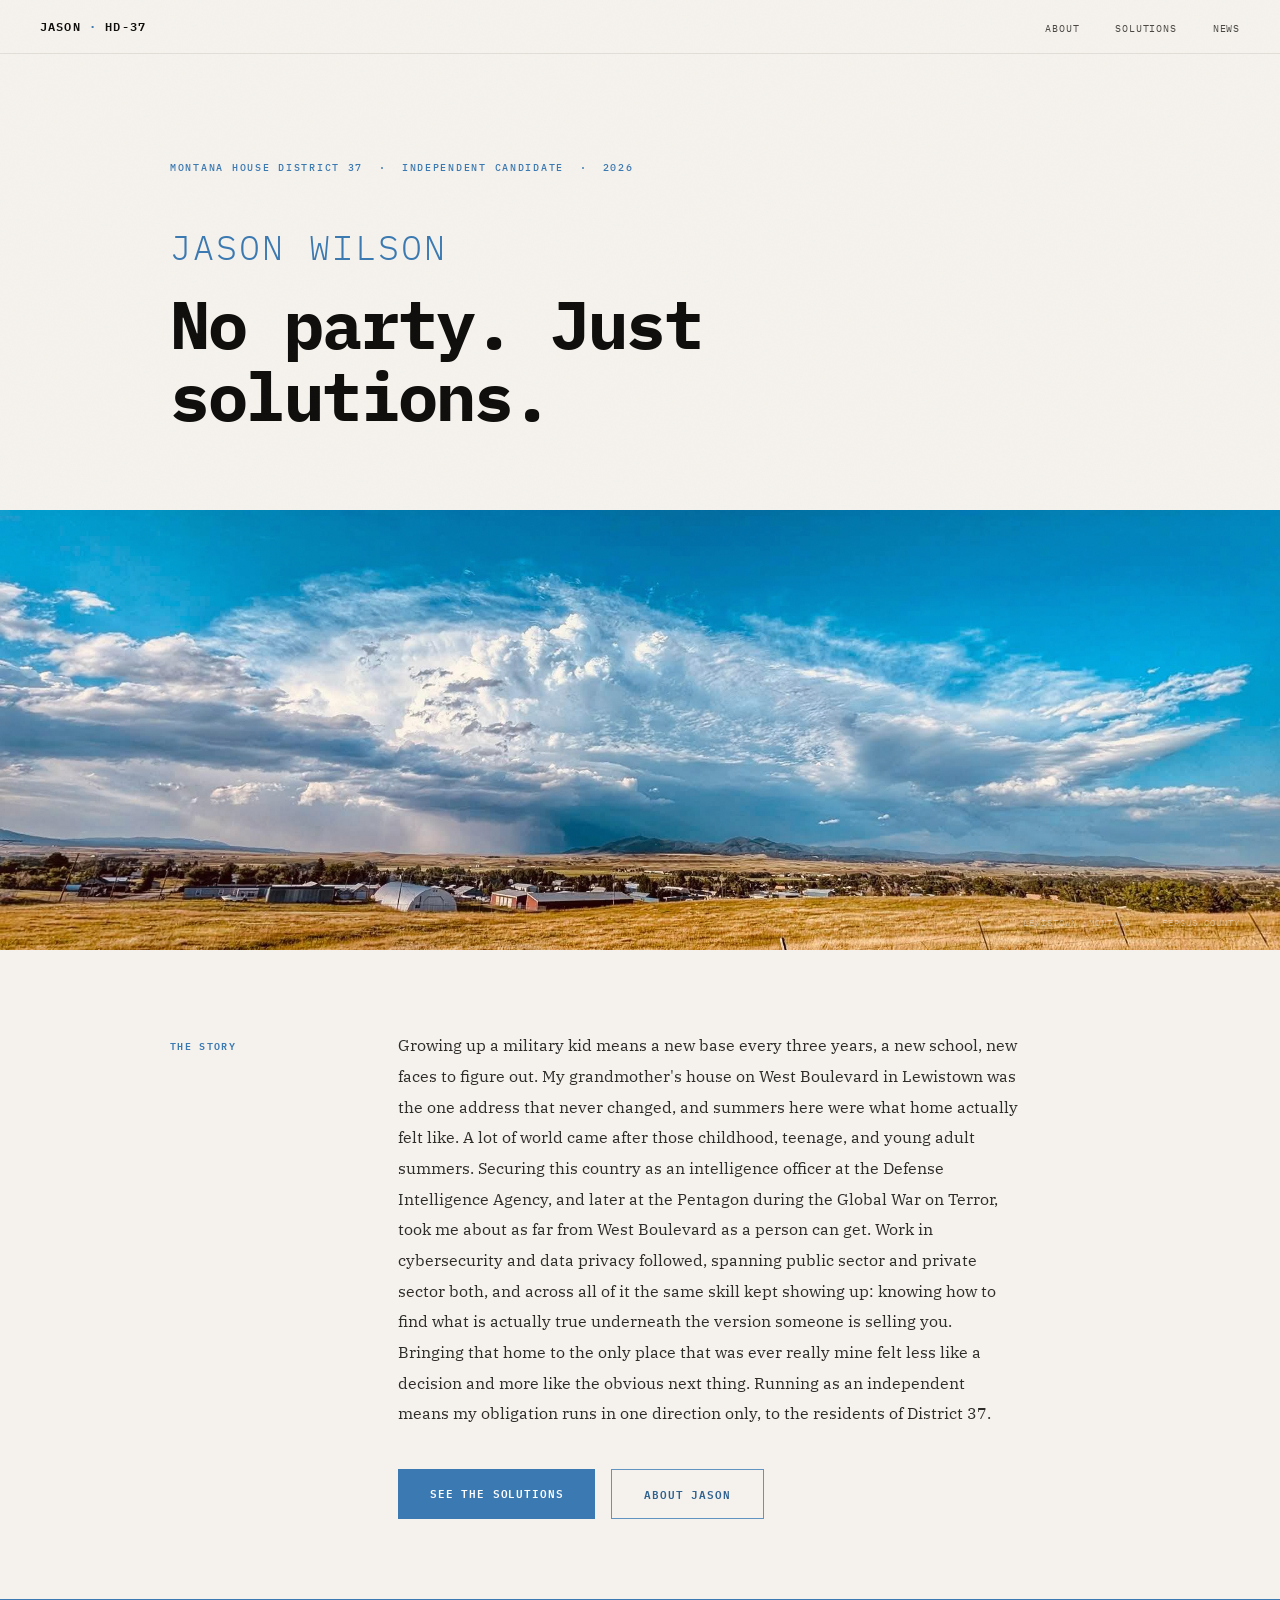
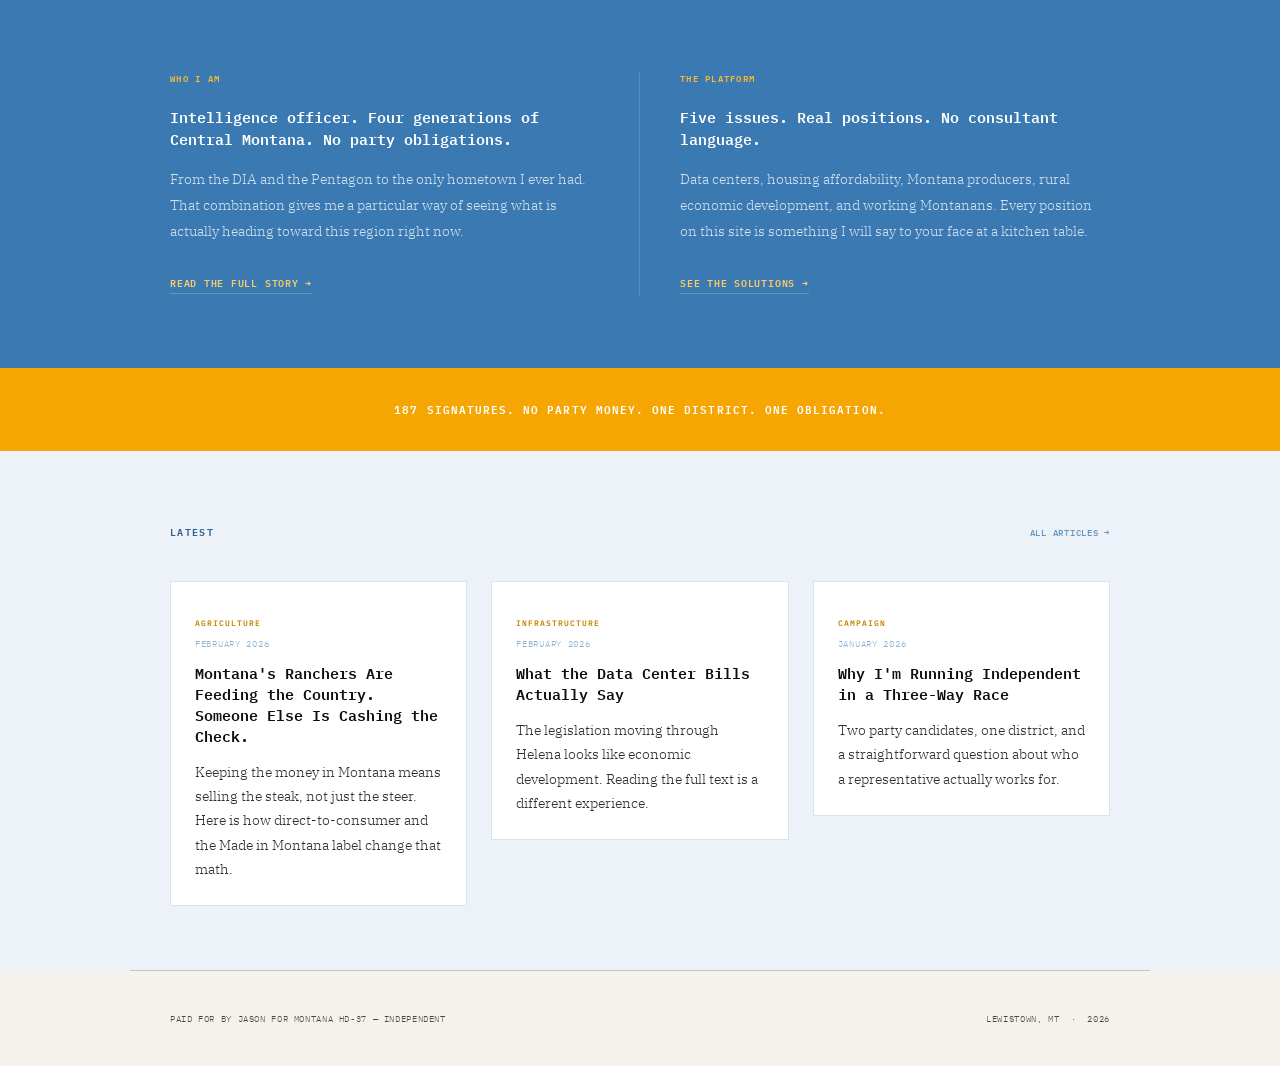
==== index.html @ f97cdc3d "Hero Adjustment" ====
<!DOCTYPE html>
<html lang="en">
<head>
  <meta charset="UTF-8"/>
  <meta name="viewport" content="width=device-width, initial-scale=1.0"/>
  <meta property="og:site_name" content="Jason for Montana HD-37"/>
  <meta property="og:type" content="website"/>
  <meta property="og:image" content="https://jason4montana.com/ltown.jpg"/>
  <meta property="og:image:width" content="1400"/>
  <meta property="og:image:height" content="933"/>
  <meta name="twitter:card" content="summary_large_image"/>
  <meta name="twitter:image" content="https://jason4montana.com/ltown.jpg"/>
  <link rel="icon" href="favicon.ico" sizes="32x32"/>
  <link rel="apple-touch-icon" href="apple-touch-icon.png"/>
  <title>Jason for Montana House District 37</title>
  <meta property="og:title" content="Jason for Montana House District 37"/>
  <meta property="og:description" content="Independent candidate for Montana HD-37. No party. Just solutions for Central Montana."/>
  <meta property="og:url" content="https://jason4montana.com/"/>
  <link rel="preconnect" href="https://fonts.googleapis.com"/>
  <link rel="preconnect" href="https://fonts.gstatic.com" crossorigin/>
  <link href="https://fonts.googleapis.com/css2?family=IBM+Plex+Mono:ital,wght@0,300;0,400;0,500;0,600;0,700;1,300;1,400&family=IBM+Plex+Serif:ital,wght@0,300;0,400;0,500;1,300;1,400&display=swap" rel="stylesheet"/>
  <style>
    :root {
      /* Base */
      --cream: #F5F2ED;
      --ink: #0F0E0C;
      --ink-light: #4A4742;
      --ink-mid: #2E2D2A;
      --rule: #C8C4BC;
      --rule-light: #DBD8D2;

      /* Montana Brand: Camas Blue */
      --camas-000: #ECF2F8;
      --camas-100: #D8E5F0;
      --camas-200: #B1CAE1;
      --camas-300: #89AFD1;
      --camas-400: #6294C2;
      --camas-500: #3A79B2;
      --camas-600: #2F618F;
      --camas-700: #29557D;
      --camas-800: #204362;
      --camas-900: #183148;

      /* Montana Brand: Treasure State Gold */
      --gold-000: #FEF7E6;
      --gold-100: #FDEECD;
      --gold-200: #FBDC9B;
      --gold-300: #F9CA68;
      --gold-400: #F7B836;
      --gold-500: #F5A603;
      --gold-600: #C48503;
      --gold-700: #AC7503;
      --gold-800: #875C02;
      --gold-900: #624302;

      --mono: 'IBM Plex Mono', monospace;
      --serif: 'IBM Plex Serif', Georgia, serif;
    }

    *, *::before, *::after { box-sizing: border-box; margin: 0; padding: 0; }
    html { scroll-behavior: smooth; color-scheme: only light; background: var(--cream) !important; }

    body {
      background: var(--cream) !important;
      color: var(--ink) !important;
      font-family: var(--serif);
      font-weight: 300;
      font-size: 17px;
      line-height: 1.72;
      -webkit-font-smoothing: antialiased;
    }

    /* ── GRAIN ── */
    body::after {
      content: '';
      position: fixed; inset: 0; z-index: 9999;
      pointer-events: none;
      opacity: 0.02;
      background-image: url("data:image/svg+xml,%3Csvg viewBox='0 0 256 256' xmlns='http://www.w3.org/2000/svg'%3E%3Cfilter id='n'%3E%3CfeTurbulence type='fractalNoise' baseFrequency='0.9' numOctaves='4' stitchTiles='stitch'/%3E%3C/filter%3E%3Crect width='100%25' height='100%25' filter='url(%23n)'/%3E%3C/svg%3E");
      background-repeat: repeat;
      background-size: 256px 256px;
    }

    /* ── NAV ── */
    nav {
      position: fixed; top: 0; left: 0; right: 0; z-index: 1000;
      display: flex; align-items: center; justify-content: space-between;
      padding: 0 2.5rem; height: 54px;
      background: rgba(245, 242, 237, 0.92);
      backdrop-filter: blur(10px);
      -webkit-backdrop-filter: blur(10px);
      border-bottom: 1px solid rgba(200, 196, 188, 0.45);
    }
    .nav-id {
      font-family: var(--mono);
      font-size: 0.72rem; font-weight: 600; letter-spacing: 0.1em;
      text-transform: uppercase; color: var(--ink); text-decoration: none;
    }
    .nav-id span { color: var(--camas-500); }
    nav ul { list-style: none; display: flex; gap: 2.25rem; }
    nav a.nav-link {
      font-family: var(--mono);
      font-size: 0.64rem; font-weight: 400; letter-spacing: 0.08em;
      text-transform: uppercase; color: var(--ink-light);
      text-decoration: none; transition: color 0.2s;
    }
    nav a.nav-link:hover { color: var(--camas-500); }

    /* ── MOBILE NAV ── */
    .nav-toggle {
      display: none; background: none; border: none; cursor: pointer;
      width: 26px; height: 18px; position: relative;
    }
    .nav-toggle span {
      display: block; width: 100%; height: 1.5px; background: var(--ink);
      position: absolute; left: 0; transition: all 0.3s;
    }
    .nav-toggle span:nth-child(1) { top: 0; }
    .nav-toggle span:nth-child(2) { top: 8px; }
    .nav-toggle span:nth-child(3) { top: 16px; }
    .mobile-menu {
      display: none;
      position: fixed; top: 54px; left: 0; right: 0;
      background: var(--cream);
      border-bottom: 1px solid var(--rule);
      padding: 1.5rem 2.5rem;
      z-index: 999;
    }
    .mobile-menu.open { display: block; }
    .mobile-menu a {
      font-family: var(--mono);
      font-size: 0.72rem; font-weight: 400; letter-spacing: 0.08em;
      text-transform: uppercase; color: var(--ink-light);
      text-decoration: none; display: block;
      padding: 0.75rem 0;
      border-bottom: 1px solid var(--rule-light);
    }
    .mobile-menu a:last-child { border-bottom: none; }
    .mobile-menu a:hover { color: var(--camas-500); }

    /* ── HERO ── */
    .hero {
      padding: 10rem 2.5rem 4.5rem;
      max-width: 1020px;
      margin: 0 auto;
    }
    .hero-eyebrow {
      font-family: var(--mono);
      font-size: 0.6rem; font-weight: 500; letter-spacing: 0.18em;
      text-transform: uppercase;
      color: var(--camas-500);
      margin-bottom: 2.5rem;
      opacity: 0; transform: translateY(10px);
      animation: fadeUp 0.6s 0.15s ease forwards;
    }
    .hero-name {
      font-family: var(--mono);
      font-size: clamp(1.4rem, 3vw, 2.2rem);
      font-weight: 300;
      letter-spacing: 0.06em;
      text-transform: uppercase;
      color: var(--camas-500);
      margin-bottom: 0.75rem;
      opacity: 0; transform: translateY(10px);
      animation: fadeUp 0.6s 0.25s ease forwards;
    }
    .hero h1 {
      font-family: var(--mono);
      font-size: clamp(2.4rem, 5.2vw, 4.2rem);
      font-weight: 700;
      line-height: 1.08;
      letter-spacing: -0.03em;
      color: var(--ink);
      margin-bottom: 0.35rem;
      opacity: 0; transform: translateY(14px);
      animation: fadeUp 0.7s 0.45s ease forwards;
    }
    .hero-line2 {
      font-family: var(--mono);
      font-size: clamp(2.4rem, 5.2vw, 4.2rem);
      font-weight: 300;
      font-style: italic;
      line-height: 1.08;
      letter-spacing: -0.03em;
      color: var(--ink-light);
      margin-bottom: 2.5rem;
      opacity: 0; transform: translateY(14px);
      animation: fadeUp 0.7s 0.45s ease forwards;
    }
    .hero-tagline {
      font-family: var(--mono);
      font-size: 0.68rem; font-weight: 600; letter-spacing: 0.14em;
      text-transform: uppercase;
      color: var(--gold-600);
      display: flex; align-items: center; gap: 0.75rem;
      opacity: 0; transform: translateY(10px);
      animation: fadeUp 0.6s 0.6s ease forwards;
    }
    .hero-tagline::before {
      content: '';
      display: block; width: 28px; height: 2px;
      background: var(--gold-500);
    }

    @keyframes fadeUp {
      to { opacity: 1; transform: translateY(0); }
    }

    /* ── PHOTO STRIP ── */
    .photo-strip {
      width: 100%;
      height: clamp(280px, 38vw, 440px);
      overflow: hidden;
      position: relative;
    }
    .photo-strip img {
      width: 100%; height: 100%;
      object-fit: cover;
      object-position: center 55%;
      display: block;
    }
    .photo-strip-caption {
      position: absolute;
      bottom: 1.25rem; right: 2.5rem;
      font-family: var(--mono);
      font-size: 0.54rem; letter-spacing: 0.12em;
      text-transform: uppercase;
      color: rgba(245, 242, 237, 0.5);
    }

    /* ── BODY COPY ── */
    .intro-section {
      max-width: 1020px; margin: 0 auto;
      padding: 5rem 2.5rem;
      display: grid;
      grid-template-columns: 180px 1fr;
      gap: 3rem;
      align-items: start;
    }
    .intro-label {
      font-family: var(--mono);
      font-size: 0.6rem; font-weight: 600; letter-spacing: 0.14em;
      text-transform: uppercase; color: var(--camas-500);
      padding-top: 0.4rem;
      position: sticky; top: 80px;
    }
    .intro-body { max-width: 620px; }
    .intro-body p {
      font-family: var(--serif);
      font-size: 1.02rem; font-weight: 400;
      line-height: 1.88;
      color: var(--ink-mid);
    }
    .intro-actions {
      display: flex; gap: 1rem; flex-wrap: wrap;
      margin-top: 2.5rem;
    }

    /* ── BUTTONS ── */
    .btn-primary {
      font-family: var(--mono);
      font-size: 0.66rem; font-weight: 600; letter-spacing: 0.08em; text-transform: uppercase;
      background: var(--camas-500); color: #fff; border: none;
      padding: 0.95rem 2rem; cursor: pointer; text-decoration: none;
      transition: background 0.2s;
      display: inline-block;
    }
    .btn-primary:hover { background: var(--camas-600); }
    .btn-outline {
      font-family: var(--mono);
      font-size: 0.66rem; font-weight: 600; letter-spacing: 0.08em; text-transform: uppercase;
      background: transparent; color: var(--camas-600); border: 1.5px solid var(--camas-400);
      padding: 0.95rem 2rem; cursor: pointer; text-decoration: none;
      transition: background 0.2s, color 0.2s, border-color 0.2s;
      display: inline-block;
    }
    .btn-outline:hover { background: var(--camas-500); color: #fff; border-color: var(--camas-500); }

    /* ── CAMAS BLUE CARDS SECTION ── */
    .cards-band {
      background: var(--camas-500);
      position: relative;
    }
    .cards-section {
      max-width: 1020px; margin: 0 auto;
      padding: 4.5rem 2.5rem;
      display: grid;
      grid-template-columns: repeat(2, 1fr);
      gap: 0;
      position: relative;
    }
    .card {
      padding: 0 2.5rem;
      border-right: 1px solid rgba(255, 255, 255, 0.15);
    }
    .card:first-child { padding-left: 0; }
    .card:last-child { border-right: none; padding-right: 0; }
    .card-num {
      font-family: var(--mono);
      font-size: 0.56rem; font-weight: 600; letter-spacing: 0.14em;
      text-transform: uppercase;
      color: var(--gold-400);
      margin-bottom: 1.25rem;
    }
    .card h3 {
      font-family: var(--mono);
      font-size: 0.95rem; font-weight: 600; line-height: 1.48;
      color: #fff;
      margin-bottom: 0.9rem;
    }
    .card p {
      font-family: var(--serif);
      font-size: 0.9rem;
      color: rgba(255, 255, 255, 0.78);
      line-height: 1.78;
      margin-bottom: 1.5rem;
    }
    .card-link {
      font-family: var(--mono);
      font-size: 0.6rem; font-weight: 600; letter-spacing: 0.08em;
      text-transform: uppercase;
      color: var(--gold-300);
      text-decoration: none;
      border-bottom: 1px solid rgba(249, 202, 104, 0.3);
      padding-bottom: 2px;
      transition: color 0.2s, border-color 0.2s;
    }
    .card-link:hover { color: #fff; border-color: #fff; }

    /* ── GOLD ACCENT BAND ── */
    .accent-band {
      background: var(--gold-500);
      padding: 2rem 2.5rem;
      text-align: center;
    }
    .accent-band p {
      font-family: var(--mono);
      font-size: 0.66rem; font-weight: 600; letter-spacing: 0.1em;
      text-transform: uppercase;
      color: #fff;
    }

    /* ── NEWS on light blue ── */
    .news-band {
      background: var(--camas-000);
    }
    .news-section {
      max-width: 1020px; margin: 0 auto;
      padding: 4.5rem 2.5rem 4rem;
    }
    .news-header {
      display: flex;
      justify-content: space-between;
      align-items: baseline;
      margin-bottom: 2.5rem;
    }
    .news-label {
      font-family: var(--mono);
      font-size: 0.6rem; font-weight: 600; letter-spacing: 0.14em;
      text-transform: uppercase; color: var(--camas-600);
    }
    .news-all {
      font-family: var(--mono);
      font-size: 0.58rem; font-weight: 500; letter-spacing: 0.08em;
      text-transform: uppercase; color: var(--camas-400);
      text-decoration: none;
      transition: color 0.2s;
    }
    .news-all:hover { color: var(--camas-700); }
    .news-grid {
      display: grid;
      grid-template-columns: repeat(3, 1fr);
      gap: 1.5rem;
    }
    .news-item a {
      text-decoration: none; color: inherit; display: block;
      padding: 1.5rem;
      background: #fff;
      border: 1px solid var(--camas-100);
      transition: border-color 0.25s, box-shadow 0.25s;
    }
    .news-item a:hover {
      border-color: var(--camas-300);
      box-shadow: 0 2px 12px rgba(58, 121, 178, 0.08);
    }
    .news-tag {
      font-family: var(--mono);
      font-size: 0.52rem; font-weight: 600; letter-spacing: 0.12em;
      text-transform: uppercase;
      color: var(--gold-600);
      margin-bottom: 0.4rem;
      display: inline-block;
    }
    .news-date {
      font-family: var(--mono);
      font-size: 0.56rem; letter-spacing: 0.08em;
      text-transform: uppercase;
      color: var(--camas-300);
      margin-bottom: 0.8rem;
    }
    .news-item h4 {
      font-family: var(--mono);
      font-size: 0.92rem; font-weight: 600; line-height: 1.42;
      color: var(--ink);
      margin-bottom: 0.75rem;
      transition: color 0.2s;
    }
    .news-item:hover h4 { color: var(--camas-600); }
    .news-item p {
      font-family: var(--serif);
      font-size: 0.88rem;
      color: var(--ink-mid);
      line-height: 1.72;
    }

    /* ── CTA ── */
    .cta-band {
      background: var(--camas-700);
      padding: 4rem 2.5rem;
      text-align: center;
    }
    .cta-band h2 {
      font-family: var(--mono);
      font-size: clamp(1.2rem, 2.5vw, 1.6rem);
      font-weight: 600;
      color: #fff;
      margin-bottom: 0.6rem;
      letter-spacing: -0.01em;
    }
    .cta-band p {
      font-family: var(--serif);
      font-size: 0.95rem;
      color: var(--camas-200);
      margin-bottom: 2rem;
      max-width: 480px;
      margin-left: auto; margin-right: auto;
      line-height: 1.7;
    }
    .btn-cta {
      font-family: var(--mono);
      font-size: 0.66rem; font-weight: 600; letter-spacing: 0.08em;
      text-transform: uppercase;
      background: var(--gold-500); color: #fff;
      border: none;
      padding: 0.95rem 2.2rem;
      cursor: pointer; text-decoration: none;
      display: inline-block;
      transition: background 0.2s;
    }
    .btn-cta:hover { background: var(--gold-400); }

    /* ── FOOTER ── */
    footer {
      border-top: 1px solid var(--rule);
      padding: 2.5rem 2.5rem;
      display: flex; justify-content: space-between; align-items: center;
      max-width: 1020px; margin: 0 auto;
    }
    footer p {
      font-family: var(--mono);
      font-size: 0.56rem; letter-spacing: 0.07em;
      text-transform: uppercase; color: var(--ink-light);
    }

    /* ── SCROLL ANIMATIONS ── */
    .reveal {
      opacity: 0;
      transform: translateY(18px);
      transition: opacity 0.6s ease, transform 0.6s ease;
    }
    .reveal.visible { opacity: 1; transform: none; }
    .stagger > * {
      opacity: 0;
      transform: translateY(14px);
      transition: opacity 0.5s ease, transform 0.5s ease;
    }
    .stagger.visible > * { opacity: 1; transform: none; }
    .stagger.visible > *:nth-child(1) { transition-delay: 0s; }
    .stagger.visible > *:nth-child(2) { transition-delay: 0.1s; }
    .stagger.visible > *:nth-child(3) { transition-delay: 0.2s; }

    /* ── RESPONSIVE ── */
    @media (max-width: 860px) {
      .intro-section {
        grid-template-columns: 1fr;
        gap: 1.25rem;
        padding: 3.5rem 2.5rem;
      }
      .intro-label { position: static; }
      .cards-section {
        grid-template-columns: 1fr;
        padding: 3rem 2.5rem;
      }
      .card {
        border-right: none;
        border-bottom: 1px solid rgba(255, 255, 255, 0.12);
        padding: 2rem 0;
      }
      .card:first-child { padding-top: 0; }
      .card:last-child { border-bottom: none; padding-bottom: 0; }
      .news-grid { grid-template-columns: 1fr; gap: 1rem; }
    }
    @media (max-width: 700px) {
      nav ul { display: none; }
      .nav-toggle { display: block; }
      .hero { padding: 8rem 2rem 3.5rem; }
      .hero h1 { font-size: clamp(1.7rem, 7.5vw, 2.6rem); }
      .hero-name { font-size: clamp(1rem, 4vw, 1.4rem); }
      .intro-section,
      .news-section { padding-left: 2rem; padding-right: 2rem; }
      .cards-section { padding-left: 2rem; padding-right: 2rem; }
      .cta-band { padding: 3rem 2rem; }
      footer {
        flex-direction: column; gap: 0.5rem; text-align: center;
        padding-left: 2rem; padding-right: 2rem;
      }
    }
    @media (min-width: 701px) {
      .nav-toggle { display: none; }
    }
  </style>
</head>
<body>

<nav>
  <a href="index.html" class="nav-id">Jason <span>&middot;</span> HD-37</a>
  <button class="nav-toggle" aria-label="Menu" id="menuToggle">
    <span></span><span></span><span></span>
  </button>
  <ul>
    <li><a href="about.html" class="nav-link">About</a></li>
    <li><a href="solutions.html" class="nav-link">Solutions</a></li>
    <li><a href="news.html" class="nav-link">News</a></li>
  </ul>
</nav>

<div class="mobile-menu" id="mobileMenu">
  <a href="about.html">About</a>
  <a href="solutions.html">Solutions</a>
  <a href="news.html">News</a>
</div>

<!-- ── HERO ── -->
<section class="hero">
  <p class="hero-eyebrow">Montana House District 37 &nbsp;&middot;&nbsp; Independent Candidate &nbsp;&middot;&nbsp; 2026</p>
  <p class="hero-name">Jason Wilson</p>
  <h1>No party. 
	  Just solutions.</h1>
</section>

<!-- ── PHOTO ── -->
<div class="photo-strip">
  <img src="ltown.jpg" alt="Lewistown, Montana landscape"/>
  <div class="photo-strip-caption">Lewistown, Montana &nbsp;&middot;&nbsp; Fergus County</div>
</div>

<!-- ── INTRO ── -->
<section class="intro-section reveal">
  <div class="intro-label">The Story</div>
  <div class="intro-body">
    <p>Growing up a military kid means a new base every three years, a new school, new faces to figure out. My grandmother's house on West Boulevard in Lewistown was the one address that never changed, and summers here were what home actually felt like. A lot of world came after those childhood, teenage, and young adult summers. Securing this country as an intelligence officer at the Defense Intelligence Agency, and later at the Pentagon during the Global War on Terror, took me about as far from West Boulevard as a person can get. Work in cybersecurity and data privacy followed, spanning public sector and private sector both, and across all of it the same skill kept showing up: knowing how to find what is actually true underneath the version someone is selling you. Bringing that home to the only place that was ever really mine felt less like a decision and more like the obvious next thing. Running as an independent means my obligation runs in one direction only, to the residents of District 37.</p>
    <div class="intro-actions">
      <a href="solutions.html" class="btn-primary">See the Solutions</a>
      <a href="about.html" class="btn-outline">About Jason</a>
    </div>
  </div>
</section>

<!-- ── CARDS ON CAMAS BLUE ── -->
<div class="cards-band">
  <div class="cards-section stagger">
    <div class="card">
      <div class="card-num">Who I Am</div>
      <h3>Intelligence officer. Four generations of Central Montana. No party obligations.</h3>
      <p>From the DIA and the Pentagon to the only hometown I ever had. That combination gives me a particular way of seeing what is actually heading toward this region right now.</p>
      <a href="about.html" class="card-link">Read the full story &rarr;</a>
    </div>
    <div class="card">
      <div class="card-num">The Platform</div>
      <h3>Five issues. Real positions. No consultant language.</h3>
      <p>Data centers, housing affordability, Montana producers, rural economic development, and working Montanans. Every position on this site is something I will say to your face at a kitchen table.</p>
      <a href="solutions.html" class="card-link">See the solutions &rarr;</a>
    </div>
  </div>
</div>

<!-- ── GOLD ACCENT ── -->
<div class="accent-band">
  <p>187 signatures. No party money. One district. One obligation.</p>
</div>

<!-- ── NEWS on light camas ── -->
<div class="news-band">
  <section class="news-section">
    <div class="news-header">
      <span class="news-label">Latest</span>
      <a href="news.html" class="news-all">All articles &rarr;</a>
    </div>
    <div class="news-grid stagger">
      <div class="news-item">
        <a href="news.html">
          <div class="news-tag">Agriculture</div>
          <div class="news-date">February 2026</div>
          <h4>Montana's Ranchers Are Feeding the Country. Someone Else Is Cashing the Check.</h4>
          <p>Keeping the money in Montana means selling the steak, not just the steer. Here is how direct-to-consumer and the Made in Montana label change that math.</p>
        </a>
      </div>
      <div class="news-item">
        <a href="news.html">
          <div class="news-tag">Infrastructure</div>
          <div class="news-date">February 2026</div>
          <h4>What the Data Center Bills Actually Say</h4>
          <p>The legislation moving through Helena looks like economic development. Reading the full text is a different experience.</p>
        </a>
      </div>
      <div class="news-item">
        <a href="news.html">
          <div class="news-tag">Campaign</div>
          <div class="news-date">January 2026</div>
          <h4>Why I'm Running Independent in a Three-Way Race</h4>
          <p>Two party candidates, one district, and a straightforward question about who a representative actually works for.</p>
        </a>
      </div>
    </div>
  </section>
</div>

<!-- ── CTA ── -->
<!-- ── FOOTER ── -->
<footer>
  <p>Paid for by Jason for Montana HD-37 &mdash; Independent</p>
  <p>Lewistown, MT &nbsp;&middot;&nbsp; 2026</p>
</footer>

<script>
  // Mobile menu
  document.getElementById('menuToggle').addEventListener('click', function() {
    document.getElementById('mobileMenu').classList.toggle('open');
  });

  // Scroll reveal
  const obs = new IntersectionObserver((entries) => {
    entries.forEach((entry) => {
      if (entry.isIntersecting) {
        entry.target.classList.add('visible');
        obs.unobserve(entry.target);
      }
    });
  }, { threshold: 0.1 });
  document.querySelectorAll('.reveal, .stagger').forEach(el => obs.observe(el));
</script>

</body>
</html>
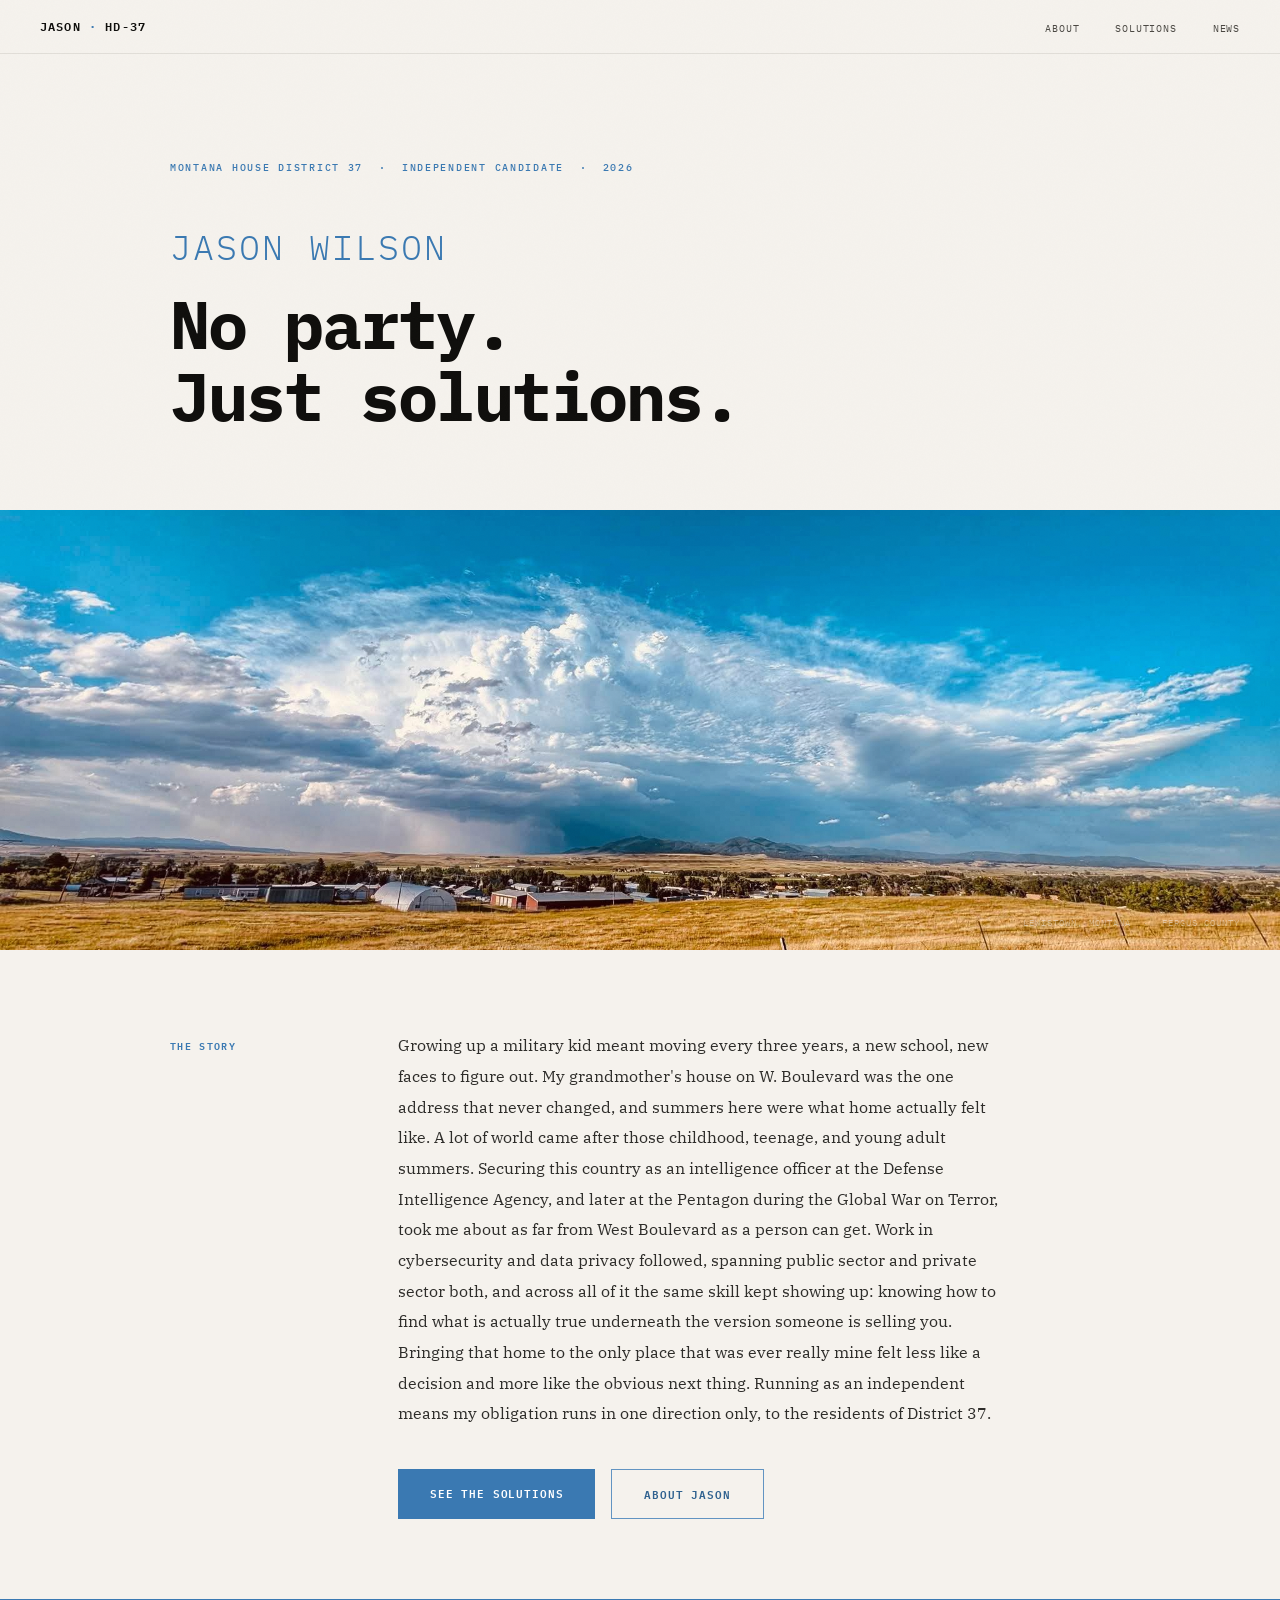
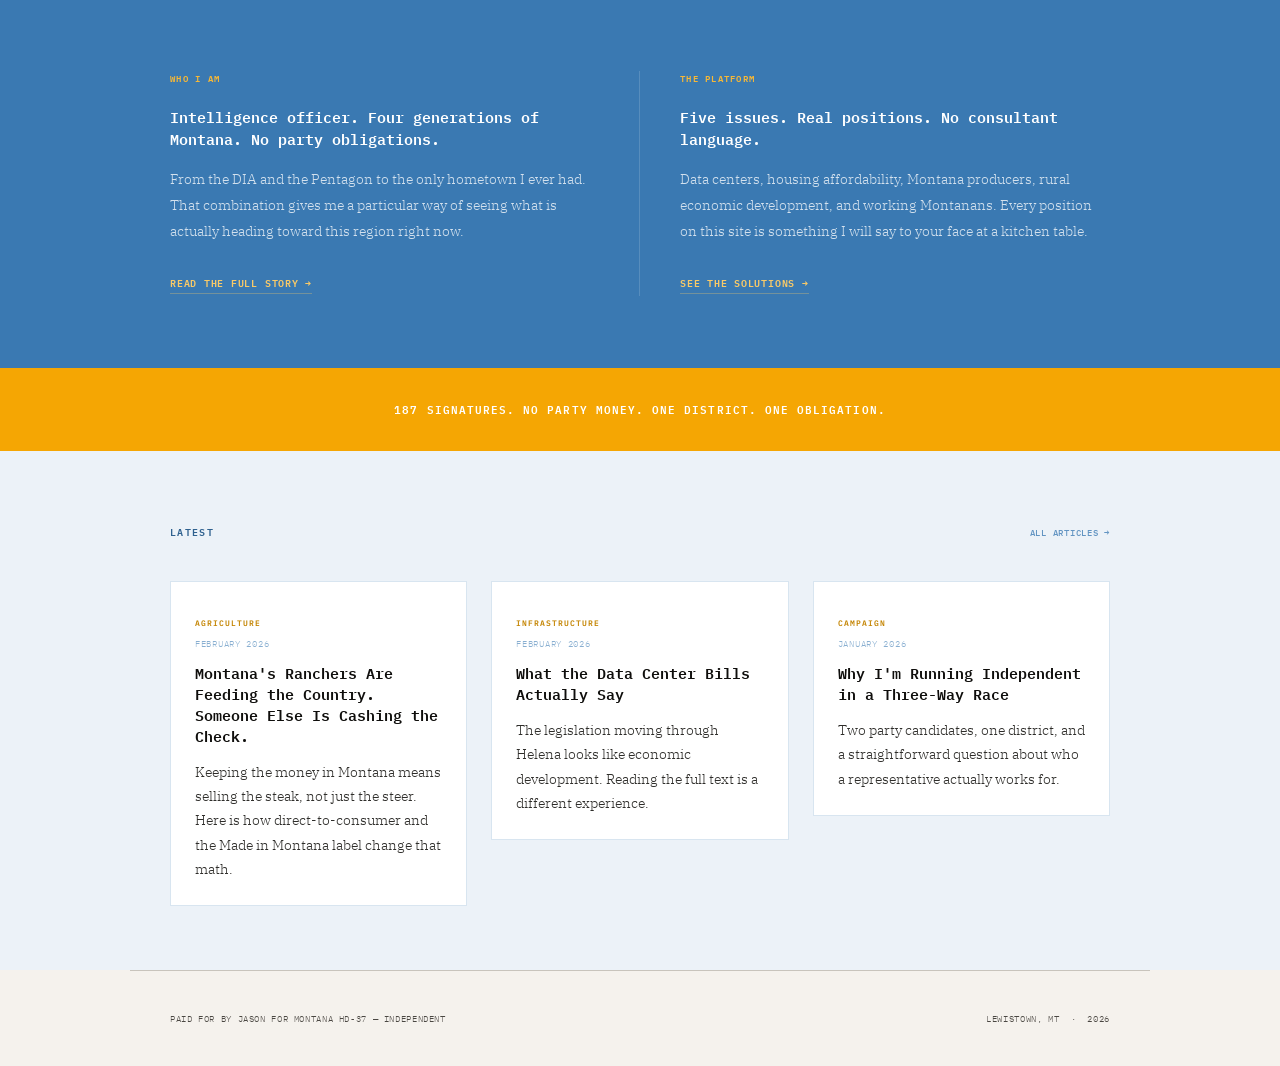
==== commit 3c18d8c7: "Refine text in index.html for clarity Updated text for clarity and conciseness in the hero and intro" ====
--- a/index.html
+++ b/index.html
@@ -544,8 +544,7 @@
 <section class="hero">
   <p class="hero-eyebrow">Montana House District 37 &nbsp;&middot;&nbsp; Independent Candidate &nbsp;&middot;&nbsp; 2026</p>
   <p class="hero-name">Jason Wilson</p>
-  <h1>No party. 
-	  Just solutions.</h1>
+  <h1>No party. <br> Just solutions.</h1>
 </section>
 
 <!-- ── PHOTO ── -->
@@ -558,7 +557,7 @@
 <section class="intro-section reveal">
   <div class="intro-label">The Story</div>
   <div class="intro-body">
-    <p>Growing up a military kid means a new base every three years, a new school, new faces to figure out. My grandmother's house on West Boulevard in Lewistown was the one address that never changed, and summers here were what home actually felt like. A lot of world came after those childhood, teenage, and young adult summers. Securing this country as an intelligence officer at the Defense Intelligence Agency, and later at the Pentagon during the Global War on Terror, took me about as far from West Boulevard as a person can get. Work in cybersecurity and data privacy followed, spanning public sector and private sector both, and across all of it the same skill kept showing up: knowing how to find what is actually true underneath the version someone is selling you. Bringing that home to the only place that was ever really mine felt less like a decision and more like the obvious next thing. Running as an independent means my obligation runs in one direction only, to the residents of District 37.</p>
+    <p>Growing up a military kid meant moving every three years, a new school, new faces to figure out. My grandmother's house on W. Boulevard was the one address that never changed, and summers here were what home actually felt like. A lot of world came after those childhood, teenage, and young adult summers. Securing this country as an intelligence officer at the Defense Intelligence Agency, and later at the Pentagon during the Global War on Terror, took me about as far from West Boulevard as a person can get. Work in cybersecurity and data privacy followed, spanning public sector and private sector both, and across all of it the same skill kept showing up: knowing how to find what is actually true underneath the version someone is selling you. Bringing that home to the only place that was ever really mine felt less like a decision and more like the obvious next thing. Running as an independent means my obligation runs in one direction only, to the residents of District 37.</p>
     <div class="intro-actions">
       <a href="solutions.html" class="btn-primary">See the Solutions</a>
       <a href="about.html" class="btn-outline">About Jason</a>
@@ -571,7 +570,7 @@
   <div class="cards-section stagger">
     <div class="card">
       <div class="card-num">Who I Am</div>
-      <h3>Intelligence officer. Four generations of Central Montana. No party obligations.</h3>
+      <h3>Intelligence officer. Four generations of Montana. No party obligations.</h3>
       <p>From the DIA and the Pentagon to the only hometown I ever had. That combination gives me a particular way of seeing what is actually heading toward this region right now.</p>
       <a href="about.html" class="card-link">Read the full story &rarr;</a>
     </div>
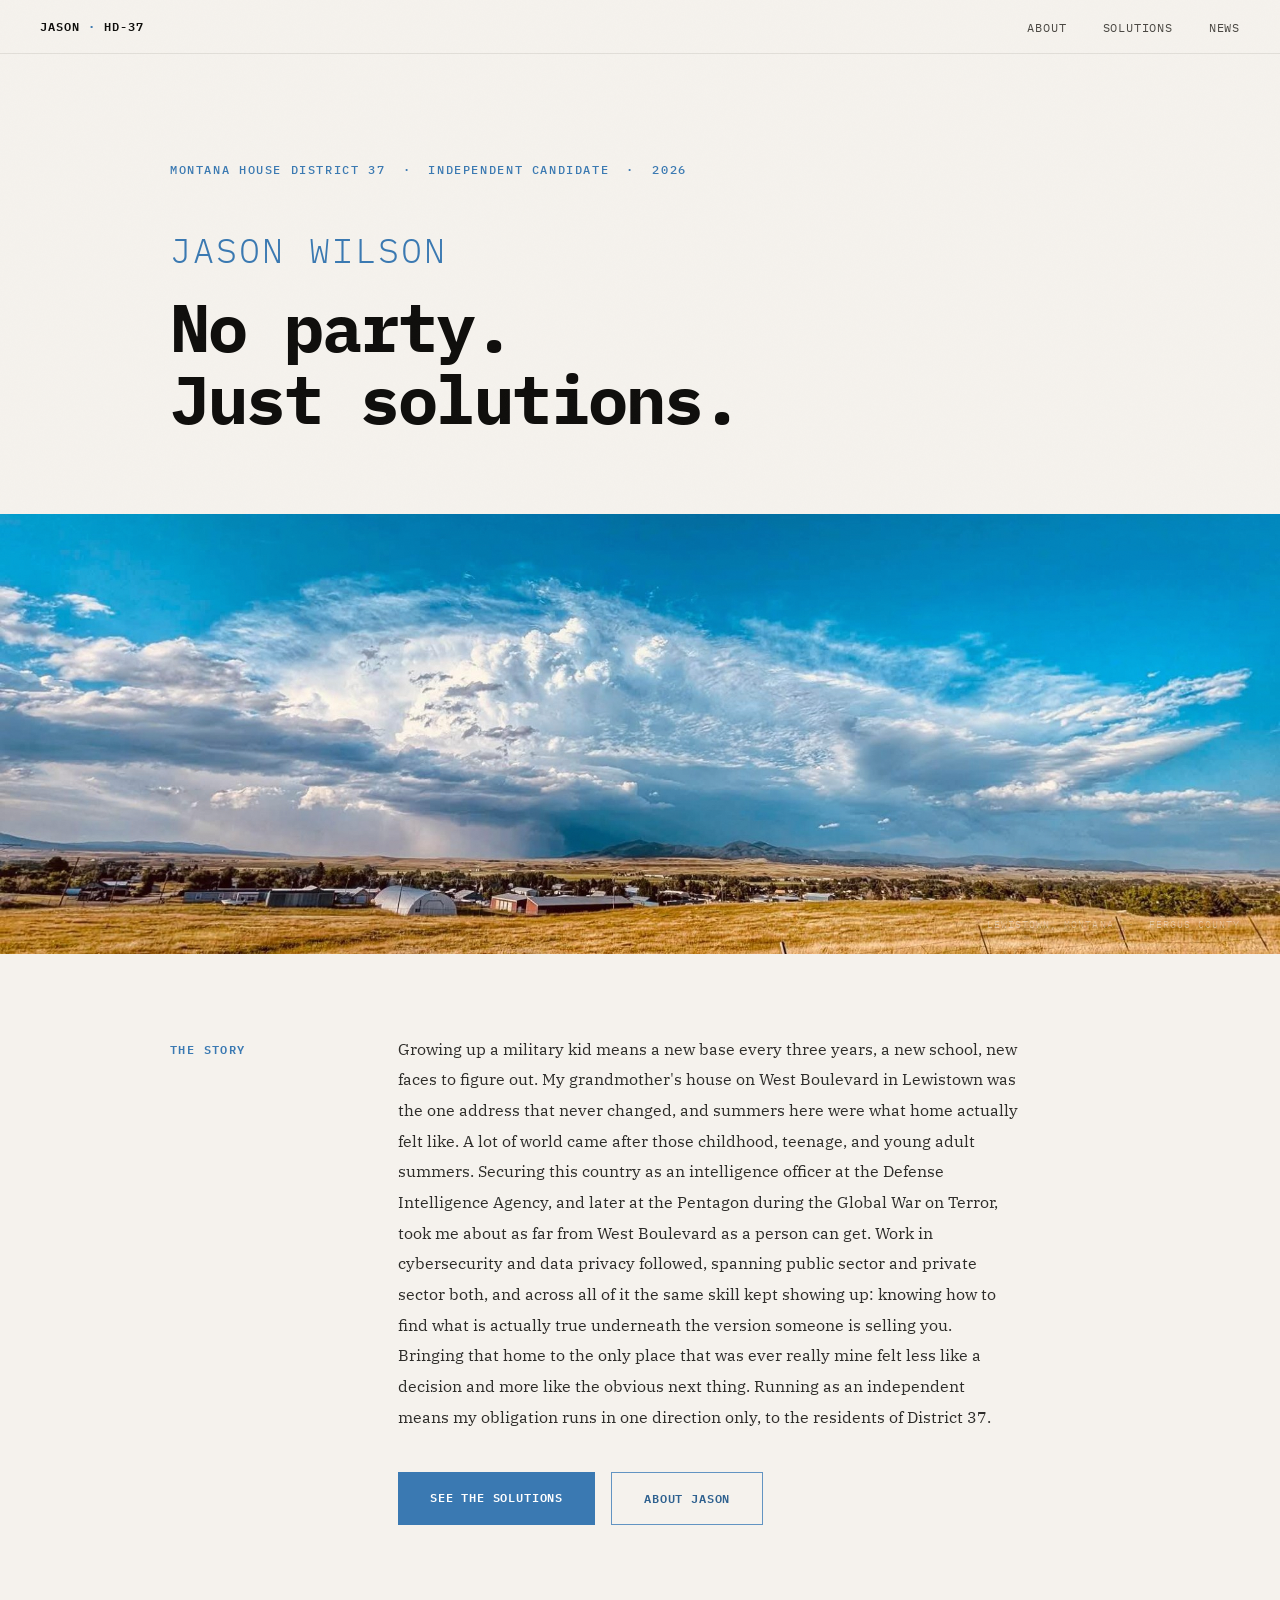
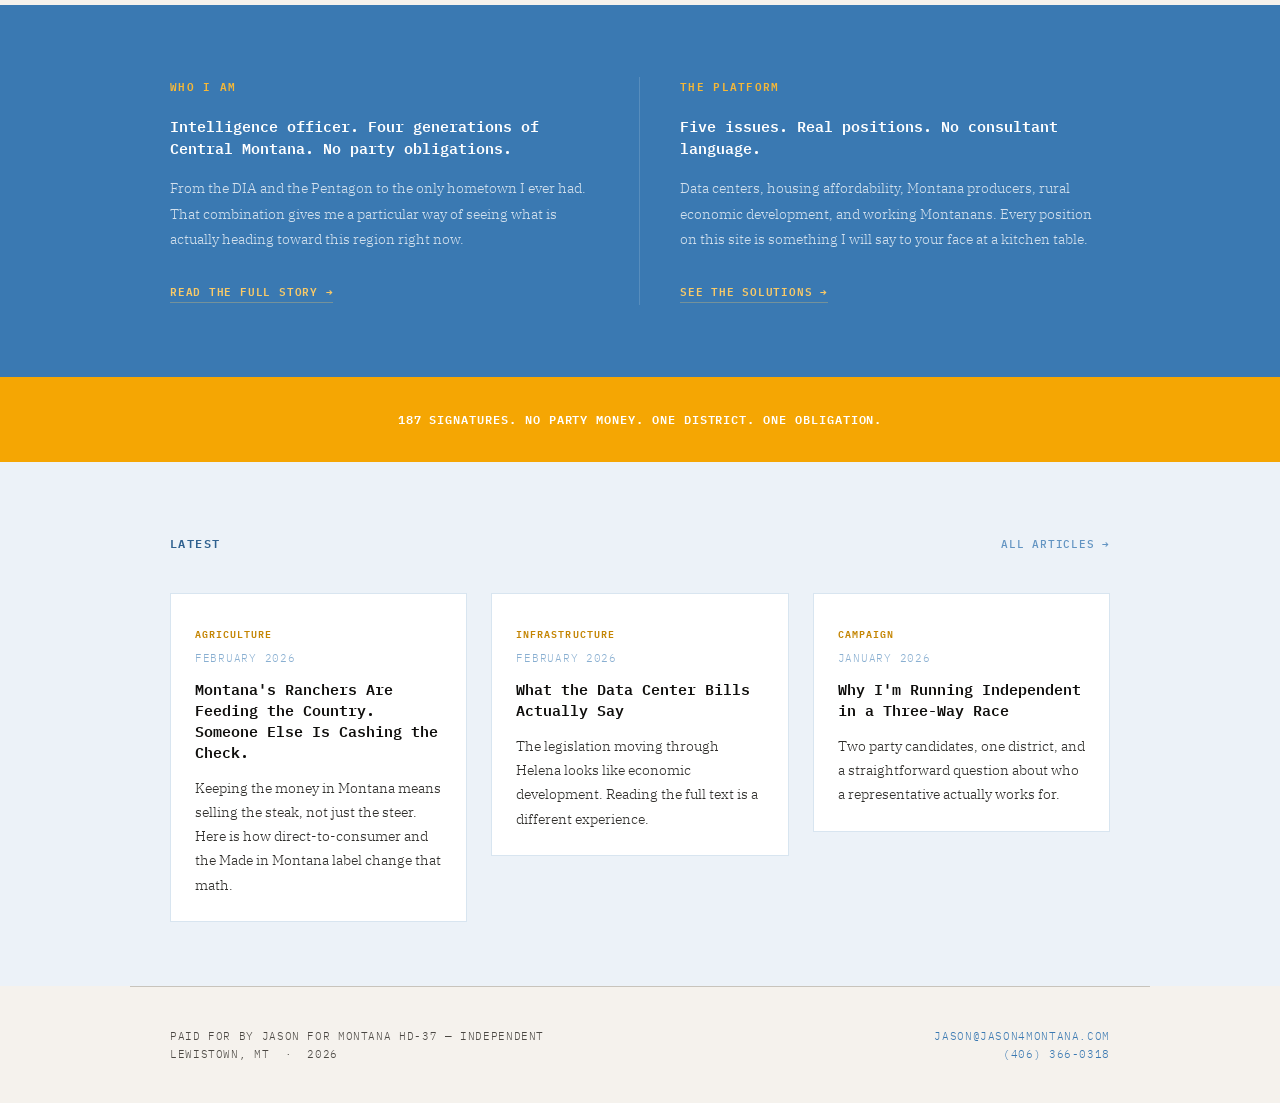
==== commit a80841c9: "Overhaul Folder Structure" ====
--- a/index.html
+++ b/index.html
@@ -5,11 +5,11 @@
   <meta name="viewport" content="width=device-width, initial-scale=1.0"/>
   <meta property="og:site_name" content="Jason for Montana HD-37"/>
   <meta property="og:type" content="website"/>
-  <meta property="og:image" content="https://jason4montana.com/ltown.jpg"/>
+  <meta property="og:image" content="https://jason4montana.com/img/ltown.jpg"/>
   <meta property="og:image:width" content="1400"/>
   <meta property="og:image:height" content="933"/>
   <meta name="twitter:card" content="summary_large_image"/>
-  <meta name="twitter:image" content="https://jason4montana.com/ltown.jpg"/>
+  <meta name="twitter:image" content="https://jason4montana.com/img/ltown.jpg"/>
   <link rel="icon" href="favicon.ico" sizes="32x32"/>
   <link rel="apple-touch-icon" href="apple-touch-icon.png"/>
   <title>Jason for Montana House District 37</title>
@@ -19,506 +19,7 @@
   <link rel="preconnect" href="https://fonts.googleapis.com"/>
   <link rel="preconnect" href="https://fonts.gstatic.com" crossorigin/>
   <link href="https://fonts.googleapis.com/css2?family=IBM+Plex+Mono:ital,wght@0,300;0,400;0,500;0,600;0,700;1,300;1,400&family=IBM+Plex+Serif:ital,wght@0,300;0,400;0,500;1,300;1,400&display=swap" rel="stylesheet"/>
-  <style>
-    :root {
-      /* Base */
-      --cream: #F5F2ED;
-      --ink: #0F0E0C;
-      --ink-light: #4A4742;
-      --ink-mid: #2E2D2A;
-      --rule: #C8C4BC;
-      --rule-light: #DBD8D2;
-
-      /* Montana Brand: Camas Blue */
-      --camas-000: #ECF2F8;
-      --camas-100: #D8E5F0;
-      --camas-200: #B1CAE1;
-      --camas-300: #89AFD1;
-      --camas-400: #6294C2;
-      --camas-500: #3A79B2;
-      --camas-600: #2F618F;
-      --camas-700: #29557D;
-      --camas-800: #204362;
-      --camas-900: #183148;
-
-      /* Montana Brand: Treasure State Gold */
-      --gold-000: #FEF7E6;
-      --gold-100: #FDEECD;
-      --gold-200: #FBDC9B;
-      --gold-300: #F9CA68;
-      --gold-400: #F7B836;
-      --gold-500: #F5A603;
-      --gold-600: #C48503;
-      --gold-700: #AC7503;
-      --gold-800: #875C02;
-      --gold-900: #624302;
-
-      --mono: 'IBM Plex Mono', monospace;
-      --serif: 'IBM Plex Serif', Georgia, serif;
-    }
-
-    *, *::before, *::after { box-sizing: border-box; margin: 0; padding: 0; }
-    html { scroll-behavior: smooth; color-scheme: only light; background: var(--cream) !important; }
-
-    body {
-      background: var(--cream) !important;
-      color: var(--ink) !important;
-      font-family: var(--serif);
-      font-weight: 300;
-      font-size: 17px;
-      line-height: 1.72;
-      -webkit-font-smoothing: antialiased;
-    }
-
-    /* ── GRAIN ── */
-    body::after {
-      content: '';
-      position: fixed; inset: 0; z-index: 9999;
-      pointer-events: none;
-      opacity: 0.02;
-      background-image: url("data:image/svg+xml,%3Csvg viewBox='0 0 256 256' xmlns='http://www.w3.org/2000/svg'%3E%3Cfilter id='n'%3E%3CfeTurbulence type='fractalNoise' baseFrequency='0.9' numOctaves='4' stitchTiles='stitch'/%3E%3C/filter%3E%3Crect width='100%25' height='100%25' filter='url(%23n)'/%3E%3C/svg%3E");
-      background-repeat: repeat;
-      background-size: 256px 256px;
-    }
-
-    /* ── NAV ── */
-    nav {
-      position: fixed; top: 0; left: 0; right: 0; z-index: 1000;
-      display: flex; align-items: center; justify-content: space-between;
-      padding: 0 2.5rem; height: 54px;
-      background: rgba(245, 242, 237, 0.92);
-      backdrop-filter: blur(10px);
-      -webkit-backdrop-filter: blur(10px);
-      border-bottom: 1px solid rgba(200, 196, 188, 0.45);
-    }
-    .nav-id {
-      font-family: var(--mono);
-      font-size: 0.72rem; font-weight: 600; letter-spacing: 0.1em;
-      text-transform: uppercase; color: var(--ink); text-decoration: none;
-    }
-    .nav-id span { color: var(--camas-500); }
-    nav ul { list-style: none; display: flex; gap: 2.25rem; }
-    nav a.nav-link {
-      font-family: var(--mono);
-      font-size: 0.64rem; font-weight: 400; letter-spacing: 0.08em;
-      text-transform: uppercase; color: var(--ink-light);
-      text-decoration: none; transition: color 0.2s;
-    }
-    nav a.nav-link:hover { color: var(--camas-500); }
-
-    /* ── MOBILE NAV ── */
-    .nav-toggle {
-      display: none; background: none; border: none; cursor: pointer;
-      width: 26px; height: 18px; position: relative;
-    }
-    .nav-toggle span {
-      display: block; width: 100%; height: 1.5px; background: var(--ink);
-      position: absolute; left: 0; transition: all 0.3s;
-    }
-    .nav-toggle span:nth-child(1) { top: 0; }
-    .nav-toggle span:nth-child(2) { top: 8px; }
-    .nav-toggle span:nth-child(3) { top: 16px; }
-    .mobile-menu {
-      display: none;
-      position: fixed; top: 54px; left: 0; right: 0;
-      background: var(--cream);
-      border-bottom: 1px solid var(--rule);
-      padding: 1.5rem 2.5rem;
-      z-index: 999;
-    }
-    .mobile-menu.open { display: block; }
-    .mobile-menu a {
-      font-family: var(--mono);
-      font-size: 0.72rem; font-weight: 400; letter-spacing: 0.08em;
-      text-transform: uppercase; color: var(--ink-light);
-      text-decoration: none; display: block;
-      padding: 0.75rem 0;
-      border-bottom: 1px solid var(--rule-light);
-    }
-    .mobile-menu a:last-child { border-bottom: none; }
-    .mobile-menu a:hover { color: var(--camas-500); }
-
-    /* ── HERO ── */
-    .hero {
-      padding: 10rem 2.5rem 4.5rem;
-      max-width: 1020px;
-      margin: 0 auto;
-    }
-    .hero-eyebrow {
-      font-family: var(--mono);
-      font-size: 0.6rem; font-weight: 500; letter-spacing: 0.18em;
-      text-transform: uppercase;
-      color: var(--camas-500);
-      margin-bottom: 2.5rem;
-      opacity: 0; transform: translateY(10px);
-      animation: fadeUp 0.6s 0.15s ease forwards;
-    }
-    .hero-name {
-      font-family: var(--mono);
-      font-size: clamp(1.4rem, 3vw, 2.2rem);
-      font-weight: 300;
-      letter-spacing: 0.06em;
-      text-transform: uppercase;
-      color: var(--camas-500);
-      margin-bottom: 0.75rem;
-      opacity: 0; transform: translateY(10px);
-      animation: fadeUp 0.6s 0.25s ease forwards;
-    }
-    .hero h1 {
-      font-family: var(--mono);
-      font-size: clamp(2.4rem, 5.2vw, 4.2rem);
-      font-weight: 700;
-      line-height: 1.08;
-      letter-spacing: -0.03em;
-      color: var(--ink);
-      margin-bottom: 0.35rem;
-      opacity: 0; transform: translateY(14px);
-      animation: fadeUp 0.7s 0.45s ease forwards;
-    }
-    .hero-line2 {
-      font-family: var(--mono);
-      font-size: clamp(2.4rem, 5.2vw, 4.2rem);
-      font-weight: 300;
-      font-style: italic;
-      line-height: 1.08;
-      letter-spacing: -0.03em;
-      color: var(--ink-light);
-      margin-bottom: 2.5rem;
-      opacity: 0; transform: translateY(14px);
-      animation: fadeUp 0.7s 0.45s ease forwards;
-    }
-    .hero-tagline {
-      font-family: var(--mono);
-      font-size: 0.68rem; font-weight: 600; letter-spacing: 0.14em;
-      text-transform: uppercase;
-      color: var(--gold-600);
-      display: flex; align-items: center; gap: 0.75rem;
-      opacity: 0; transform: translateY(10px);
-      animation: fadeUp 0.6s 0.6s ease forwards;
-    }
-    .hero-tagline::before {
-      content: '';
-      display: block; width: 28px; height: 2px;
-      background: var(--gold-500);
-    }
-
-    @keyframes fadeUp {
-      to { opacity: 1; transform: translateY(0); }
-    }
-
-    /* ── PHOTO STRIP ── */
-    .photo-strip {
-      width: 100%;
-      height: clamp(280px, 38vw, 440px);
-      overflow: hidden;
-      position: relative;
-    }
-    .photo-strip img {
-      width: 100%; height: 100%;
-      object-fit: cover;
-      object-position: center 55%;
-      display: block;
-    }
-    .photo-strip-caption {
-      position: absolute;
-      bottom: 1.25rem; right: 2.5rem;
-      font-family: var(--mono);
-      font-size: 0.54rem; letter-spacing: 0.12em;
-      text-transform: uppercase;
-      color: rgba(245, 242, 237, 0.5);
-    }
-
-    /* ── BODY COPY ── */
-    .intro-section {
-      max-width: 1020px; margin: 0 auto;
-      padding: 5rem 2.5rem;
-      display: grid;
-      grid-template-columns: 180px 1fr;
-      gap: 3rem;
-      align-items: start;
-    }
-    .intro-label {
-      font-family: var(--mono);
-      font-size: 0.6rem; font-weight: 600; letter-spacing: 0.14em;
-      text-transform: uppercase; color: var(--camas-500);
-      padding-top: 0.4rem;
-      position: sticky; top: 80px;
-    }
-    .intro-body { max-width: 620px; }
-    .intro-body p {
-      font-family: var(--serif);
-      font-size: 1.02rem; font-weight: 400;
-      line-height: 1.88;
-      color: var(--ink-mid);
-    }
-    .intro-actions {
-      display: flex; gap: 1rem; flex-wrap: wrap;
-      margin-top: 2.5rem;
-    }
-
-    /* ── BUTTONS ── */
-    .btn-primary {
-      font-family: var(--mono);
-      font-size: 0.66rem; font-weight: 600; letter-spacing: 0.08em; text-transform: uppercase;
-      background: var(--camas-500); color: #fff; border: none;
-      padding: 0.95rem 2rem; cursor: pointer; text-decoration: none;
-      transition: background 0.2s;
-      display: inline-block;
-    }
-    .btn-primary:hover { background: var(--camas-600); }
-    .btn-outline {
-      font-family: var(--mono);
-      font-size: 0.66rem; font-weight: 600; letter-spacing: 0.08em; text-transform: uppercase;
-      background: transparent; color: var(--camas-600); border: 1.5px solid var(--camas-400);
-      padding: 0.95rem 2rem; cursor: pointer; text-decoration: none;
-      transition: background 0.2s, color 0.2s, border-color 0.2s;
-      display: inline-block;
-    }
-    .btn-outline:hover { background: var(--camas-500); color: #fff; border-color: var(--camas-500); }
-
-    /* ── CAMAS BLUE CARDS SECTION ── */
-    .cards-band {
-      background: var(--camas-500);
-      position: relative;
-    }
-    .cards-section {
-      max-width: 1020px; margin: 0 auto;
-      padding: 4.5rem 2.5rem;
-      display: grid;
-      grid-template-columns: repeat(2, 1fr);
-      gap: 0;
-      position: relative;
-    }
-    .card {
-      padding: 0 2.5rem;
-      border-right: 1px solid rgba(255, 255, 255, 0.15);
-    }
-    .card:first-child { padding-left: 0; }
-    .card:last-child { border-right: none; padding-right: 0; }
-    .card-num {
-      font-family: var(--mono);
-      font-size: 0.56rem; font-weight: 600; letter-spacing: 0.14em;
-      text-transform: uppercase;
-      color: var(--gold-400);
-      margin-bottom: 1.25rem;
-    }
-    .card h3 {
-      font-family: var(--mono);
-      font-size: 0.95rem; font-weight: 600; line-height: 1.48;
-      color: #fff;
-      margin-bottom: 0.9rem;
-    }
-    .card p {
-      font-family: var(--serif);
-      font-size: 0.9rem;
-      color: rgba(255, 255, 255, 0.78);
-      line-height: 1.78;
-      margin-bottom: 1.5rem;
-    }
-    .card-link {
-      font-family: var(--mono);
-      font-size: 0.6rem; font-weight: 600; letter-spacing: 0.08em;
-      text-transform: uppercase;
-      color: var(--gold-300);
-      text-decoration: none;
-      border-bottom: 1px solid rgba(249, 202, 104, 0.3);
-      padding-bottom: 2px;
-      transition: color 0.2s, border-color 0.2s;
-    }
-    .card-link:hover { color: #fff; border-color: #fff; }
-
-    /* ── GOLD ACCENT BAND ── */
-    .accent-band {
-      background: var(--gold-500);
-      padding: 2rem 2.5rem;
-      text-align: center;
-    }
-    .accent-band p {
-      font-family: var(--mono);
-      font-size: 0.66rem; font-weight: 600; letter-spacing: 0.1em;
-      text-transform: uppercase;
-      color: #fff;
-    }
-
-    /* ── NEWS on light blue ── */
-    .news-band {
-      background: var(--camas-000);
-    }
-    .news-section {
-      max-width: 1020px; margin: 0 auto;
-      padding: 4.5rem 2.5rem 4rem;
-    }
-    .news-header {
-      display: flex;
-      justify-content: space-between;
-      align-items: baseline;
-      margin-bottom: 2.5rem;
-    }
-    .news-label {
-      font-family: var(--mono);
-      font-size: 0.6rem; font-weight: 600; letter-spacing: 0.14em;
-      text-transform: uppercase; color: var(--camas-600);
-    }
-    .news-all {
-      font-family: var(--mono);
-      font-size: 0.58rem; font-weight: 500; letter-spacing: 0.08em;
-      text-transform: uppercase; color: var(--camas-400);
-      text-decoration: none;
-      transition: color 0.2s;
-    }
-    .news-all:hover { color: var(--camas-700); }
-    .news-grid {
-      display: grid;
-      grid-template-columns: repeat(3, 1fr);
-      gap: 1.5rem;
-    }
-    .news-item a {
-      text-decoration: none; color: inherit; display: block;
-      padding: 1.5rem;
-      background: #fff;
-      border: 1px solid var(--camas-100);
-      transition: border-color 0.25s, box-shadow 0.25s;
-    }
-    .news-item a:hover {
-      border-color: var(--camas-300);
-      box-shadow: 0 2px 12px rgba(58, 121, 178, 0.08);
-    }
-    .news-tag {
-      font-family: var(--mono);
-      font-size: 0.52rem; font-weight: 600; letter-spacing: 0.12em;
-      text-transform: uppercase;
-      color: var(--gold-600);
-      margin-bottom: 0.4rem;
-      display: inline-block;
-    }
-    .news-date {
-      font-family: var(--mono);
-      font-size: 0.56rem; letter-spacing: 0.08em;
-      text-transform: uppercase;
-      color: var(--camas-300);
-      margin-bottom: 0.8rem;
-    }
-    .news-item h4 {
-      font-family: var(--mono);
-      font-size: 0.92rem; font-weight: 600; line-height: 1.42;
-      color: var(--ink);
-      margin-bottom: 0.75rem;
-      transition: color 0.2s;
-    }
-    .news-item:hover h4 { color: var(--camas-600); }
-    .news-item p {
-      font-family: var(--serif);
-      font-size: 0.88rem;
-      color: var(--ink-mid);
-      line-height: 1.72;
-    }
-
-    /* ── CTA ── */
-    .cta-band {
-      background: var(--camas-700);
-      padding: 4rem 2.5rem;
-      text-align: center;
-    }
-    .cta-band h2 {
-      font-family: var(--mono);
-      font-size: clamp(1.2rem, 2.5vw, 1.6rem);
-      font-weight: 600;
-      color: #fff;
-      margin-bottom: 0.6rem;
-      letter-spacing: -0.01em;
-    }
-    .cta-band p {
-      font-family: var(--serif);
-      font-size: 0.95rem;
-      color: var(--camas-200);
-      margin-bottom: 2rem;
-      max-width: 480px;
-      margin-left: auto; margin-right: auto;
-      line-height: 1.7;
-    }
-    .btn-cta {
-      font-family: var(--mono);
-      font-size: 0.66rem; font-weight: 600; letter-spacing: 0.08em;
-      text-transform: uppercase;
-      background: var(--gold-500); color: #fff;
-      border: none;
-      padding: 0.95rem 2.2rem;
-      cursor: pointer; text-decoration: none;
-      display: inline-block;
-      transition: background 0.2s;
-    }
-    .btn-cta:hover { background: var(--gold-400); }
-
-    /* ── FOOTER ── */
-    footer {
-      border-top: 1px solid var(--rule);
-      padding: 2.5rem 2.5rem;
-      display: flex; justify-content: space-between; align-items: center;
-      max-width: 1020px; margin: 0 auto;
-    }
-    footer p {
-      font-family: var(--mono);
-      font-size: 0.56rem; letter-spacing: 0.07em;
-      text-transform: uppercase; color: var(--ink-light);
-    }
-
-    /* ── SCROLL ANIMATIONS ── */
-    .reveal {
-      opacity: 0;
-      transform: translateY(18px);
-      transition: opacity 0.6s ease, transform 0.6s ease;
-    }
-    .reveal.visible { opacity: 1; transform: none; }
-    .stagger > * {
-      opacity: 0;
-      transform: translateY(14px);
-      transition: opacity 0.5s ease, transform 0.5s ease;
-    }
-    .stagger.visible > * { opacity: 1; transform: none; }
-    .stagger.visible > *:nth-child(1) { transition-delay: 0s; }
-    .stagger.visible > *:nth-child(2) { transition-delay: 0.1s; }
-    .stagger.visible > *:nth-child(3) { transition-delay: 0.2s; }
-
-    /* ── RESPONSIVE ── */
-    @media (max-width: 860px) {
-      .intro-section {
-        grid-template-columns: 1fr;
-        gap: 1.25rem;
-        padding: 3.5rem 2.5rem;
-      }
-      .intro-label { position: static; }
-      .cards-section {
-        grid-template-columns: 1fr;
-        padding: 3rem 2.5rem;
-      }
-      .card {
-        border-right: none;
-        border-bottom: 1px solid rgba(255, 255, 255, 0.12);
-        padding: 2rem 0;
-      }
-      .card:first-child { padding-top: 0; }
-      .card:last-child { border-bottom: none; padding-bottom: 0; }
-      .news-grid { grid-template-columns: 1fr; gap: 1rem; }
-    }
-    @media (max-width: 700px) {
-      nav ul { display: none; }
-      .nav-toggle { display: block; }
-      .hero { padding: 8rem 2rem 3.5rem; }
-      .hero h1 { font-size: clamp(1.7rem, 7.5vw, 2.6rem); }
-      .hero-name { font-size: clamp(1rem, 4vw, 1.4rem); }
-      .intro-section,
-      .news-section { padding-left: 2rem; padding-right: 2rem; }
-      .cards-section { padding-left: 2rem; padding-right: 2rem; }
-      .cta-band { padding: 3rem 2rem; }
-      footer {
-        flex-direction: column; gap: 0.5rem; text-align: center;
-        padding-left: 2rem; padding-right: 2rem;
-      }
-    }
-    @media (min-width: 701px) {
-      .nav-toggle { display: none; }
-    }
-  </style>
+  <link rel="stylesheet" href="css/style.css"/>
 </head>
 <body>
 
@@ -533,31 +34,27 @@
     <li><a href="news.html" class="nav-link">News</a></li>
   </ul>
 </nav>
-
 <div class="mobile-menu" id="mobileMenu">
   <a href="about.html">About</a>
   <a href="solutions.html">Solutions</a>
   <a href="news.html">News</a>
 </div>
 
-<!-- ── HERO ── -->
 <section class="hero">
   <p class="hero-eyebrow">Montana House District 37 &nbsp;&middot;&nbsp; Independent Candidate &nbsp;&middot;&nbsp; 2026</p>
   <p class="hero-name">Jason Wilson</p>
-  <h1>No party. <br> Just solutions.</h1>
+  <h1>No party.<br>Just solutions.</h1>
 </section>
 
-<!-- ── PHOTO ── -->
 <div class="photo-strip">
-  <img src="ltown.jpg" alt="Lewistown, Montana landscape"/>
+  <img src="img/ltown.jpg" alt="Lewistown, Montana landscape"/>
   <div class="photo-strip-caption">Lewistown, Montana &nbsp;&middot;&nbsp; Fergus County</div>
 </div>
 
-<!-- ── INTRO ── -->
 <section class="intro-section reveal">
   <div class="intro-label">The Story</div>
   <div class="intro-body">
-    <p>Growing up a military kid meant moving every three years, a new school, new faces to figure out. My grandmother's house on W. Boulevard was the one address that never changed, and summers here were what home actually felt like. A lot of world came after those childhood, teenage, and young adult summers. Securing this country as an intelligence officer at the Defense Intelligence Agency, and later at the Pentagon during the Global War on Terror, took me about as far from West Boulevard as a person can get. Work in cybersecurity and data privacy followed, spanning public sector and private sector both, and across all of it the same skill kept showing up: knowing how to find what is actually true underneath the version someone is selling you. Bringing that home to the only place that was ever really mine felt less like a decision and more like the obvious next thing. Running as an independent means my obligation runs in one direction only, to the residents of District 37.</p>
+    <p>Growing up a military kid means a new base every three years, a new school, new faces to figure out. My grandmother's house on West Boulevard in Lewistown was the one address that never changed, and summers here were what home actually felt like. A lot of world came after those childhood, teenage, and young adult summers. Securing this country as an intelligence officer at the Defense Intelligence Agency, and later at the Pentagon during the Global War on Terror, took me about as far from West Boulevard as a person can get. Work in cybersecurity and data privacy followed, spanning public sector and private sector both, and across all of it the same skill kept showing up: knowing how to find what is actually true underneath the version someone is selling you. Bringing that home to the only place that was ever really mine felt less like a decision and more like the obvious next thing. Running as an independent means my obligation runs in one direction only, to the residents of District 37.</p>
     <div class="intro-actions">
       <a href="solutions.html" class="btn-primary">See the Solutions</a>
       <a href="about.html" class="btn-outline">About Jason</a>
@@ -565,12 +62,11 @@
   </div>
 </section>
 
-<!-- ── CARDS ON CAMAS BLUE ── -->
 <div class="cards-band">
   <div class="cards-section stagger">
     <div class="card">
       <div class="card-num">Who I Am</div>
-      <h3>Intelligence officer. Four generations of Montana. No party obligations.</h3>
+      <h3>Intelligence officer. Four generations of Central Montana. No party obligations.</h3>
       <p>From the DIA and the Pentagon to the only hometown I ever had. That combination gives me a particular way of seeing what is actually heading toward this region right now.</p>
       <a href="about.html" class="card-link">Read the full story &rarr;</a>
     </div>
@@ -583,12 +79,10 @@
   </div>
 </div>
 
-<!-- ── GOLD ACCENT ── -->
 <div class="accent-band">
   <p>187 signatures. No party money. One district. One obligation.</p>
 </div>
 
-<!-- ── NEWS on light camas ── -->
 <div class="news-band">
   <section class="news-section">
     <div class="news-header">
@@ -624,30 +118,17 @@
   </section>
 </div>
 
-<!-- ── CTA ── -->
-<!-- ── FOOTER ── -->
 <footer>
-  <p>Paid for by Jason for Montana HD-37 &mdash; Independent</p>
-  <p>Lewistown, MT &nbsp;&middot;&nbsp; 2026</p>
+  <div>
+    <p>Paid for by Jason for Montana HD-37 &mdash; Independent</p>
+    <p>Lewistown, MT &nbsp;&middot;&nbsp; 2026</p>
+  </div>
+  <div class="footer-contact">
+    <p><a href="mailto:jason@jason4montana.com">jason@jason4montana.com</a></p>
+    <p><a href="tel:+14063660318">(406) 366-0318</a></p>
+  </div>
 </footer>
 
-<script>
-  // Mobile menu
-  document.getElementById('menuToggle').addEventListener('click', function() {
-    document.getElementById('mobileMenu').classList.toggle('open');
-  });
-
-  // Scroll reveal
-  const obs = new IntersectionObserver((entries) => {
-    entries.forEach((entry) => {
-      if (entry.isIntersecting) {
-        entry.target.classList.add('visible');
-        obs.unobserve(entry.target);
-      }
-    });
-  }, { threshold: 0.1 });
-  document.querySelectorAll('.reveal, .stagger').forEach(el => obs.observe(el));
-</script>
-
+<script src="js/main.js"></script>
 </body>
 </html>
--- a/css/style.css
+++ b/css/style.css
@@ -0,0 +1,675 @@
+/* ============================================
+   Jason for Montana HD-37 — Campaign Stylesheet
+   Palette: Montana Brand (Camas Blue + Treasure State Gold)
+   ============================================ */
+
+/* ── VARIABLES ── */
+:root {
+  /* Base */
+  --cream: #F5F2ED;
+  --ink: #0F0E0C;
+  --ink-light: #4A4742;
+  --ink-mid: #2E2D2A;
+  --rule: #C8C4BC;
+  --rule-light: #DBD8D2;
+
+  /* Montana Brand: Camas Blue */
+  --camas-000: #ECF2F8;
+  --camas-100: #D8E5F0;
+  --camas-200: #B1CAE1;
+  --camas-300: #89AFD1;
+  --camas-400: #6294C2;
+  --camas-500: #3A79B2;
+  --camas-600: #2F618F;
+  --camas-700: #29557D;
+  --camas-800: #204362;
+  --camas-900: #183148;
+
+  /* Montana Brand: Treasure State Gold */
+  --gold-000: #FEF7E6;
+  --gold-100: #FDEECD;
+  --gold-200: #FBDC9B;
+  --gold-300: #F9CA68;
+  --gold-400: #F7B836;
+  --gold-500: #F5A603;
+  --gold-600: #C48503;
+  --gold-700: #AC7503;
+  --gold-800: #875C02;
+  --gold-900: #624302;
+
+  /* Fonts */
+  --mono: 'IBM Plex Mono', monospace;
+  --serif: 'IBM Plex Serif', Georgia, serif;
+}
+
+/* ── RESET & BASE ── */
+*, *::before, *::after { box-sizing: border-box; margin: 0; padding: 0; }
+html { scroll-behavior: smooth; background: var(--cream); }
+body {
+  background: var(--cream);
+  color: var(--ink);
+  font-family: var(--serif);
+  font-weight: 300;
+  font-size: 17px;
+  line-height: 1.72;
+  -webkit-font-smoothing: antialiased;
+}
+
+/* ── GRAIN TEXTURE ── */
+body::after {
+  content: '';
+  position: fixed; inset: 0; z-index: 9999;
+  pointer-events: none; opacity: 0.02;
+  background-image: url("data:image/svg+xml,%3Csvg viewBox='0 0 256 256' xmlns='http://www.w3.org/2000/svg'%3E%3Cfilter id='n'%3E%3CfeTurbulence type='fractalNoise' baseFrequency='0.9' numOctaves='4' stitchTiles='stitch'/%3E%3C/filter%3E%3Crect width='100%25' height='100%25' filter='url(%23n)'/%3E%3C/svg%3E");
+  background-repeat: repeat; background-size: 256px 256px;
+}
+
+/* ── NAV (shared) ── */
+nav {
+  position: fixed; top: 0; left: 0; right: 0; z-index: 1000;
+  display: flex; align-items: center; justify-content: space-between;
+  padding: 0 2.5rem; height: 54px;
+  background: rgba(245,242,237,0.92);
+  backdrop-filter: blur(10px); -webkit-backdrop-filter: blur(10px);
+  border-bottom: 1px solid rgba(200,196,188,0.45);
+}
+.nav-id {
+  font-family: var(--mono);
+  font-size: 0.78rem; font-weight: 600; letter-spacing: 0.08em;
+  text-transform: uppercase; color: var(--ink); text-decoration: none;
+}
+.nav-id span { color: var(--camas-500); }
+nav ul { list-style: none; display: flex; gap: 2.25rem; }
+nav a.nav-link {
+  font-family: var(--mono);
+  font-size: 0.72rem; font-weight: 400; letter-spacing: 0.07em;
+  text-transform: uppercase; color: var(--ink-light);
+  text-decoration: none; transition: color 0.2s;
+}
+nav a.nav-link:hover { color: var(--camas-500); }
+.nav-back {
+  font-family: var(--mono);
+  font-size: 0.72rem; font-weight: 400; letter-spacing: 0.07em;
+  text-transform: uppercase; color: var(--ink-light);
+  text-decoration: none; transition: color 0.2s;
+}
+.nav-back:hover { color: var(--camas-500); }
+
+/* ── MOBILE NAV ── */
+.nav-toggle {
+  display: none; background: none; border: none; cursor: pointer;
+  width: 26px; height: 18px; position: relative;
+}
+.nav-toggle span {
+  display: block; width: 100%; height: 1.5px; background: var(--ink);
+  position: absolute; left: 0; transition: all 0.3s;
+}
+.nav-toggle span:nth-child(1) { top: 0; }
+.nav-toggle span:nth-child(2) { top: 8px; }
+.nav-toggle span:nth-child(3) { top: 16px; }
+.mobile-menu {
+  display: none;
+  position: fixed; top: 54px; left: 0; right: 0;
+  background: var(--cream);
+  border-bottom: 1px solid var(--rule);
+  padding: 1.5rem 2.5rem; z-index: 999;
+}
+.mobile-menu.open { display: block; }
+.mobile-menu a {
+  font-family: var(--mono);
+  font-size: 0.78rem; font-weight: 400; letter-spacing: 0.07em;
+  text-transform: uppercase; color: var(--ink-light);
+  text-decoration: none; display: block;
+  padding: 0.75rem 0;
+  border-bottom: 1px solid var(--rule-light);
+}
+.mobile-menu a:last-child { border-bottom: none; }
+.mobile-menu a:hover { color: var(--camas-500); }
+
+/* ── BUTTONS ── */
+.btn-primary {
+  font-family: var(--mono);
+  font-size: 0.74rem; font-weight: 600; letter-spacing: 0.07em; text-transform: uppercase;
+  background: var(--camas-500); color: #fff; border: none;
+  padding: 0.95rem 2rem; cursor: pointer; text-decoration: none;
+  transition: background 0.2s; display: inline-block;
+}
+.btn-primary:hover { background: var(--camas-600); }
+.btn-outline {
+  font-family: var(--mono);
+  font-size: 0.74rem; font-weight: 600; letter-spacing: 0.07em; text-transform: uppercase;
+  background: transparent; color: var(--camas-600); border: 1.5px solid var(--camas-400);
+  padding: 0.95rem 2rem; cursor: pointer; text-decoration: none;
+  transition: background 0.2s, color 0.2s, border-color 0.2s; display: inline-block;
+}
+.btn-outline:hover { background: var(--camas-500); color: #fff; border-color: var(--camas-500); }
+.btn-cta {
+  font-family: var(--mono);
+  font-size: 0.74rem; font-weight: 600; letter-spacing: 0.07em; text-transform: uppercase;
+  background: var(--gold-500); color: #fff; border: none;
+  padding: 0.95rem 2.2rem; cursor: pointer; text-decoration: none;
+  display: inline-block; transition: background 0.2s;
+}
+.btn-cta:hover { background: var(--gold-400); }
+
+/* ── SHARED LABELS ── */
+.section-label {
+  font-family: var(--mono);
+  font-size: 0.72rem; font-weight: 600; letter-spacing: 0.12em;
+  text-transform: uppercase; color: var(--camas-500); display: block; margin-bottom: 1.5rem;
+}
+
+/* ── PULL QUOTES ── */
+.pull { border-left: 3px solid var(--gold-500); padding-left: 1.5rem; margin: 2.5rem 0; }
+.pull p {
+  font-family: var(--serif);
+  font-style: italic; font-size: 1.05rem; font-weight: 300;
+  color: var(--ink); line-height: 1.72; margin-bottom: 0;
+}
+
+/* ── CTA BAND ── */
+.cta-band {
+  background: var(--camas-700);
+  padding: 3.5rem 2.5rem; text-align: center;
+}
+.cta-band h2, .cta-band h3 {
+  font-family: var(--mono);
+  font-size: 1.1rem; font-weight: 600; color: #fff; margin-bottom: 0.5rem;
+}
+.cta-band p {
+  font-family: var(--serif);
+  font-size: 0.92rem; color: var(--camas-200);
+  margin-bottom: 1.75rem; max-width: 440px;
+  margin-left: auto; margin-right: auto; line-height: 1.7;
+}
+
+/* ── FOOTER ── */
+footer {
+  border-top: 1px solid var(--rule);
+  padding: 2.5rem 2.5rem;
+  display: flex; justify-content: space-between; align-items: center;
+  max-width: 1020px; margin: 0 auto;
+}
+footer p {
+  font-family: var(--mono);
+  font-size: 0.66rem; letter-spacing: 0.06em;
+  text-transform: uppercase; color: var(--ink-light);
+}
+.footer-contact { text-align: right; }
+.footer-contact p { margin: 0; }
+.footer-contact a {
+  font-family: var(--mono);
+  font-size: 0.66rem; letter-spacing: 0.06em;
+  text-transform: uppercase; color: var(--camas-500);
+  text-decoration: none; transition: color 0.2s;
+}
+.footer-contact a:hover { color: var(--gold-500); }
+
+/* ── SCROLL ANIMATIONS ── */
+.reveal {
+  opacity: 0; transform: translateY(18px);
+  transition: opacity 0.6s ease, transform 0.6s ease;
+}
+.reveal.visible { opacity: 1; transform: none; }
+.stagger > * {
+  opacity: 0; transform: translateY(14px);
+  transition: opacity 0.5s ease, transform 0.5s ease;
+}
+.stagger.visible > * { opacity: 1; transform: none; }
+.stagger.visible > *:nth-child(1) { transition-delay: 0s; }
+.stagger.visible > *:nth-child(2) { transition-delay: 0.1s; }
+.stagger.visible > *:nth-child(3) { transition-delay: 0.2s; }
+
+@keyframes fadeUp {
+  to { opacity: 1; transform: translateY(0); }
+}
+
+
+/* ============================================
+   INDEX PAGE
+   ============================================ */
+
+/* Hero */
+.hero {
+  padding: 10rem 2.5rem 4.5rem;
+  max-width: 1020px; margin: 0 auto;
+}
+.hero-eyebrow {
+  font-family: var(--mono);
+  font-size: 0.72rem; font-weight: 500; letter-spacing: 0.14em;
+  text-transform: uppercase; color: var(--camas-500);
+  margin-bottom: 2.5rem;
+  opacity: 0; transform: translateY(10px);
+  animation: fadeUp 0.6s 0.15s ease forwards;
+}
+.hero-name {
+  font-family: var(--mono);
+  font-size: clamp(1.4rem, 3vw, 2.2rem);
+  font-weight: 300; letter-spacing: 0.06em;
+  text-transform: uppercase; color: var(--camas-500);
+  margin-bottom: 0.75rem;
+  opacity: 0; transform: translateY(10px);
+  animation: fadeUp 0.6s 0.25s ease forwards;
+}
+.hero h1 {
+  font-family: var(--mono);
+  font-size: clamp(2.4rem, 5.2vw, 4.2rem);
+  font-weight: 700; line-height: 1.08; letter-spacing: -0.03em;
+  color: var(--ink); margin-bottom: 0.35rem;
+  opacity: 0; transform: translateY(14px);
+  animation: fadeUp 0.7s 0.45s ease forwards;
+}
+
+/* Photo strip */
+.photo-strip {
+  width: 100%;
+  height: clamp(280px, 38vw, 440px);
+  overflow: hidden; position: relative;
+}
+.photo-strip img {
+  width: 100%; height: 100%;
+  object-fit: cover; object-position: center 55%;
+  display: block;
+}
+.photo-strip-caption {
+  position: absolute; bottom: 1.25rem; right: 2.5rem;
+  font-family: var(--mono);
+  font-size: 0.64rem; letter-spacing: 0.1em;
+  text-transform: uppercase; color: rgba(245,242,237,0.5);
+}
+
+/* Intro section */
+.intro-section {
+  max-width: 1020px; margin: 0 auto;
+  padding: 5rem 2.5rem;
+  display: grid; grid-template-columns: 180px 1fr;
+  gap: 3rem; align-items: start;
+}
+.intro-label {
+  font-family: var(--mono);
+  font-size: 0.72rem; font-weight: 600; letter-spacing: 0.12em;
+  text-transform: uppercase; color: var(--camas-500);
+  padding-top: 0.4rem; position: sticky; top: 80px;
+}
+.intro-body { max-width: 620px; }
+.intro-body p {
+  font-family: var(--serif);
+  font-size: 1.02rem; font-weight: 400;
+  line-height: 1.88; color: var(--ink-mid);
+}
+.intro-actions {
+  display: flex; gap: 1rem; flex-wrap: wrap; margin-top: 2.5rem;
+}
+
+/* Cards band */
+.cards-band { background: var(--camas-500); position: relative; }
+.cards-section {
+  max-width: 1020px; margin: 0 auto;
+  padding: 4.5rem 2.5rem;
+  display: grid; grid-template-columns: repeat(2, 1fr);
+  gap: 0; position: relative;
+}
+.card {
+  padding: 0 2.5rem;
+  border-right: 1px solid rgba(255, 255, 255, 0.15);
+}
+.card:first-child { padding-left: 0; }
+.card:last-child { border-right: none; padding-right: 0; }
+.card-num {
+  font-family: var(--mono);
+  font-size: 0.68rem; font-weight: 600; letter-spacing: 0.12em;
+  text-transform: uppercase; color: var(--gold-400);
+  margin-bottom: 1.25rem;
+}
+.card h3 {
+  font-family: var(--mono);
+  font-size: 0.95rem; font-weight: 600; line-height: 1.48;
+  color: #fff; margin-bottom: 0.9rem;
+}
+.card p {
+  font-family: var(--serif);
+  font-size: 0.9rem; color: rgba(255, 255, 255, 0.78);
+  line-height: 1.78; margin-bottom: 1.5rem;
+}
+.card-link {
+  font-family: var(--mono);
+  font-size: 0.7rem; font-weight: 600; letter-spacing: 0.07em;
+  text-transform: uppercase; color: var(--gold-300);
+  text-decoration: none;
+  border-bottom: 1px solid rgba(249,202,104,0.3);
+  padding-bottom: 2px; transition: color 0.2s, border-color 0.2s;
+}
+.card-link:hover { color: #fff; border-color: #fff; }
+
+/* Accent band */
+.accent-band {
+  background: var(--gold-500); padding: 2rem 2.5rem; text-align: center;
+}
+.accent-band p {
+  font-family: var(--mono);
+  font-size: 0.74rem; font-weight: 600; letter-spacing: 0.08em;
+  text-transform: uppercase; color: #fff;
+}
+
+/* News band & section */
+.news-band { background: var(--camas-000); }
+.news-section {
+  max-width: 1020px; margin: 0 auto;
+  padding: 4.5rem 2.5rem 4rem;
+}
+.news-header {
+  display: flex; justify-content: space-between;
+  align-items: baseline; margin-bottom: 2.5rem;
+}
+.news-label {
+  font-family: var(--mono);
+  font-size: 0.72rem; font-weight: 600; letter-spacing: 0.12em;
+  text-transform: uppercase; color: var(--camas-600);
+}
+.news-all {
+  font-family: var(--mono);
+  font-size: 0.68rem; font-weight: 500; letter-spacing: 0.07em;
+  text-transform: uppercase; color: var(--camas-400);
+  text-decoration: none; transition: color 0.2s;
+}
+.news-all:hover { color: var(--camas-700); }
+.news-grid {
+  display: grid; grid-template-columns: repeat(3, 1fr); gap: 1.5rem;
+}
+.news-item a {
+  text-decoration: none; color: inherit; display: block;
+  padding: 1.5rem; background: #fff;
+  border: 1px solid var(--camas-100);
+  transition: border-color 0.25s, box-shadow 0.25s;
+}
+.news-item a:hover {
+  border-color: var(--camas-300);
+  box-shadow: 0 2px 12px rgba(58,121,178,0.08);
+}
+.news-tag {
+  font-family: var(--mono);
+  font-size: 0.64rem; font-weight: 600; letter-spacing: 0.1em;
+  text-transform: uppercase; color: var(--gold-600);
+  margin-bottom: 0.4rem; display: inline-block;
+}
+.news-date {
+  font-family: var(--mono);
+  font-size: 0.66rem; letter-spacing: 0.07em;
+  text-transform: uppercase; color: var(--camas-300);
+  margin-bottom: 0.8rem;
+}
+.news-item h4 {
+  font-family: var(--mono);
+  font-size: 0.92rem; font-weight: 600; line-height: 1.42;
+  color: var(--ink); margin-bottom: 0.75rem; transition: color 0.2s;
+}
+.news-item:hover h4 { color: var(--camas-600); }
+.news-item p {
+  font-family: var(--serif);
+  font-size: 0.88rem; color: var(--ink-mid); line-height: 1.72;
+}
+
+
+/* ============================================
+   ABOUT PAGE
+   ============================================ */
+
+.photo-hero {
+  margin-top: 54px; width: 100%;
+  height: clamp(300px, 40vw, 450px);
+  overflow: hidden; position: relative;
+}
+.photo-hero img {
+  width: 100%; height: 100%; object-fit: cover;
+  object-position: center 60%; display: block;
+}
+.photo-overlay {
+  position: absolute; inset: 0;
+  background: linear-gradient(to bottom, transparent 55%, rgba(15,14,12,0.35) 100%);
+}
+.photo-caption {
+  position: absolute; bottom: 1.5rem; left: 2.5rem;
+  font-family: var(--mono);
+  font-size: 0.64rem; letter-spacing: 0.1em;
+  text-transform: uppercase; color: rgba(245,242,237,0.55);
+}
+
+.content { max-width: 800px; margin: 0 auto; padding: 5rem 2.5rem; }
+.content h1 {
+  font-family: var(--mono);
+  font-size: clamp(1.8rem, 3.5vw, 2.8rem); font-weight: 700;
+  line-height: 1.15; letter-spacing: -0.02em; margin-bottom: 2.5rem;
+}
+.content h2 {
+  font-family: var(--mono);
+  font-size: 1.15rem; font-weight: 600; line-height: 1.3;
+  letter-spacing: -0.01em; margin-bottom: 1.25rem; margin-top: 3.5rem;
+  color: var(--ink);
+}
+.content p {
+  font-family: var(--serif);
+  color: var(--ink-mid); font-weight: 400;
+  line-height: 1.88; margin-bottom: 1.4rem; font-size: 0.97rem;
+}
+.content p:last-of-type { margin-bottom: 0; }
+
+.lede {
+  font-family: var(--serif);
+  font-style: italic; font-size: 1.05rem; font-weight: 300;
+  line-height: 1.78; color: var(--ink-mid); margin-bottom: 3rem;
+  padding-bottom: 3rem; border-bottom: 1px solid var(--rule);
+}
+
+.photo-inline { width: 100%; height: 300px; overflow: hidden; margin: 3rem 0; }
+.photo-inline svg { width: 100%; height: 100%; }
+.photo-inline-caption {
+  font-family: var(--mono);
+  font-size: 0.64rem; letter-spacing: 0.07em;
+  text-transform: uppercase; color: var(--ink-light); margin-top: 0.6rem;
+}
+
+
+/* ============================================
+   SOLUTIONS PAGE
+   ============================================ */
+
+.page-header-band {
+  background: var(--camas-500);
+  padding: 9rem 2.5rem 3.5rem;
+}
+.page-header { max-width: 920px; margin: 0 auto; }
+.page-header-band .section-label { color: var(--gold-400); }
+.page-header-band h1 {
+  font-family: var(--mono);
+  font-size: clamp(1.8rem, 3.5vw, 3rem); font-weight: 700;
+  line-height: 1.1; letter-spacing: -0.02em; margin-bottom: 1.5rem;
+  color: #fff;
+}
+.page-intro {
+  font-family: var(--serif);
+  font-size: 1rem; font-weight: 400; line-height: 1.82;
+  color: var(--camas-100); max-width: 640px;
+}
+
+.issue-nav {
+  max-width: 920px; margin: 0 auto; padding: 1.75rem 2.5rem;
+  display: flex; gap: 2rem; flex-wrap: wrap;
+  border-bottom: 1px solid var(--rule); background: var(--cream);
+}
+.issue-nav a {
+  font-family: var(--mono);
+  font-size: 0.7rem; font-weight: 500; letter-spacing: 0.08em;
+  text-transform: uppercase; color: var(--ink-light);
+  text-decoration: none; transition: color 0.2s;
+}
+.issue-nav a:hover { color: var(--camas-500); }
+
+.issues { max-width: 920px; margin: 0 auto; }
+.issue {
+  padding: 4rem 2.5rem; border-bottom: 1px solid var(--rule);
+  display: grid; grid-template-columns: 200px 1fr; gap: 3rem; align-items: start;
+}
+.issue:nth-child(even) { background: var(--camas-000); }
+.issue-meta { position: sticky; top: 80px; }
+.issue-num {
+  font-family: var(--mono);
+  font-size: 0.68rem; font-weight: 600; letter-spacing: 0.12em;
+  text-transform: uppercase; color: var(--gold-500); margin-bottom: 0.75rem;
+}
+.issue-tag {
+  font-family: var(--mono);
+  font-size: 0.76rem; font-weight: 600; letter-spacing: 0.05em;
+  text-transform: uppercase; color: var(--ink); line-height: 1.5;
+}
+.issue-content h2 {
+  font-family: var(--mono);
+  font-size: 1.2rem; font-weight: 600; line-height: 1.3;
+  letter-spacing: -0.01em; margin-bottom: 1.5rem;
+}
+.issue-content p {
+  font-family: var(--serif);
+  color: var(--ink-mid); font-weight: 400;
+  line-height: 1.88; margin-bottom: 1.3rem; font-size: 0.97rem;
+}
+.issue-content p:last-child { margin-bottom: 0; }
+
+
+/* ============================================
+   NEWS PAGE
+   ============================================ */
+
+/* Page header (non-blue variant used on news) */
+.articles-header {
+  padding: 9rem 2.5rem 3.5rem;
+  max-width: 880px; margin: 0 auto;
+  border-bottom: 1px solid var(--rule);
+}
+.articles-header h1 {
+  font-family: var(--mono);
+  font-size: clamp(1.8rem, 3.5vw, 3rem); font-weight: 700;
+  line-height: 1.1; letter-spacing: -0.02em;
+}
+
+.articles { max-width: 880px; margin: 0 auto; }
+article {
+  padding: 4rem 2.5rem; border-bottom: 1px solid var(--rule);
+}
+article:nth-child(even) { background: var(--camas-000); }
+.article-meta {
+  display: flex; align-items: center; gap: 1.25rem; margin-bottom: 1.5rem;
+}
+.article-date {
+  font-family: var(--mono);
+  font-size: 0.68rem; font-weight: 500; letter-spacing: 0.08em;
+  text-transform: uppercase; color: var(--ink-light);
+}
+.article-tag {
+  font-family: var(--mono);
+  font-size: 0.64rem; font-weight: 600; letter-spacing: 0.08em;
+  text-transform: uppercase; color: var(--camas-600);
+  border: 1.5px solid var(--camas-400); padding: 0.15rem 0.5rem;
+}
+article h2 {
+  font-family: var(--mono);
+  font-size: clamp(1.2rem, 2.5vw, 1.7rem); font-weight: 600;
+  line-height: 1.25; letter-spacing: -0.01em; margin-bottom: 1rem;
+}
+article .lede {
+  padding-bottom: 2rem; border-bottom: 1px solid var(--rule-light);
+  margin-bottom: 2rem;
+}
+.body p {
+  font-family: var(--serif);
+  color: var(--ink-mid); font-weight: 400;
+  line-height: 1.88; margin-bottom: 1.4rem; font-size: 0.97rem;
+}
+.body p:last-child { margin-bottom: 0; }
+
+
+/* ============================================
+   DARK MODE
+   ============================================ */
+
+@media (prefers-color-scheme: dark) {
+  :root {
+    --cream: #1B1A18;
+    --ink: #E8E5E0;
+    --ink-light: #A09D98;
+    --ink-mid: #C8C5C0;
+    --rule: #2E2D2B;
+    --rule-light: #252422;
+    --camas-000: #1E2228;
+    --camas-100: #222830;
+  }
+  html, body { background: #1B1A18; color: #E8E5E0; }
+  nav {
+    background: rgba(27, 26, 24, 0.92);
+    border-bottom-color: rgba(46, 45, 43, 0.6);
+  }
+  .mobile-menu { background: #1B1A18; border-bottom-color: #2E2D2B; }
+  body::after { opacity: 0.015; }
+  .cards-band { background: var(--camas-800); }
+  .accent-band { background: var(--gold-600); }
+  .accent-band p { color: #fff; }
+  .news-band { background: var(--camas-000); }
+  .news-item a { background: #222120; border-color: #2E2D2B; }
+  .news-item a:hover { background: #282725; border-color: #3A3938; }
+  .photo-overlay { background: linear-gradient(to bottom, transparent 55%, rgba(15,14,12,0.55) 100%); }
+  img { opacity: 0.92; }
+  .issue-nav { background: var(--cream); }
+  .issue:nth-child(even) { background: var(--camas-000); }
+  article:nth-child(even) { background: var(--camas-000); }
+  .page-header { border-bottom-color: #2E2D2B; }
+  .articles-header { border-bottom-color: #2E2D2B; }
+  .footer-contact a { color: var(--camas-400); }
+  input, textarea, select { background: #222120; border-color: #3A3938; color: var(--ink); }
+}
+
+
+/* ============================================
+   RESPONSIVE
+   ============================================ */
+
+@media (max-width: 860px) {
+  .intro-section { grid-template-columns: 1fr; gap: 1.25rem; padding: 3.5rem 2.5rem; }
+  .intro-label { position: static; }
+  .cards-section { grid-template-columns: 1fr; padding: 3rem 2.5rem; }
+  .card {
+    border-right: none;
+    border-bottom: 1px solid rgba(255,255,255,0.12);
+    padding: 2rem 0;
+  }
+  .card:first-child { padding-top: 0; }
+  .card:last-child { border-bottom: none; padding-bottom: 0; }
+  .news-grid { grid-template-columns: 1fr; gap: 1rem; }
+}
+
+@media (max-width: 700px) {
+  nav ul { display: none; }
+  .nav-toggle { display: block; }
+  .hero { padding: 8rem 2rem 3.5rem; }
+  .hero h1 { font-size: clamp(1.7rem, 7.5vw, 2.6rem); }
+  .hero-name { font-size: clamp(1rem, 4vw, 1.4rem); }
+  .intro-section, .news-section { padding-left: 2rem; padding-right: 2rem; }
+  .cards-section { padding-left: 2rem; padding-right: 2rem; }
+  .cta-band { padding: 3rem 2rem; }
+  .content { padding: 3.5rem 2rem; }
+  article { padding: 3rem 2rem; }
+  .articles-header { padding: 7rem 2rem 3rem; }
+  footer {
+    flex-direction: column; gap: 0.75rem; text-align: center;
+    padding-left: 2rem; padding-right: 2rem;
+  }
+  .footer-contact { text-align: center; }
+}
+
+@media (max-width: 680px) {
+  .issue { grid-template-columns: 1fr; gap: 1rem; padding: 3rem 2rem; }
+  .issue-meta { position: static; }
+  .issue-nav { padding: 1.25rem 2rem; gap: 1rem; }
+  .page-header-band { padding: 7rem 2rem 3rem; }
+}
+
+@media (min-width: 701px) {
+  .nav-toggle { display: none; }
+}
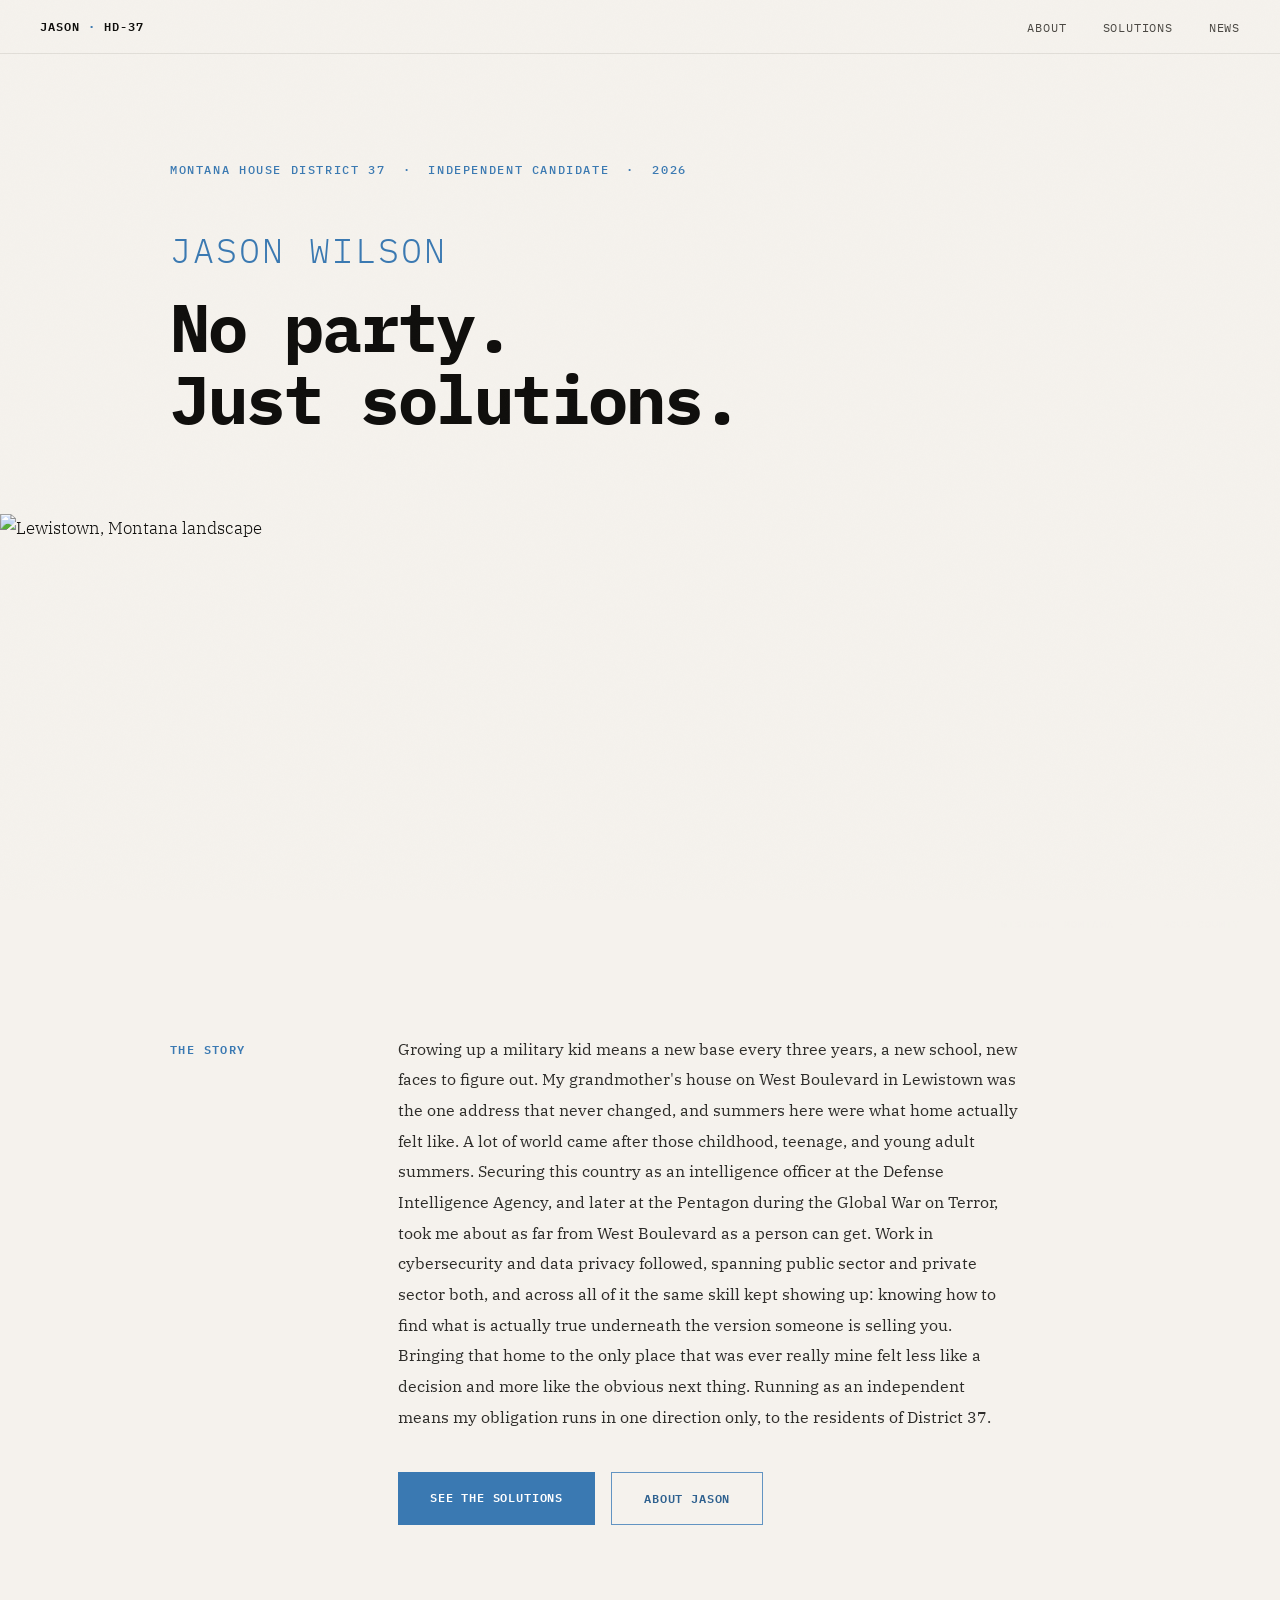
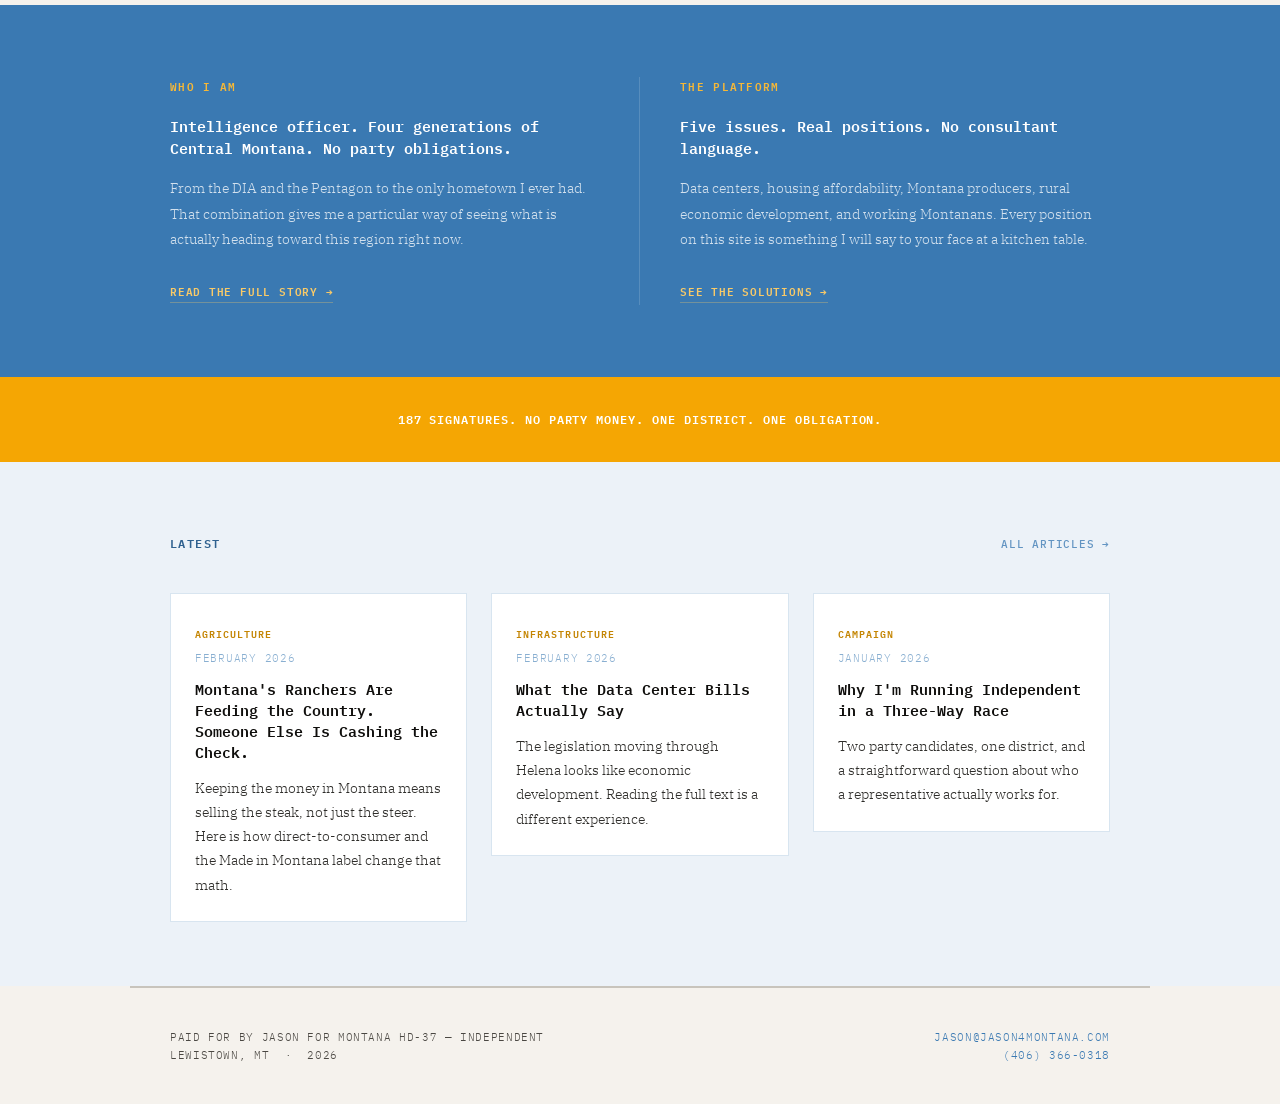
==== commit add03b01: "Update" ====
--- a/index.html
+++ b/index.html
@@ -5,11 +5,11 @@
   <meta name="viewport" content="width=device-width, initial-scale=1.0"/>
   <meta property="og:site_name" content="Jason for Montana HD-37"/>
   <meta property="og:type" content="website"/>
-  <meta property="og:image" content="https://jason4montana.com/img/ltown.jpg"/>
+  <meta property="og:image" content="https://jason4montana.com/ltown.jpg"/>
   <meta property="og:image:width" content="1400"/>
   <meta property="og:image:height" content="933"/>
   <meta name="twitter:card" content="summary_large_image"/>
-  <meta name="twitter:image" content="https://jason4montana.com/img/ltown.jpg"/>
+  <meta name="twitter:image" content="https://jason4montana.com/ltown.jpg"/>
   <link rel="icon" href="favicon.ico" sizes="32x32"/>
   <link rel="apple-touch-icon" href="apple-touch-icon.png"/>
   <title>Jason for Montana House District 37</title>
@@ -19,7 +19,552 @@
   <link rel="preconnect" href="https://fonts.googleapis.com"/>
   <link rel="preconnect" href="https://fonts.gstatic.com" crossorigin/>
   <link href="https://fonts.googleapis.com/css2?family=IBM+Plex+Mono:ital,wght@0,300;0,400;0,500;0,600;0,700;1,300;1,400&family=IBM+Plex+Serif:ital,wght@0,300;0,400;0,500;1,300;1,400&display=swap" rel="stylesheet"/>
-  <link rel="stylesheet" href="css/style.css"/>
+  <style>
+    :root {
+      /* Base */
+      --cream: #F5F2ED;
+      --ink: #0F0E0C;
+      --ink-light: #4A4742;
+      --ink-mid: #2E2D2A;
+      --rule: #C8C4BC;
+      --rule-light: #DBD8D2;
+
+      /* Montana Brand: Camas Blue */
+      --camas-000: #ECF2F8;
+      --camas-100: #D8E5F0;
+      --camas-200: #B1CAE1;
+      --camas-300: #89AFD1;
+      --camas-400: #6294C2;
+      --camas-500: #3A79B2;
+      --camas-600: #2F618F;
+      --camas-700: #29557D;
+      --camas-800: #204362;
+      --camas-900: #183148;
+
+      /* Montana Brand: Treasure State Gold */
+      --gold-000: #FEF7E6;
+      --gold-100: #FDEECD;
+      --gold-200: #FBDC9B;
+      --gold-300: #F9CA68;
+      --gold-400: #F7B836;
+      --gold-500: #F5A603;
+      --gold-600: #C48503;
+      --gold-700: #AC7503;
+      --gold-800: #875C02;
+      --gold-900: #624302;
+
+      --mono: 'IBM Plex Mono', monospace;
+      --serif: 'IBM Plex Serif', Georgia, serif;
+    }
+
+    *, *::before, *::after { box-sizing: border-box; margin: 0; padding: 0; }
+    html { scroll-behavior: smooth; background: var(--cream); }
+
+    body {
+      background: var(--cream);
+      color: var(--ink);
+      font-family: var(--serif);
+      font-weight: 300;
+      font-size: 17px;
+      line-height: 1.72;
+      -webkit-font-smoothing: antialiased;
+    }
+
+    /* ── GRAIN ── */
+    body::after {
+      content: '';
+      position: fixed; inset: 0; z-index: 9999;
+      pointer-events: none;
+      opacity: 0.02;
+      background-image: url("data:image/svg+xml,%3Csvg viewBox='0 0 256 256' xmlns='http://www.w3.org/2000/svg'%3E%3Cfilter id='n'%3E%3CfeTurbulence type='fractalNoise' baseFrequency='0.9' numOctaves='4' stitchTiles='stitch'/%3E%3C/filter%3E%3Crect width='100%25' height='100%25' filter='url(%23n)'/%3E%3C/svg%3E");
+      background-repeat: repeat;
+      background-size: 256px 256px;
+    }
+
+    /* ── NAV ── */
+    nav {
+      position: fixed; top: 0; left: 0; right: 0; z-index: 1000;
+      display: flex; align-items: center; justify-content: space-between;
+      padding: 0 2.5rem; height: 54px;
+      background: rgba(245, 242, 237, 0.92);
+      backdrop-filter: blur(10px);
+      -webkit-backdrop-filter: blur(10px);
+      border-bottom: 1px solid rgba(200, 196, 188, 0.45);
+    }
+    .nav-id {
+      font-family: var(--mono);
+      font-size: 0.78rem; font-weight: 600; letter-spacing: 0.08em;
+      text-transform: uppercase; color: var(--ink); text-decoration: none;
+    }
+    .nav-id span { color: var(--camas-500); }
+    nav ul { list-style: none; display: flex; gap: 2.25rem; }
+    nav a.nav-link {
+      font-family: var(--mono);
+      font-size: 0.72rem; font-weight: 400; letter-spacing: 0.07em;
+      text-transform: uppercase; color: var(--ink-light);
+      text-decoration: none; transition: color 0.2s;
+    }
+    nav a.nav-link:hover { color: var(--camas-500); }
+
+    /* ── MOBILE NAV ── */
+    .nav-toggle {
+      display: none; background: none; border: none; cursor: pointer;
+      width: 26px; height: 18px; position: relative;
+    }
+    .nav-toggle span {
+      display: block; width: 100%; height: 1.5px; background: var(--ink);
+      position: absolute; left: 0; transition: all 0.3s;
+    }
+    .nav-toggle span:nth-child(1) { top: 0; }
+    .nav-toggle span:nth-child(2) { top: 8px; }
+    .nav-toggle span:nth-child(3) { top: 16px; }
+    .mobile-menu {
+      display: none;
+      position: fixed; top: 54px; left: 0; right: 0;
+      background: var(--cream);
+      border-bottom: 1px solid var(--rule);
+      padding: 1.5rem 2.5rem;
+      z-index: 999;
+    }
+    .mobile-menu.open { display: block; }
+    .mobile-menu a {
+      font-family: var(--mono);
+      font-size: 0.78rem; font-weight: 400; letter-spacing: 0.07em;
+      text-transform: uppercase; color: var(--ink-light);
+      text-decoration: none; display: block;
+      padding: 0.75rem 0;
+      border-bottom: 1px solid var(--rule-light);
+    }
+    .mobile-menu a:last-child { border-bottom: none; }
+    .mobile-menu a:hover { color: var(--camas-500); }
+
+    /* ── HERO ── */
+    .hero {
+      padding: 10rem 2.5rem 4.5rem;
+      max-width: 1020px;
+      margin: 0 auto;
+    }
+    .hero-eyebrow {
+      font-family: var(--mono);
+      font-size: 0.72rem; font-weight: 500; letter-spacing: 0.14em;
+      text-transform: uppercase;
+      color: var(--camas-500);
+      margin-bottom: 2.5rem;
+      opacity: 0; transform: translateY(10px);
+      animation: fadeUp 0.6s 0.15s ease forwards;
+    }
+    .hero-name {
+      font-family: var(--mono);
+      font-size: clamp(1.4rem, 3vw, 2.2rem);
+      font-weight: 300;
+      letter-spacing: 0.06em;
+      text-transform: uppercase;
+      color: var(--camas-500);
+      margin-bottom: 0.75rem;
+      opacity: 0; transform: translateY(10px);
+      animation: fadeUp 0.6s 0.25s ease forwards;
+    }
+    .hero h1 {
+      font-family: var(--mono);
+      font-size: clamp(2.4rem, 5.2vw, 4.2rem);
+      font-weight: 700;
+      line-height: 1.08;
+      letter-spacing: -0.03em;
+      color: var(--ink);
+      margin-bottom: 0.35rem;
+      opacity: 0; transform: translateY(14px);
+      animation: fadeUp 0.7s 0.45s ease forwards;
+    }
+    .hero-line2 {
+      font-family: var(--mono);
+      font-size: clamp(2.4rem, 5.2vw, 4.2rem);
+      font-weight: 300;
+      font-style: italic;
+      line-height: 1.08;
+      letter-spacing: -0.03em;
+      color: var(--ink-light);
+      margin-bottom: 2.5rem;
+      opacity: 0; transform: translateY(14px);
+      animation: fadeUp 0.7s 0.45s ease forwards;
+    }
+    .hero-tagline {
+      font-family: var(--mono);
+      font-size: 0.68rem; font-weight: 600; letter-spacing: 0.14em;
+      text-transform: uppercase;
+      color: var(--gold-600);
+      display: flex; align-items: center; gap: 0.75rem;
+      opacity: 0; transform: translateY(10px);
+      animation: fadeUp 0.6s 0.6s ease forwards;
+    }
+    .hero-tagline::before {
+      content: '';
+      display: block; width: 28px; height: 2px;
+      background: var(--gold-500);
+    }
+
+    @keyframes fadeUp {
+      to { opacity: 1; transform: translateY(0); }
+    }
+
+    /* ── PHOTO STRIP ── */
+    .photo-strip {
+      width: 100%;
+      height: clamp(280px, 38vw, 440px);
+      overflow: hidden;
+      position: relative;
+    }
+    .photo-strip img {
+      width: 100%; height: 100%;
+      object-fit: cover;
+      object-position: center 55%;
+      display: block;
+    }
+    .photo-strip-caption {
+      position: absolute;
+      bottom: 1.25rem; right: 2.5rem;
+      font-family: var(--mono);
+      font-size: 0.64rem; letter-spacing: 0.1em;
+      text-transform: uppercase;
+      color: rgba(245, 242, 237, 0.5);
+    }
+
+    /* ── BODY COPY ── */
+    .intro-section {
+      max-width: 1020px; margin: 0 auto;
+      padding: 5rem 2.5rem;
+      display: grid;
+      grid-template-columns: 180px 1fr;
+      gap: 3rem;
+      align-items: start;
+    }
+    .intro-label {
+      font-family: var(--mono);
+      font-size: 0.72rem; font-weight: 600; letter-spacing: 0.12em;
+      text-transform: uppercase; color: var(--camas-500);
+      padding-top: 0.4rem;
+      position: sticky; top: 80px;
+    }
+    .intro-body { max-width: 620px; }
+    .intro-body p {
+      font-family: var(--serif);
+      font-size: 1.02rem; font-weight: 400;
+      line-height: 1.88;
+      color: var(--ink-mid);
+    }
+    .intro-actions {
+      display: flex; gap: 1rem; flex-wrap: wrap;
+      margin-top: 2.5rem;
+    }
+
+    /* ── BUTTONS ── */
+    .btn-primary {
+      font-family: var(--mono);
+      font-size: 0.74rem; font-weight: 600; letter-spacing: 0.07em; text-transform: uppercase;
+      background: var(--camas-500); color: #fff; border: none;
+      padding: 0.95rem 2rem; cursor: pointer; text-decoration: none;
+      transition: background 0.2s;
+      display: inline-block;
+    }
+    .btn-primary:hover { background: var(--camas-600); }
+    .btn-outline {
+      font-family: var(--mono);
+      font-size: 0.74rem; font-weight: 600; letter-spacing: 0.07em; text-transform: uppercase;
+      background: transparent; color: var(--camas-600); border: 1.5px solid var(--camas-400);
+      padding: 0.95rem 2rem; cursor: pointer; text-decoration: none;
+      transition: background 0.2s, color 0.2s, border-color 0.2s;
+      display: inline-block;
+    }
+    .btn-outline:hover { background: var(--camas-500); color: #fff; border-color: var(--camas-500); }
+
+    /* ── CAMAS BLUE CARDS SECTION ── */
+    .cards-band {
+      background: var(--camas-500);
+      position: relative;
+    }
+    .cards-section {
+      max-width: 1020px; margin: 0 auto;
+      padding: 4.5rem 2.5rem;
+      display: grid;
+      grid-template-columns: repeat(2, 1fr);
+      gap: 0;
+      position: relative;
+    }
+    .card {
+      padding: 0 2.5rem;
+      border-right: 1px solid rgba(255, 255, 255, 0.15);
+    }
+    .card:first-child { padding-left: 0; }
+    .card:last-child { border-right: none; padding-right: 0; }
+    .card-num {
+      font-family: var(--mono);
+      font-size: 0.68rem; font-weight: 600; letter-spacing: 0.12em;
+      text-transform: uppercase;
+      color: var(--gold-400);
+      margin-bottom: 1.25rem;
+    }
+    .card h3 {
+      font-family: var(--mono);
+      font-size: 0.95rem; font-weight: 600; line-height: 1.48;
+      color: #fff;
+      margin-bottom: 0.9rem;
+    }
+    .card p {
+      font-family: var(--serif);
+      font-size: 0.9rem;
+      color: rgba(255, 255, 255, 0.78);
+      line-height: 1.78;
+      margin-bottom: 1.5rem;
+    }
+    .card-link {
+      font-family: var(--mono);
+      font-size: 0.7rem; font-weight: 600; letter-spacing: 0.07em;
+      text-transform: uppercase;
+      color: var(--gold-300);
+      text-decoration: none;
+      border-bottom: 1px solid rgba(249, 202, 104, 0.3);
+      padding-bottom: 2px;
+      transition: color 0.2s, border-color 0.2s;
+    }
+    .card-link:hover { color: #fff; border-color: #fff; }
+
+    /* ── GOLD ACCENT BAND ── */
+    .accent-band {
+      background: var(--gold-500);
+      padding: 2rem 2.5rem;
+      text-align: center;
+    }
+    .accent-band p {
+      font-family: var(--mono);
+      font-size: 0.74rem; font-weight: 600; letter-spacing: 0.08em;
+      text-transform: uppercase;
+      color: #fff;
+    }
+
+    /* ── NEWS on light blue ── */
+    .news-band {
+      background: var(--camas-000);
+    }
+    .news-section {
+      max-width: 1020px; margin: 0 auto;
+      padding: 4.5rem 2.5rem 4rem;
+    }
+    .news-header {
+      display: flex;
+      justify-content: space-between;
+      align-items: baseline;
+      margin-bottom: 2.5rem;
+    }
+    .news-label {
+      font-family: var(--mono);
+      font-size: 0.72rem; font-weight: 600; letter-spacing: 0.12em;
+      text-transform: uppercase; color: var(--camas-600);
+    }
+    .news-all {
+      font-family: var(--mono);
+      font-size: 0.68rem; font-weight: 500; letter-spacing: 0.07em;
+      text-transform: uppercase; color: var(--camas-400);
+      text-decoration: none;
+      transition: color 0.2s;
+    }
+    .news-all:hover { color: var(--camas-700); }
+    .news-grid {
+      display: grid;
+      grid-template-columns: repeat(3, 1fr);
+      gap: 1.5rem;
+    }
+    .news-item a {
+      text-decoration: none; color: inherit; display: block;
+      padding: 1.5rem;
+      background: #fff;
+      border: 1px solid var(--camas-100);
+      transition: border-color 0.25s, box-shadow 0.25s;
+    }
+    .news-item a:hover {
+      border-color: var(--camas-300);
+      box-shadow: 0 2px 12px rgba(58, 121, 178, 0.08);
+    }
+    .news-tag {
+      font-family: var(--mono);
+      font-size: 0.64rem; font-weight: 600; letter-spacing: 0.1em;
+      text-transform: uppercase;
+      color: var(--gold-600);
+      margin-bottom: 0.4rem;
+      display: inline-block;
+    }
+    .news-date {
+      font-family: var(--mono);
+      font-size: 0.66rem; letter-spacing: 0.07em;
+      text-transform: uppercase;
+      color: var(--camas-300);
+      margin-bottom: 0.8rem;
+    }
+    .news-item h4 {
+      font-family: var(--mono);
+      font-size: 0.92rem; font-weight: 600; line-height: 1.42;
+      color: var(--ink);
+      margin-bottom: 0.75rem;
+      transition: color 0.2s;
+    }
+    .news-item:hover h4 { color: var(--camas-600); }
+    .news-item p {
+      font-family: var(--serif);
+      font-size: 0.88rem;
+      color: var(--ink-mid);
+      line-height: 1.72;
+    }
+
+    /* ── CTA ── */
+    .cta-band {
+      background: var(--camas-700);
+      padding: 4rem 2.5rem;
+      text-align: center;
+    }
+    .cta-band h2 {
+      font-family: var(--mono);
+      font-size: clamp(1.2rem, 2.5vw, 1.6rem);
+      font-weight: 600;
+      color: #fff;
+      margin-bottom: 0.6rem;
+      letter-spacing: -0.01em;
+    }
+    .cta-band p {
+      font-family: var(--serif);
+      font-size: 0.95rem;
+      color: var(--camas-200);
+      margin-bottom: 2rem;
+      max-width: 480px;
+      margin-left: auto; margin-right: auto;
+      line-height: 1.7;
+    }
+    .btn-cta {
+      font-family: var(--mono);
+      font-size: 0.66rem; font-weight: 600; letter-spacing: 0.08em;
+      text-transform: uppercase;
+      background: var(--gold-500); color: #fff;
+      border: none;
+      padding: 0.95rem 2.2rem;
+      cursor: pointer; text-decoration: none;
+      display: inline-block;
+      transition: background 0.2s;
+    }
+    .btn-cta:hover { background: var(--gold-400); }
+
+    /* ── FOOTER ── */
+    footer {
+      border-top: 1px solid var(--rule);
+      padding: 2.5rem 2.5rem;
+      display: flex; justify-content: space-between; align-items: center;
+      max-width: 1020px; margin: 0 auto;
+    }
+    footer p {
+      font-family: var(--mono);
+      font-size: 0.66rem; letter-spacing: 0.06em;
+      text-transform: uppercase; color: var(--ink-light);
+    }
+
+    /* ── SCROLL ANIMATIONS ── */
+    .reveal {
+      opacity: 0;
+      transform: translateY(18px);
+      transition: opacity 0.6s ease, transform 0.6s ease;
+    }
+    .reveal.visible { opacity: 1; transform: none; }
+    .stagger > * {
+      opacity: 0;
+      transform: translateY(14px);
+      transition: opacity 0.5s ease, transform 0.5s ease;
+    }
+    .stagger.visible > * { opacity: 1; transform: none; }
+    .stagger.visible > *:nth-child(1) { transition-delay: 0s; }
+    .stagger.visible > *:nth-child(2) { transition-delay: 0.1s; }
+    .stagger.visible > *:nth-child(3) { transition-delay: 0.2s; }
+
+    /* ── RESPONSIVE ── */
+    @media (max-width: 860px) {
+      .intro-section {
+        grid-template-columns: 1fr;
+        gap: 1.25rem;
+        padding: 3.5rem 2.5rem;
+      }
+      .intro-label { position: static; }
+      .cards-section {
+        grid-template-columns: 1fr;
+        padding: 3rem 2.5rem;
+      }
+      .card {
+        border-right: none;
+        border-bottom: 1px solid rgba(255, 255, 255, 0.12);
+        padding: 2rem 0;
+      }
+      .card:first-child { padding-top: 0; }
+      .card:last-child { border-bottom: none; padding-bottom: 0; }
+      .news-grid { grid-template-columns: 1fr; gap: 1rem; }
+    }
+    @media (max-width: 700px) {
+      nav ul { display: none; }
+      .nav-toggle { display: block; }
+      .hero { padding: 8rem 2rem 3.5rem; }
+      .hero h1 { font-size: clamp(1.7rem, 7.5vw, 2.6rem); }
+      .hero-name { font-size: clamp(1rem, 4vw, 1.4rem); }
+      .intro-section,
+      .news-section { padding-left: 2rem; padding-right: 2rem; }
+      .cards-section { padding-left: 2rem; padding-right: 2rem; }
+      .cta-band { padding: 3rem 2rem; }
+      footer {
+        flex-direction: column; gap: 0.5rem; text-align: center;
+        padding-left: 2rem; padding-right: 2rem;
+      }
+    }
+    @media (min-width: 701px) {
+      .nav-toggle { display: none; }
+    }
+
+
+    .footer-contact { text-align: right; }
+    .footer-contact p { margin: 0; }
+    .footer-contact a {
+      font-family: var(--mono);
+      font-size: 0.66rem; letter-spacing: 0.06em;
+      text-transform: uppercase; color: var(--camas-500);
+      text-decoration: none; transition: color 0.2s;
+    }
+    .footer-contact a:hover { color: var(--gold-500); }
+    /* ── DARK MODE ── */
+    @media (prefers-color-scheme: dark) {
+      :root {
+        --cream: #1B1A18;
+        --ink: #E8E5E0;
+        --ink-light: #A09D98;
+        --ink-mid: #C8C5C0;
+        --rule: #2E2D2B;
+        --rule-light: #252422;
+        --camas-000: #1E2228;
+        --camas-100: #222830;
+      }
+      html, body { background: #1B1A18; color: #E8E5E0; }
+      nav {
+        background: rgba(27, 26, 24, 0.92);
+        border-bottom-color: rgba(46, 45, 43, 0.6);
+      }
+      .mobile-menu { background: #1B1A18; border-bottom-color: #2E2D2B; }
+      body::after { opacity: 0.015; }
+      .cards-band { background: var(--camas-800); }
+      .accent-band { background: var(--gold-600); }
+      .accent-band p { color: #fff; }
+      .news-band { background: var(--camas-000); }
+      .news-item a { background: #222120; border-color: #2E2D2B; }
+      .news-item a:hover { background: #282725; border-color: #3A3938; }
+      .photo-overlay { background: linear-gradient(to bottom, transparent 55%, rgba(15,14,12,0.55) 100%); }
+      img { opacity: 0.92; }
+      input, textarea, select { background: #222120; border-color: #3A3938; color: var(--ink); }
+      .form-success { background: #1E2228; border-color: var(--camas-700); }
+      .issue:nth-child(even) { background: var(--camas-000); }
+      article:nth-child(even) { background: var(--camas-000); }
+      .page-header { border-bottom-color: #2E2D2B; }
+      .footer-contact a { color: var(--camas-400); }
+    }
+
+  </style>
 </head>
 <body>
 
@@ -34,23 +579,27 @@
     <li><a href="news.html" class="nav-link">News</a></li>
   </ul>
 </nav>
+
 <div class="mobile-menu" id="mobileMenu">
   <a href="about.html">About</a>
   <a href="solutions.html">Solutions</a>
   <a href="news.html">News</a>
 </div>
 
+<!-- ── HERO ── -->
 <section class="hero">
   <p class="hero-eyebrow">Montana House District 37 &nbsp;&middot;&nbsp; Independent Candidate &nbsp;&middot;&nbsp; 2026</p>
   <p class="hero-name">Jason Wilson</p>
   <h1>No party.<br>Just solutions.</h1>
 </section>
 
+<!-- ── PHOTO ── -->
 <div class="photo-strip">
-  <img src="img/ltown.jpg" alt="Lewistown, Montana landscape"/>
+  <img src="ltown.jpg" alt="Lewistown, Montana landscape"/>
   <div class="photo-strip-caption">Lewistown, Montana &nbsp;&middot;&nbsp; Fergus County</div>
 </div>
 
+<!-- ── INTRO ── -->
 <section class="intro-section reveal">
   <div class="intro-label">The Story</div>
   <div class="intro-body">
@@ -62,6 +611,7 @@
   </div>
 </section>
 
+<!-- ── CARDS ON CAMAS BLUE ── -->
 <div class="cards-band">
   <div class="cards-section stagger">
     <div class="card">
@@ -79,10 +629,12 @@
   </div>
 </div>
 
+<!-- ── GOLD ACCENT ── -->
 <div class="accent-band">
   <p>187 signatures. No party money. One district. One obligation.</p>
 </div>
 
+<!-- ── NEWS on light camas ── -->
 <div class="news-band">
   <section class="news-section">
     <div class="news-header">
@@ -118,6 +670,11 @@
   </section>
 </div>
 
+<!-- ── CTA ── -->
+<!-- ── FOOTER ── -->
+
+
+<hr style="border:none;border-top:1px solid var(--rule);max-width:1020px;margin:0 auto;">
 <footer>
   <div>
     <p>Paid for by Jason for Montana HD-37 &mdash; Independent</p>
@@ -129,6 +686,23 @@
   </div>
 </footer>
 
-<script src="js/main.js"></script>
+<script>
+  // Mobile menu
+  document.getElementById('menuToggle').addEventListener('click', function() {
+    document.getElementById('mobileMenu').classList.toggle('open');
+  });
+
+  // Scroll reveal
+  const obs = new IntersectionObserver((entries) => {
+    entries.forEach((entry) => {
+      if (entry.isIntersecting) {
+        entry.target.classList.add('visible');
+        obs.unobserve(entry.target);
+      }
+    });
+  }, { threshold: 0.1 });
+  document.querySelectorAll('.reveal, .stagger').forEach(el => obs.observe(el));
+</script>
+
 </body>
 </html>
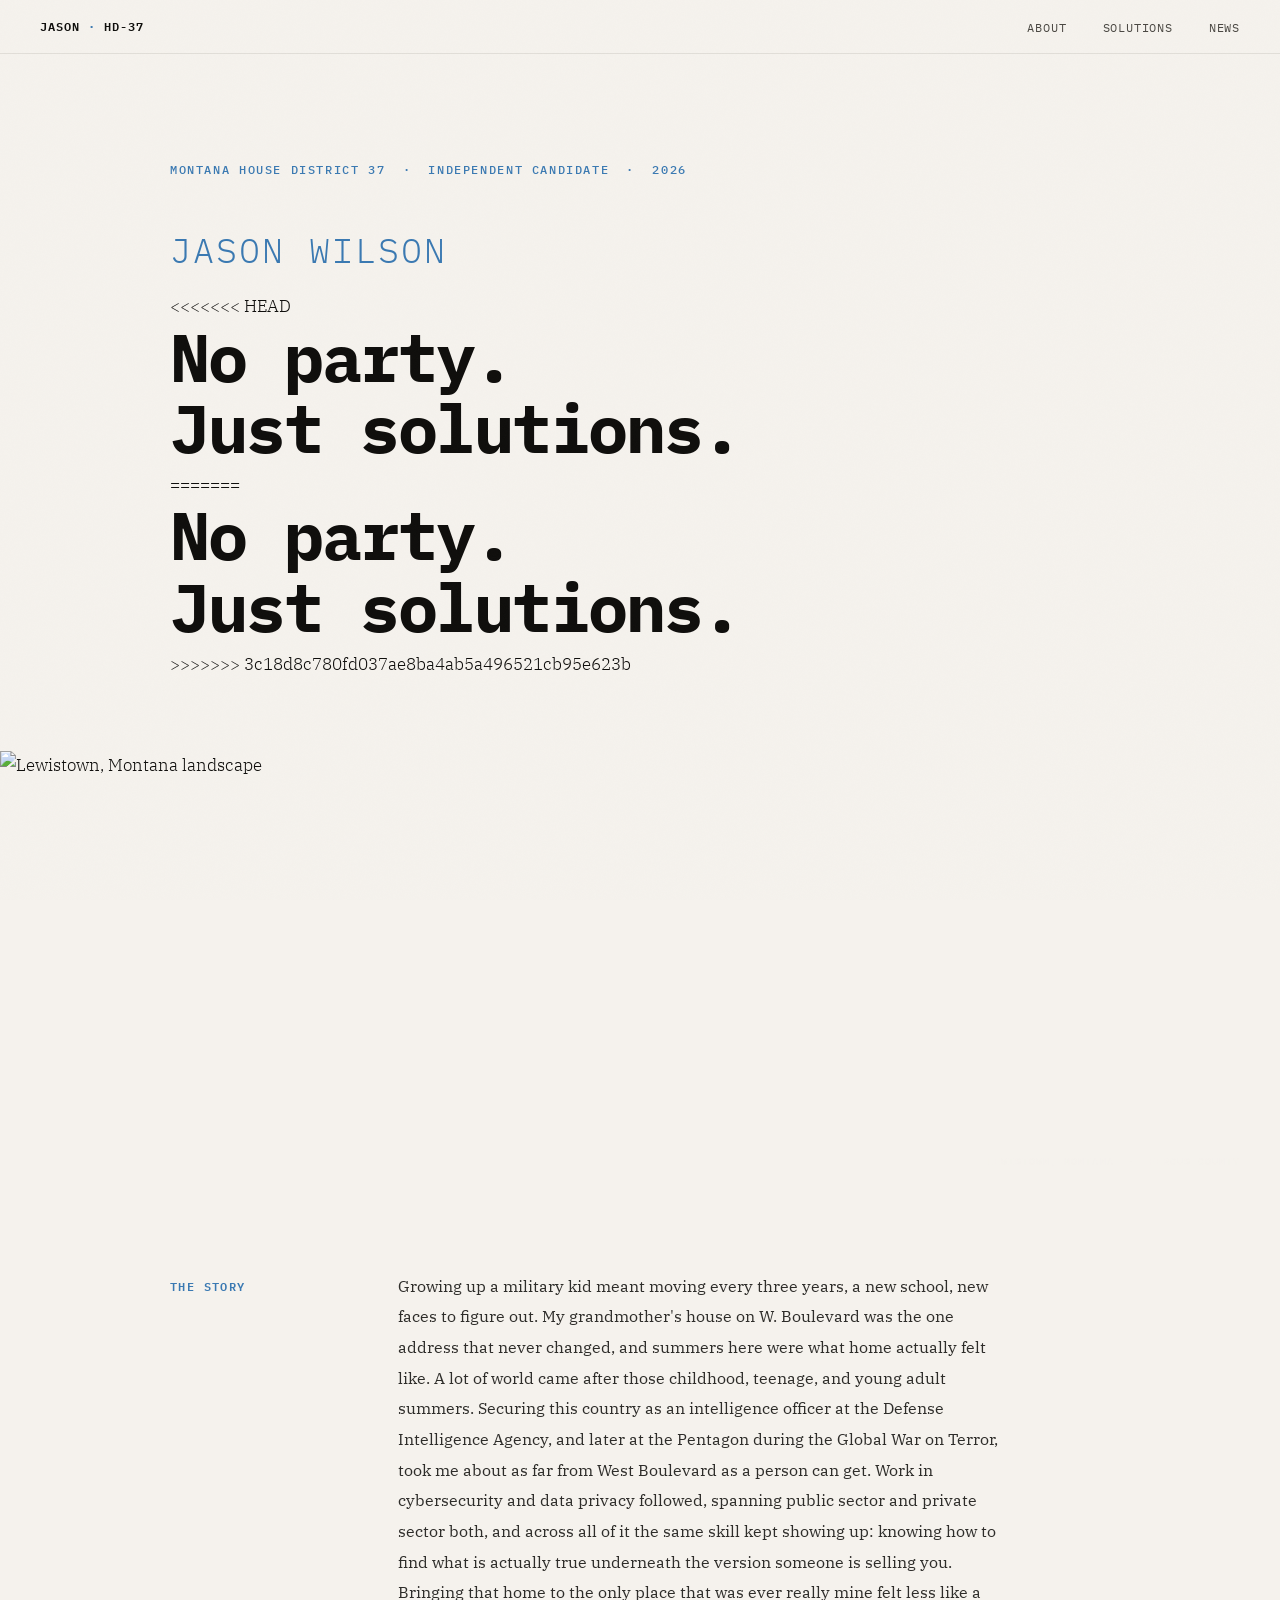
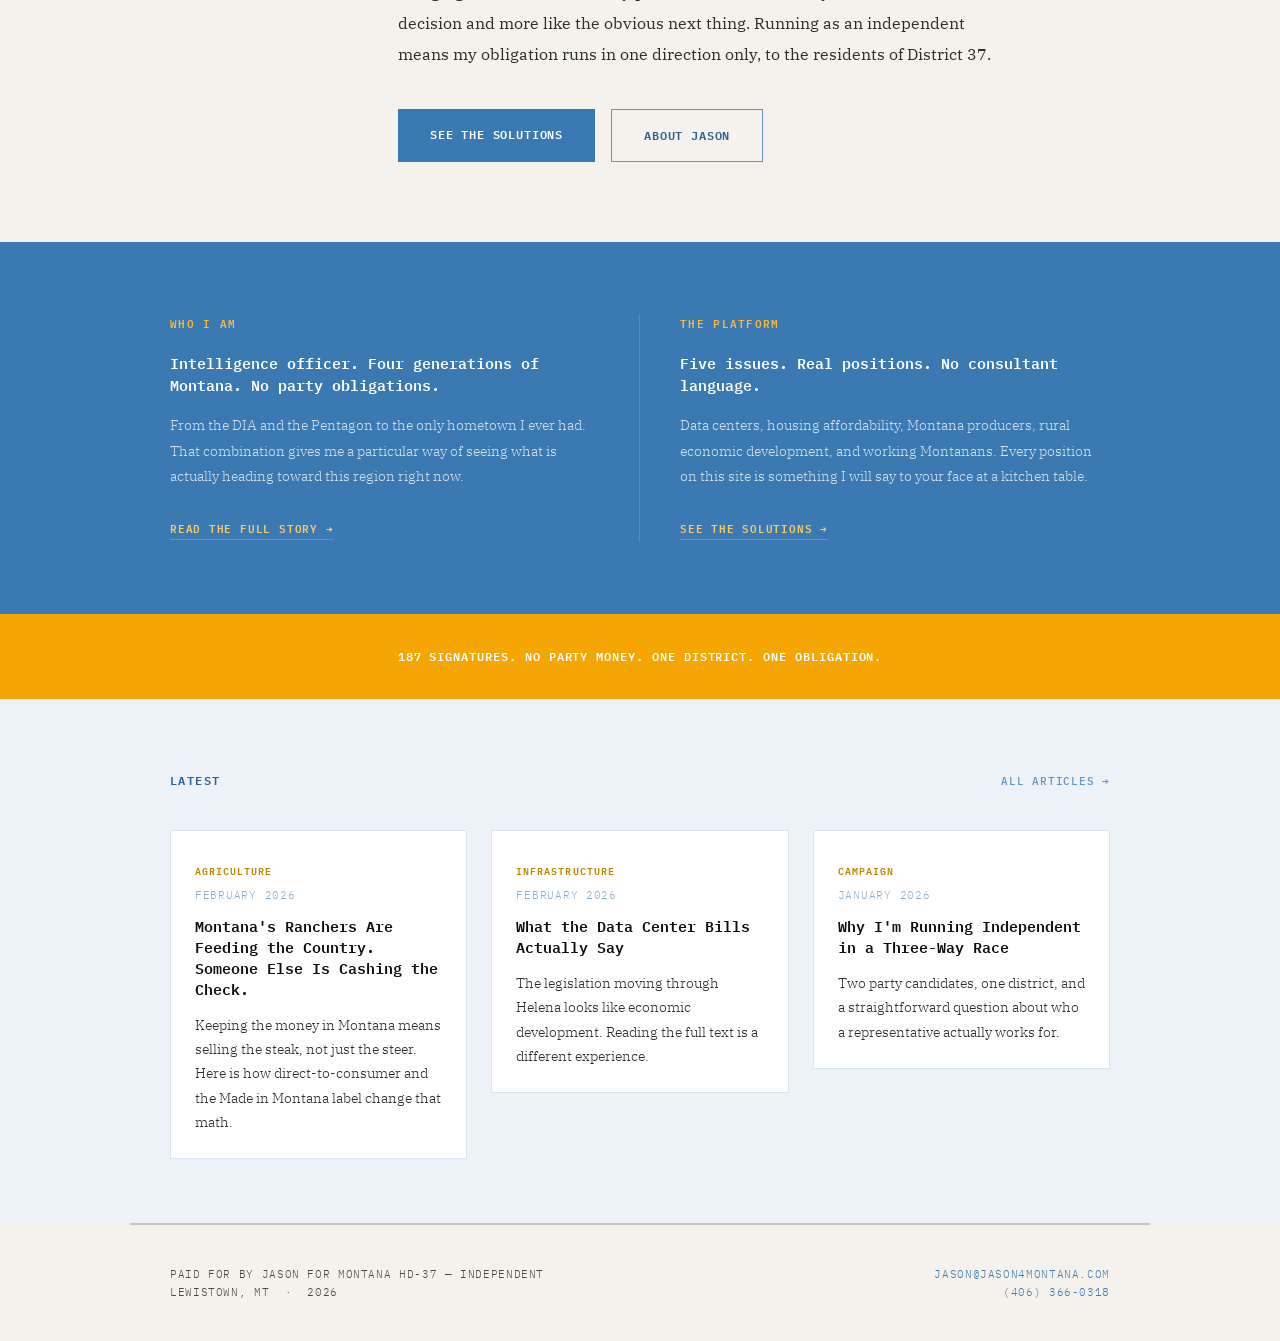
==== commit ad5f99ca: "Update index.html" ====
--- a/index.html
+++ b/index.html
@@ -590,7 +590,11 @@
 <section class="hero">
   <p class="hero-eyebrow">Montana House District 37 &nbsp;&middot;&nbsp; Independent Candidate &nbsp;&middot;&nbsp; 2026</p>
   <p class="hero-name">Jason Wilson</p>
+<<<<<<< HEAD
   <h1>No party.<br>Just solutions.</h1>
+=======
+  <h1>No party. <br> Just solutions.</h1>
+>>>>>>> 3c18d8c780fd037ae8ba4ab5a496521cb95e623b
 </section>
 
 <!-- ── PHOTO ── -->
@@ -603,7 +607,7 @@
 <section class="intro-section reveal">
   <div class="intro-label">The Story</div>
   <div class="intro-body">
-    <p>Growing up a military kid means a new base every three years, a new school, new faces to figure out. My grandmother's house on West Boulevard in Lewistown was the one address that never changed, and summers here were what home actually felt like. A lot of world came after those childhood, teenage, and young adult summers. Securing this country as an intelligence officer at the Defense Intelligence Agency, and later at the Pentagon during the Global War on Terror, took me about as far from West Boulevard as a person can get. Work in cybersecurity and data privacy followed, spanning public sector and private sector both, and across all of it the same skill kept showing up: knowing how to find what is actually true underneath the version someone is selling you. Bringing that home to the only place that was ever really mine felt less like a decision and more like the obvious next thing. Running as an independent means my obligation runs in one direction only, to the residents of District 37.</p>
+    <p>Growing up a military kid meant moving every three years, a new school, new faces to figure out. My grandmother's house on W. Boulevard was the one address that never changed, and summers here were what home actually felt like. A lot of world came after those childhood, teenage, and young adult summers. Securing this country as an intelligence officer at the Defense Intelligence Agency, and later at the Pentagon during the Global War on Terror, took me about as far from West Boulevard as a person can get. Work in cybersecurity and data privacy followed, spanning public sector and private sector both, and across all of it the same skill kept showing up: knowing how to find what is actually true underneath the version someone is selling you. Bringing that home to the only place that was ever really mine felt less like a decision and more like the obvious next thing. Running as an independent means my obligation runs in one direction only, to the residents of District 37.</p>
     <div class="intro-actions">
       <a href="solutions.html" class="btn-primary">See the Solutions</a>
       <a href="about.html" class="btn-outline">About Jason</a>
@@ -616,7 +620,7 @@
   <div class="cards-section stagger">
     <div class="card">
       <div class="card-num">Who I Am</div>
-      <h3>Intelligence officer. Four generations of Central Montana. No party obligations.</h3>
+      <h3>Intelligence officer. Four generations of Montana. No party obligations.</h3>
       <p>From the DIA and the Pentagon to the only hometown I ever had. That combination gives me a particular way of seeing what is actually heading toward this region right now.</p>
       <a href="about.html" class="card-link">Read the full story &rarr;</a>
     </div>
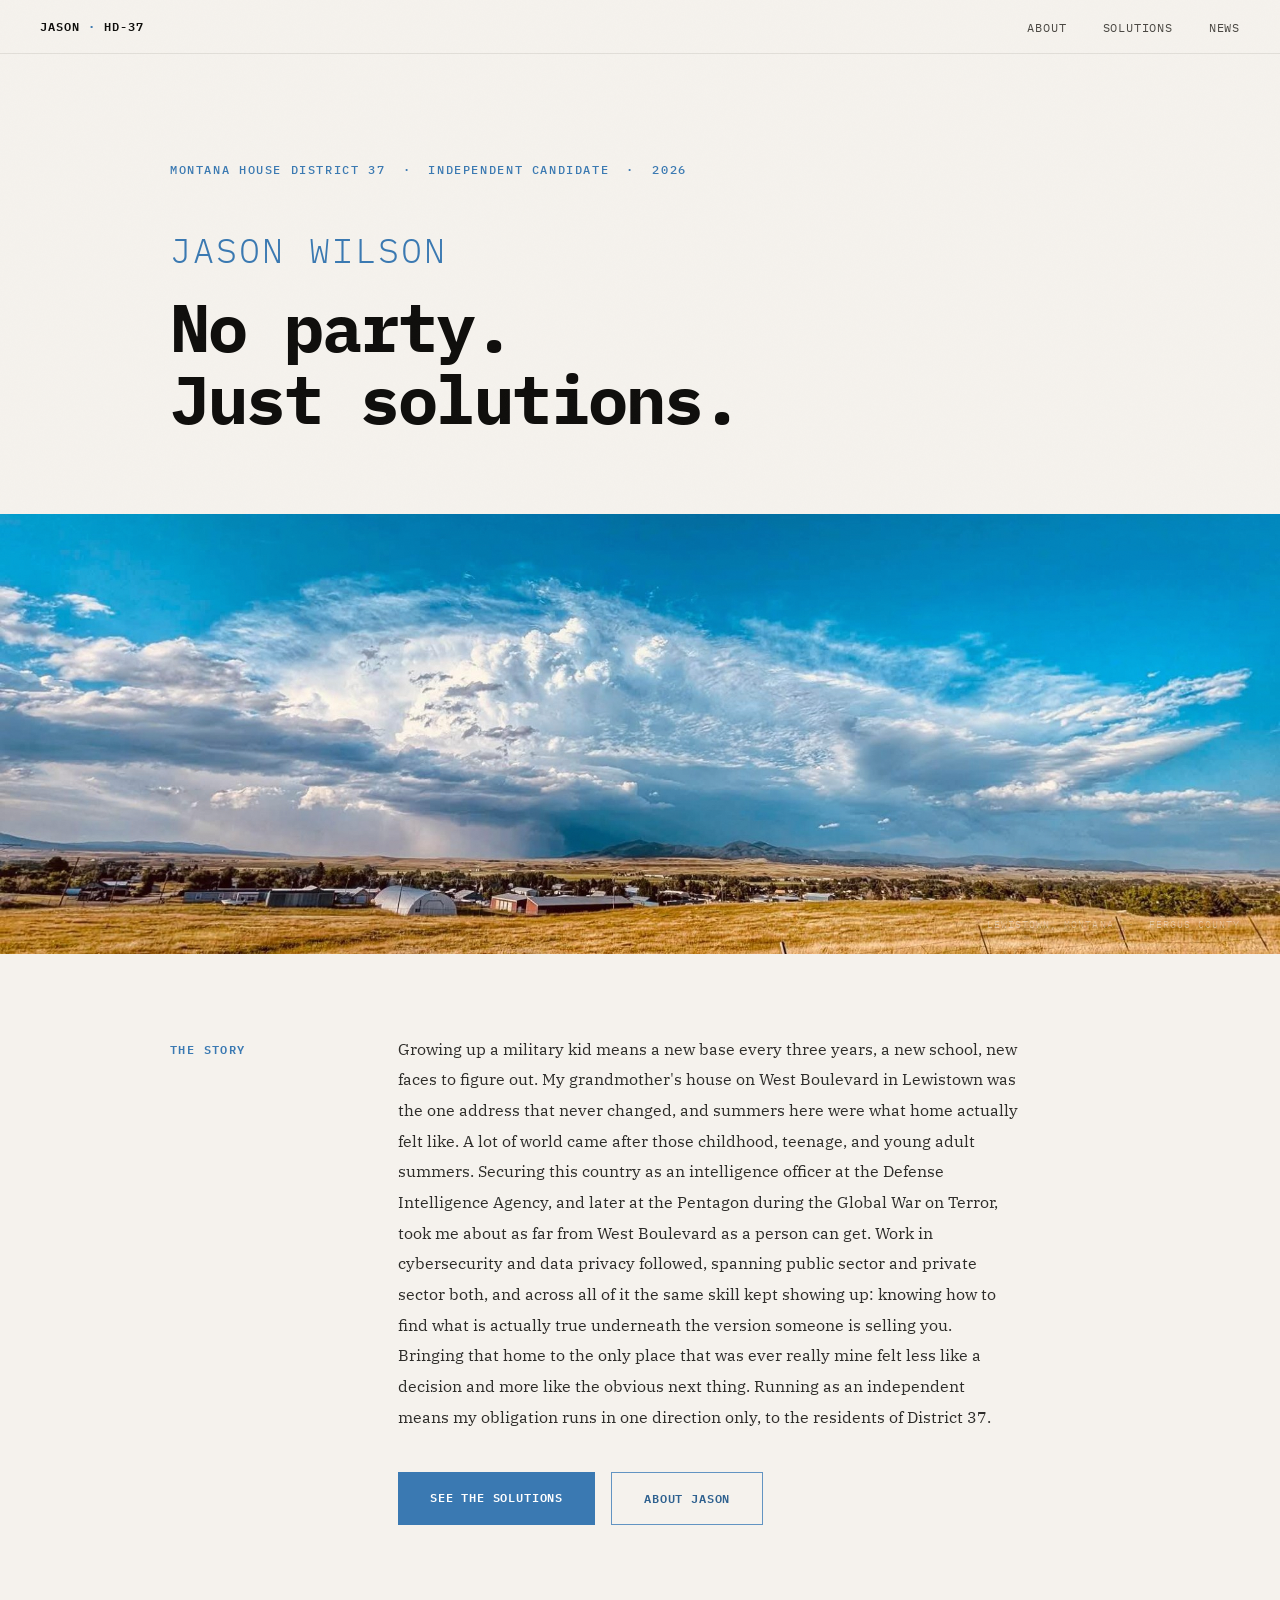
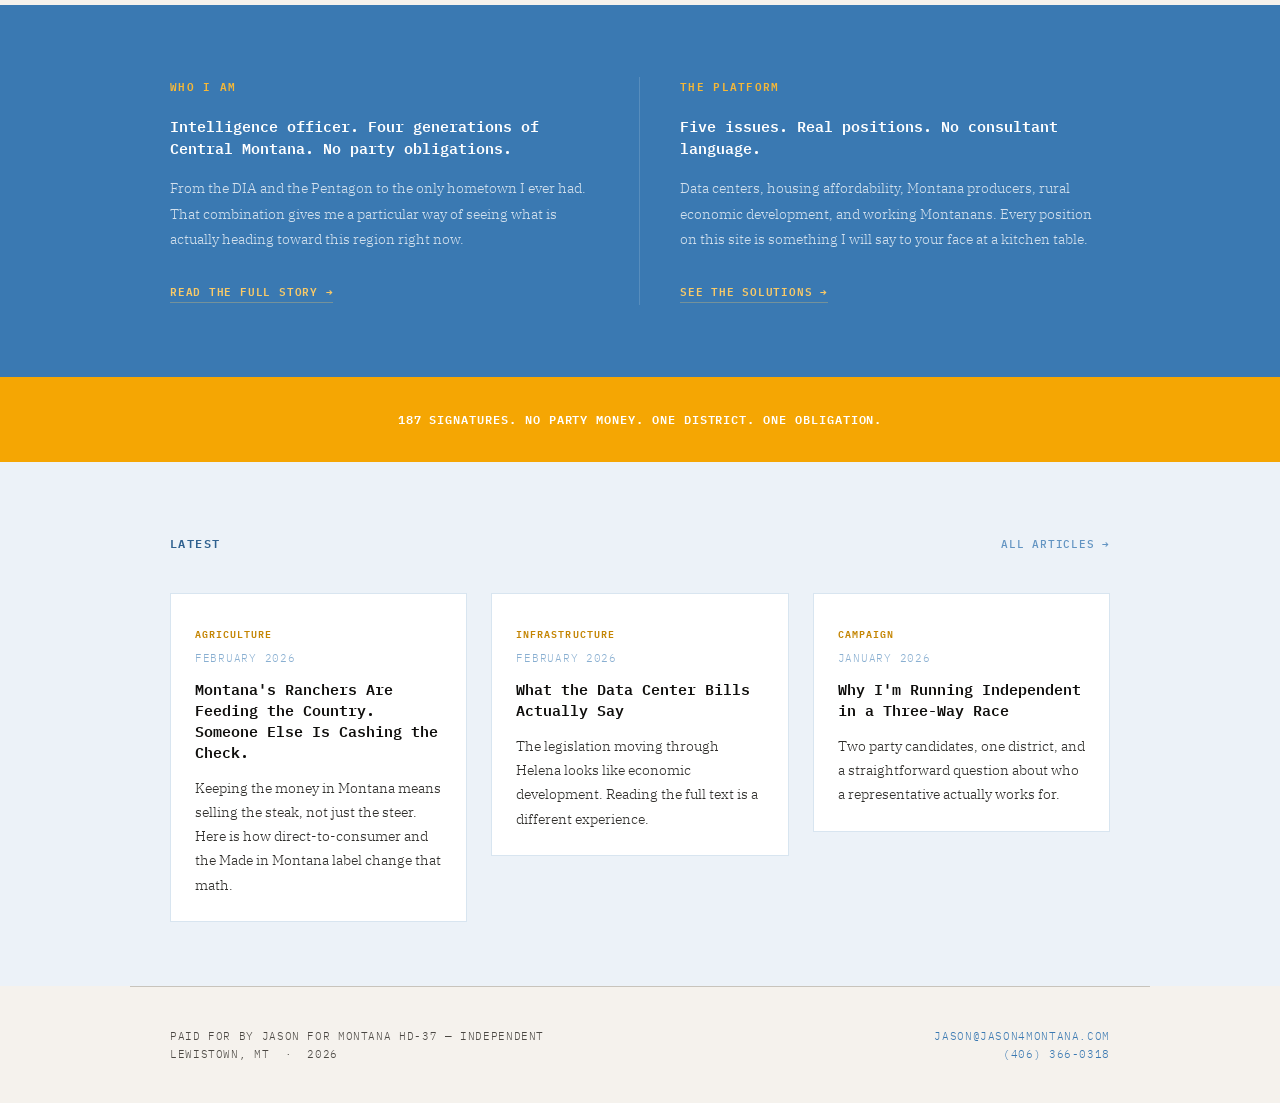
==== commit 36c6a42d: "Update" ====
--- a/index.html
+++ b/index.html
@@ -5,11 +5,11 @@
   <meta name="viewport" content="width=device-width, initial-scale=1.0"/>
   <meta property="og:site_name" content="Jason for Montana HD-37"/>
   <meta property="og:type" content="website"/>
-  <meta property="og:image" content="https://jason4montana.com/ltown.jpg"/>
+  <meta property="og:image" content="https://jason4montana.com/img/ltown.jpg"/>
   <meta property="og:image:width" content="1400"/>
   <meta property="og:image:height" content="933"/>
   <meta name="twitter:card" content="summary_large_image"/>
-  <meta name="twitter:image" content="https://jason4montana.com/ltown.jpg"/>
+  <meta name="twitter:image" content="https://jason4montana.com/img/ltown.jpg"/>
   <link rel="icon" href="favicon.ico" sizes="32x32"/>
   <link rel="apple-touch-icon" href="apple-touch-icon.png"/>
   <title>Jason for Montana House District 37</title>
@@ -19,552 +19,7 @@
   <link rel="preconnect" href="https://fonts.googleapis.com"/>
   <link rel="preconnect" href="https://fonts.gstatic.com" crossorigin/>
   <link href="https://fonts.googleapis.com/css2?family=IBM+Plex+Mono:ital,wght@0,300;0,400;0,500;0,600;0,700;1,300;1,400&family=IBM+Plex+Serif:ital,wght@0,300;0,400;0,500;1,300;1,400&display=swap" rel="stylesheet"/>
-  <style>
-    :root {
-      /* Base */
-      --cream: #F5F2ED;
-      --ink: #0F0E0C;
-      --ink-light: #4A4742;
-      --ink-mid: #2E2D2A;
-      --rule: #C8C4BC;
-      --rule-light: #DBD8D2;
-
-      /* Montana Brand: Camas Blue */
-      --camas-000: #ECF2F8;
-      --camas-100: #D8E5F0;
-      --camas-200: #B1CAE1;
-      --camas-300: #89AFD1;
-      --camas-400: #6294C2;
-      --camas-500: #3A79B2;
-      --camas-600: #2F618F;
-      --camas-700: #29557D;
-      --camas-800: #204362;
-      --camas-900: #183148;
-
-      /* Montana Brand: Treasure State Gold */
-      --gold-000: #FEF7E6;
-      --gold-100: #FDEECD;
-      --gold-200: #FBDC9B;
-      --gold-300: #F9CA68;
-      --gold-400: #F7B836;
-      --gold-500: #F5A603;
-      --gold-600: #C48503;
-      --gold-700: #AC7503;
-      --gold-800: #875C02;
-      --gold-900: #624302;
-
-      --mono: 'IBM Plex Mono', monospace;
-      --serif: 'IBM Plex Serif', Georgia, serif;
-    }
-
-    *, *::before, *::after { box-sizing: border-box; margin: 0; padding: 0; }
-    html { scroll-behavior: smooth; background: var(--cream); }
-
-    body {
-      background: var(--cream);
-      color: var(--ink);
-      font-family: var(--serif);
-      font-weight: 300;
-      font-size: 17px;
-      line-height: 1.72;
-      -webkit-font-smoothing: antialiased;
-    }
-
-    /* ── GRAIN ── */
-    body::after {
-      content: '';
-      position: fixed; inset: 0; z-index: 9999;
-      pointer-events: none;
-      opacity: 0.02;
-      background-image: url("data:image/svg+xml,%3Csvg viewBox='0 0 256 256' xmlns='http://www.w3.org/2000/svg'%3E%3Cfilter id='n'%3E%3CfeTurbulence type='fractalNoise' baseFrequency='0.9' numOctaves='4' stitchTiles='stitch'/%3E%3C/filter%3E%3Crect width='100%25' height='100%25' filter='url(%23n)'/%3E%3C/svg%3E");
-      background-repeat: repeat;
-      background-size: 256px 256px;
-    }
-
-    /* ── NAV ── */
-    nav {
-      position: fixed; top: 0; left: 0; right: 0; z-index: 1000;
-      display: flex; align-items: center; justify-content: space-between;
-      padding: 0 2.5rem; height: 54px;
-      background: rgba(245, 242, 237, 0.92);
-      backdrop-filter: blur(10px);
-      -webkit-backdrop-filter: blur(10px);
-      border-bottom: 1px solid rgba(200, 196, 188, 0.45);
-    }
-    .nav-id {
-      font-family: var(--mono);
-      font-size: 0.78rem; font-weight: 600; letter-spacing: 0.08em;
-      text-transform: uppercase; color: var(--ink); text-decoration: none;
-    }
-    .nav-id span { color: var(--camas-500); }
-    nav ul { list-style: none; display: flex; gap: 2.25rem; }
-    nav a.nav-link {
-      font-family: var(--mono);
-      font-size: 0.72rem; font-weight: 400; letter-spacing: 0.07em;
-      text-transform: uppercase; color: var(--ink-light);
-      text-decoration: none; transition: color 0.2s;
-    }
-    nav a.nav-link:hover { color: var(--camas-500); }
-
-    /* ── MOBILE NAV ── */
-    .nav-toggle {
-      display: none; background: none; border: none; cursor: pointer;
-      width: 26px; height: 18px; position: relative;
-    }
-    .nav-toggle span {
-      display: block; width: 100%; height: 1.5px; background: var(--ink);
-      position: absolute; left: 0; transition: all 0.3s;
-    }
-    .nav-toggle span:nth-child(1) { top: 0; }
-    .nav-toggle span:nth-child(2) { top: 8px; }
-    .nav-toggle span:nth-child(3) { top: 16px; }
-    .mobile-menu {
-      display: none;
-      position: fixed; top: 54px; left: 0; right: 0;
-      background: var(--cream);
-      border-bottom: 1px solid var(--rule);
-      padding: 1.5rem 2.5rem;
-      z-index: 999;
-    }
-    .mobile-menu.open { display: block; }
-    .mobile-menu a {
-      font-family: var(--mono);
-      font-size: 0.78rem; font-weight: 400; letter-spacing: 0.07em;
-      text-transform: uppercase; color: var(--ink-light);
-      text-decoration: none; display: block;
-      padding: 0.75rem 0;
-      border-bottom: 1px solid var(--rule-light);
-    }
-    .mobile-menu a:last-child { border-bottom: none; }
-    .mobile-menu a:hover { color: var(--camas-500); }
-
-    /* ── HERO ── */
-    .hero {
-      padding: 10rem 2.5rem 4.5rem;
-      max-width: 1020px;
-      margin: 0 auto;
-    }
-    .hero-eyebrow {
-      font-family: var(--mono);
-      font-size: 0.72rem; font-weight: 500; letter-spacing: 0.14em;
-      text-transform: uppercase;
-      color: var(--camas-500);
-      margin-bottom: 2.5rem;
-      opacity: 0; transform: translateY(10px);
-      animation: fadeUp 0.6s 0.15s ease forwards;
-    }
-    .hero-name {
-      font-family: var(--mono);
-      font-size: clamp(1.4rem, 3vw, 2.2rem);
-      font-weight: 300;
-      letter-spacing: 0.06em;
-      text-transform: uppercase;
-      color: var(--camas-500);
-      margin-bottom: 0.75rem;
-      opacity: 0; transform: translateY(10px);
-      animation: fadeUp 0.6s 0.25s ease forwards;
-    }
-    .hero h1 {
-      font-family: var(--mono);
-      font-size: clamp(2.4rem, 5.2vw, 4.2rem);
-      font-weight: 700;
-      line-height: 1.08;
-      letter-spacing: -0.03em;
-      color: var(--ink);
-      margin-bottom: 0.35rem;
-      opacity: 0; transform: translateY(14px);
-      animation: fadeUp 0.7s 0.45s ease forwards;
-    }
-    .hero-line2 {
-      font-family: var(--mono);
-      font-size: clamp(2.4rem, 5.2vw, 4.2rem);
-      font-weight: 300;
-      font-style: italic;
-      line-height: 1.08;
-      letter-spacing: -0.03em;
-      color: var(--ink-light);
-      margin-bottom: 2.5rem;
-      opacity: 0; transform: translateY(14px);
-      animation: fadeUp 0.7s 0.45s ease forwards;
-    }
-    .hero-tagline {
-      font-family: var(--mono);
-      font-size: 0.68rem; font-weight: 600; letter-spacing: 0.14em;
-      text-transform: uppercase;
-      color: var(--gold-600);
-      display: flex; align-items: center; gap: 0.75rem;
-      opacity: 0; transform: translateY(10px);
-      animation: fadeUp 0.6s 0.6s ease forwards;
-    }
-    .hero-tagline::before {
-      content: '';
-      display: block; width: 28px; height: 2px;
-      background: var(--gold-500);
-    }
-
-    @keyframes fadeUp {
-      to { opacity: 1; transform: translateY(0); }
-    }
-
-    /* ── PHOTO STRIP ── */
-    .photo-strip {
-      width: 100%;
-      height: clamp(280px, 38vw, 440px);
-      overflow: hidden;
-      position: relative;
-    }
-    .photo-strip img {
-      width: 100%; height: 100%;
-      object-fit: cover;
-      object-position: center 55%;
-      display: block;
-    }
-    .photo-strip-caption {
-      position: absolute;
-      bottom: 1.25rem; right: 2.5rem;
-      font-family: var(--mono);
-      font-size: 0.64rem; letter-spacing: 0.1em;
-      text-transform: uppercase;
-      color: rgba(245, 242, 237, 0.5);
-    }
-
-    /* ── BODY COPY ── */
-    .intro-section {
-      max-width: 1020px; margin: 0 auto;
-      padding: 5rem 2.5rem;
-      display: grid;
-      grid-template-columns: 180px 1fr;
-      gap: 3rem;
-      align-items: start;
-    }
-    .intro-label {
-      font-family: var(--mono);
-      font-size: 0.72rem; font-weight: 600; letter-spacing: 0.12em;
-      text-transform: uppercase; color: var(--camas-500);
-      padding-top: 0.4rem;
-      position: sticky; top: 80px;
-    }
-    .intro-body { max-width: 620px; }
-    .intro-body p {
-      font-family: var(--serif);
-      font-size: 1.02rem; font-weight: 400;
-      line-height: 1.88;
-      color: var(--ink-mid);
-    }
-    .intro-actions {
-      display: flex; gap: 1rem; flex-wrap: wrap;
-      margin-top: 2.5rem;
-    }
-
-    /* ── BUTTONS ── */
-    .btn-primary {
-      font-family: var(--mono);
-      font-size: 0.74rem; font-weight: 600; letter-spacing: 0.07em; text-transform: uppercase;
-      background: var(--camas-500); color: #fff; border: none;
-      padding: 0.95rem 2rem; cursor: pointer; text-decoration: none;
-      transition: background 0.2s;
-      display: inline-block;
-    }
-    .btn-primary:hover { background: var(--camas-600); }
-    .btn-outline {
-      font-family: var(--mono);
-      font-size: 0.74rem; font-weight: 600; letter-spacing: 0.07em; text-transform: uppercase;
-      background: transparent; color: var(--camas-600); border: 1.5px solid var(--camas-400);
-      padding: 0.95rem 2rem; cursor: pointer; text-decoration: none;
-      transition: background 0.2s, color 0.2s, border-color 0.2s;
-      display: inline-block;
-    }
-    .btn-outline:hover { background: var(--camas-500); color: #fff; border-color: var(--camas-500); }
-
-    /* ── CAMAS BLUE CARDS SECTION ── */
-    .cards-band {
-      background: var(--camas-500);
-      position: relative;
-    }
-    .cards-section {
-      max-width: 1020px; margin: 0 auto;
-      padding: 4.5rem 2.5rem;
-      display: grid;
-      grid-template-columns: repeat(2, 1fr);
-      gap: 0;
-      position: relative;
-    }
-    .card {
-      padding: 0 2.5rem;
-      border-right: 1px solid rgba(255, 255, 255, 0.15);
-    }
-    .card:first-child { padding-left: 0; }
-    .card:last-child { border-right: none; padding-right: 0; }
-    .card-num {
-      font-family: var(--mono);
-      font-size: 0.68rem; font-weight: 600; letter-spacing: 0.12em;
-      text-transform: uppercase;
-      color: var(--gold-400);
-      margin-bottom: 1.25rem;
-    }
-    .card h3 {
-      font-family: var(--mono);
-      font-size: 0.95rem; font-weight: 600; line-height: 1.48;
-      color: #fff;
-      margin-bottom: 0.9rem;
-    }
-    .card p {
-      font-family: var(--serif);
-      font-size: 0.9rem;
-      color: rgba(255, 255, 255, 0.78);
-      line-height: 1.78;
-      margin-bottom: 1.5rem;
-    }
-    .card-link {
-      font-family: var(--mono);
-      font-size: 0.7rem; font-weight: 600; letter-spacing: 0.07em;
-      text-transform: uppercase;
-      color: var(--gold-300);
-      text-decoration: none;
-      border-bottom: 1px solid rgba(249, 202, 104, 0.3);
-      padding-bottom: 2px;
-      transition: color 0.2s, border-color 0.2s;
-    }
-    .card-link:hover { color: #fff; border-color: #fff; }
-
-    /* ── GOLD ACCENT BAND ── */
-    .accent-band {
-      background: var(--gold-500);
-      padding: 2rem 2.5rem;
-      text-align: center;
-    }
-    .accent-band p {
-      font-family: var(--mono);
-      font-size: 0.74rem; font-weight: 600; letter-spacing: 0.08em;
-      text-transform: uppercase;
-      color: #fff;
-    }
-
-    /* ── NEWS on light blue ── */
-    .news-band {
-      background: var(--camas-000);
-    }
-    .news-section {
-      max-width: 1020px; margin: 0 auto;
-      padding: 4.5rem 2.5rem 4rem;
-    }
-    .news-header {
-      display: flex;
-      justify-content: space-between;
-      align-items: baseline;
-      margin-bottom: 2.5rem;
-    }
-    .news-label {
-      font-family: var(--mono);
-      font-size: 0.72rem; font-weight: 600; letter-spacing: 0.12em;
-      text-transform: uppercase; color: var(--camas-600);
-    }
-    .news-all {
-      font-family: var(--mono);
-      font-size: 0.68rem; font-weight: 500; letter-spacing: 0.07em;
-      text-transform: uppercase; color: var(--camas-400);
-      text-decoration: none;
-      transition: color 0.2s;
-    }
-    .news-all:hover { color: var(--camas-700); }
-    .news-grid {
-      display: grid;
-      grid-template-columns: repeat(3, 1fr);
-      gap: 1.5rem;
-    }
-    .news-item a {
-      text-decoration: none; color: inherit; display: block;
-      padding: 1.5rem;
-      background: #fff;
-      border: 1px solid var(--camas-100);
-      transition: border-color 0.25s, box-shadow 0.25s;
-    }
-    .news-item a:hover {
-      border-color: var(--camas-300);
-      box-shadow: 0 2px 12px rgba(58, 121, 178, 0.08);
-    }
-    .news-tag {
-      font-family: var(--mono);
-      font-size: 0.64rem; font-weight: 600; letter-spacing: 0.1em;
-      text-transform: uppercase;
-      color: var(--gold-600);
-      margin-bottom: 0.4rem;
-      display: inline-block;
-    }
-    .news-date {
-      font-family: var(--mono);
-      font-size: 0.66rem; letter-spacing: 0.07em;
-      text-transform: uppercase;
-      color: var(--camas-300);
-      margin-bottom: 0.8rem;
-    }
-    .news-item h4 {
-      font-family: var(--mono);
-      font-size: 0.92rem; font-weight: 600; line-height: 1.42;
-      color: var(--ink);
-      margin-bottom: 0.75rem;
-      transition: color 0.2s;
-    }
-    .news-item:hover h4 { color: var(--camas-600); }
-    .news-item p {
-      font-family: var(--serif);
-      font-size: 0.88rem;
-      color: var(--ink-mid);
-      line-height: 1.72;
-    }
-
-    /* ── CTA ── */
-    .cta-band {
-      background: var(--camas-700);
-      padding: 4rem 2.5rem;
-      text-align: center;
-    }
-    .cta-band h2 {
-      font-family: var(--mono);
-      font-size: clamp(1.2rem, 2.5vw, 1.6rem);
-      font-weight: 600;
-      color: #fff;
-      margin-bottom: 0.6rem;
-      letter-spacing: -0.01em;
-    }
-    .cta-band p {
-      font-family: var(--serif);
-      font-size: 0.95rem;
-      color: var(--camas-200);
-      margin-bottom: 2rem;
-      max-width: 480px;
-      margin-left: auto; margin-right: auto;
-      line-height: 1.7;
-    }
-    .btn-cta {
-      font-family: var(--mono);
-      font-size: 0.66rem; font-weight: 600; letter-spacing: 0.08em;
-      text-transform: uppercase;
-      background: var(--gold-500); color: #fff;
-      border: none;
-      padding: 0.95rem 2.2rem;
-      cursor: pointer; text-decoration: none;
-      display: inline-block;
-      transition: background 0.2s;
-    }
-    .btn-cta:hover { background: var(--gold-400); }
-
-    /* ── FOOTER ── */
-    footer {
-      border-top: 1px solid var(--rule);
-      padding: 2.5rem 2.5rem;
-      display: flex; justify-content: space-between; align-items: center;
-      max-width: 1020px; margin: 0 auto;
-    }
-    footer p {
-      font-family: var(--mono);
-      font-size: 0.66rem; letter-spacing: 0.06em;
-      text-transform: uppercase; color: var(--ink-light);
-    }
-
-    /* ── SCROLL ANIMATIONS ── */
-    .reveal {
-      opacity: 0;
-      transform: translateY(18px);
-      transition: opacity 0.6s ease, transform 0.6s ease;
-    }
-    .reveal.visible { opacity: 1; transform: none; }
-    .stagger > * {
-      opacity: 0;
-      transform: translateY(14px);
-      transition: opacity 0.5s ease, transform 0.5s ease;
-    }
-    .stagger.visible > * { opacity: 1; transform: none; }
-    .stagger.visible > *:nth-child(1) { transition-delay: 0s; }
-    .stagger.visible > *:nth-child(2) { transition-delay: 0.1s; }
-    .stagger.visible > *:nth-child(3) { transition-delay: 0.2s; }
-
-    /* ── RESPONSIVE ── */
-    @media (max-width: 860px) {
-      .intro-section {
-        grid-template-columns: 1fr;
-        gap: 1.25rem;
-        padding: 3.5rem 2.5rem;
-      }
-      .intro-label { position: static; }
-      .cards-section {
-        grid-template-columns: 1fr;
-        padding: 3rem 2.5rem;
-      }
-      .card {
-        border-right: none;
-        border-bottom: 1px solid rgba(255, 255, 255, 0.12);
-        padding: 2rem 0;
-      }
-      .card:first-child { padding-top: 0; }
-      .card:last-child { border-bottom: none; padding-bottom: 0; }
-      .news-grid { grid-template-columns: 1fr; gap: 1rem; }
-    }
-    @media (max-width: 700px) {
-      nav ul { display: none; }
-      .nav-toggle { display: block; }
-      .hero { padding: 8rem 2rem 3.5rem; }
-      .hero h1 { font-size: clamp(1.7rem, 7.5vw, 2.6rem); }
-      .hero-name { font-size: clamp(1rem, 4vw, 1.4rem); }
-      .intro-section,
-      .news-section { padding-left: 2rem; padding-right: 2rem; }
-      .cards-section { padding-left: 2rem; padding-right: 2rem; }
-      .cta-band { padding: 3rem 2rem; }
-      footer {
-        flex-direction: column; gap: 0.5rem; text-align: center;
-        padding-left: 2rem; padding-right: 2rem;
-      }
-    }
-    @media (min-width: 701px) {
-      .nav-toggle { display: none; }
-    }
-
-
-    .footer-contact { text-align: right; }
-    .footer-contact p { margin: 0; }
-    .footer-contact a {
-      font-family: var(--mono);
-      font-size: 0.66rem; letter-spacing: 0.06em;
-      text-transform: uppercase; color: var(--camas-500);
-      text-decoration: none; transition: color 0.2s;
-    }
-    .footer-contact a:hover { color: var(--gold-500); }
-    /* ── DARK MODE ── */
-    @media (prefers-color-scheme: dark) {
-      :root {
-        --cream: #1B1A18;
-        --ink: #E8E5E0;
-        --ink-light: #A09D98;
-        --ink-mid: #C8C5C0;
-        --rule: #2E2D2B;
-        --rule-light: #252422;
-        --camas-000: #1E2228;
-        --camas-100: #222830;
-      }
-      html, body { background: #1B1A18; color: #E8E5E0; }
-      nav {
-        background: rgba(27, 26, 24, 0.92);
-        border-bottom-color: rgba(46, 45, 43, 0.6);
-      }
-      .mobile-menu { background: #1B1A18; border-bottom-color: #2E2D2B; }
-      body::after { opacity: 0.015; }
-      .cards-band { background: var(--camas-800); }
-      .accent-band { background: var(--gold-600); }
-      .accent-band p { color: #fff; }
-      .news-band { background: var(--camas-000); }
-      .news-item a { background: #222120; border-color: #2E2D2B; }
-      .news-item a:hover { background: #282725; border-color: #3A3938; }
-      .photo-overlay { background: linear-gradient(to bottom, transparent 55%, rgba(15,14,12,0.55) 100%); }
-      img { opacity: 0.92; }
-      input, textarea, select { background: #222120; border-color: #3A3938; color: var(--ink); }
-      .form-success { background: #1E2228; border-color: var(--camas-700); }
-      .issue:nth-child(even) { background: var(--camas-000); }
-      article:nth-child(even) { background: var(--camas-000); }
-      .page-header { border-bottom-color: #2E2D2B; }
-      .footer-contact a { color: var(--camas-400); }
-    }
-
-  </style>
+  <link rel="stylesheet" href="css/style.css"/>
 </head>
 <body>
 
@@ -579,35 +34,27 @@
     <li><a href="news.html" class="nav-link">News</a></li>
   </ul>
 </nav>
-
 <div class="mobile-menu" id="mobileMenu">
   <a href="about.html">About</a>
   <a href="solutions.html">Solutions</a>
   <a href="news.html">News</a>
 </div>
 
-<!-- ── HERO ── -->
 <section class="hero">
   <p class="hero-eyebrow">Montana House District 37 &nbsp;&middot;&nbsp; Independent Candidate &nbsp;&middot;&nbsp; 2026</p>
   <p class="hero-name">Jason Wilson</p>
-<<<<<<< HEAD
   <h1>No party.<br>Just solutions.</h1>
-=======
-  <h1>No party. <br> Just solutions.</h1>
->>>>>>> 3c18d8c780fd037ae8ba4ab5a496521cb95e623b
 </section>
 
-<!-- ── PHOTO ── -->
 <div class="photo-strip">
-  <img src="ltown.jpg" alt="Lewistown, Montana landscape"/>
+  <img src="img/ltown.jpg" alt="Lewistown, Montana landscape"/>
   <div class="photo-strip-caption">Lewistown, Montana &nbsp;&middot;&nbsp; Fergus County</div>
 </div>
 
-<!-- ── INTRO ── -->
 <section class="intro-section reveal">
   <div class="intro-label">The Story</div>
   <div class="intro-body">
-    <p>Growing up a military kid meant moving every three years, a new school, new faces to figure out. My grandmother's house on W. Boulevard was the one address that never changed, and summers here were what home actually felt like. A lot of world came after those childhood, teenage, and young adult summers. Securing this country as an intelligence officer at the Defense Intelligence Agency, and later at the Pentagon during the Global War on Terror, took me about as far from West Boulevard as a person can get. Work in cybersecurity and data privacy followed, spanning public sector and private sector both, and across all of it the same skill kept showing up: knowing how to find what is actually true underneath the version someone is selling you. Bringing that home to the only place that was ever really mine felt less like a decision and more like the obvious next thing. Running as an independent means my obligation runs in one direction only, to the residents of District 37.</p>
+    <p>Growing up a military kid means a new base every three years, a new school, new faces to figure out. My grandmother's house on West Boulevard in Lewistown was the one address that never changed, and summers here were what home actually felt like. A lot of world came after those childhood, teenage, and young adult summers. Securing this country as an intelligence officer at the Defense Intelligence Agency, and later at the Pentagon during the Global War on Terror, took me about as far from West Boulevard as a person can get. Work in cybersecurity and data privacy followed, spanning public sector and private sector both, and across all of it the same skill kept showing up: knowing how to find what is actually true underneath the version someone is selling you. Bringing that home to the only place that was ever really mine felt less like a decision and more like the obvious next thing. Running as an independent means my obligation runs in one direction only, to the residents of District 37.</p>
     <div class="intro-actions">
       <a href="solutions.html" class="btn-primary">See the Solutions</a>
       <a href="about.html" class="btn-outline">About Jason</a>
@@ -615,12 +62,11 @@
   </div>
 </section>
 
-<!-- ── CARDS ON CAMAS BLUE ── -->
 <div class="cards-band">
   <div class="cards-section stagger">
     <div class="card">
       <div class="card-num">Who I Am</div>
-      <h3>Intelligence officer. Four generations of Montana. No party obligations.</h3>
+      <h3>Intelligence officer. Four generations of Central Montana. No party obligations.</h3>
       <p>From the DIA and the Pentagon to the only hometown I ever had. That combination gives me a particular way of seeing what is actually heading toward this region right now.</p>
       <a href="about.html" class="card-link">Read the full story &rarr;</a>
     </div>
@@ -633,12 +79,10 @@
   </div>
 </div>
 
-<!-- ── GOLD ACCENT ── -->
 <div class="accent-band">
   <p>187 signatures. No party money. One district. One obligation.</p>
 </div>
 
-<!-- ── NEWS on light camas ── -->
 <div class="news-band">
   <section class="news-section">
     <div class="news-header">
@@ -674,11 +118,6 @@
   </section>
 </div>
 
-<!-- ── CTA ── -->
-<!-- ── FOOTER ── -->
-
-
-<hr style="border:none;border-top:1px solid var(--rule);max-width:1020px;margin:0 auto;">
 <footer>
   <div>
     <p>Paid for by Jason for Montana HD-37 &mdash; Independent</p>
@@ -690,23 +129,6 @@
   </div>
 </footer>
 
-<script>
-  // Mobile menu
-  document.getElementById('menuToggle').addEventListener('click', function() {
-    document.getElementById('mobileMenu').classList.toggle('open');
-  });
-
-  // Scroll reveal
-  const obs = new IntersectionObserver((entries) => {
-    entries.forEach((entry) => {
-      if (entry.isIntersecting) {
-        entry.target.classList.add('visible');
-        obs.unobserve(entry.target);
-      }
-    });
-  }, { threshold: 0.1 });
-  document.querySelectorAll('.reveal, .stagger').forEach(el => obs.observe(el));
-</script>
-
+<script src="js/main.js"></script>
 </body>
 </html>
--- a/css/style.css
+++ b/css/style.css
@@ -0,0 +1,675 @@
+/* ============================================
+   Jason for Montana HD-37 — Campaign Stylesheet
+   Palette: Montana Brand (Camas Blue + Treasure State Gold)
+   ============================================ */
+
+/* ── VARIABLES ── */
+:root {
+  /* Base */
+  --cream: #F5F2ED;
+  --ink: #0F0E0C;
+  --ink-light: #4A4742;
+  --ink-mid: #2E2D2A;
+  --rule: #C8C4BC;
+  --rule-light: #DBD8D2;
+
+  /* Montana Brand: Camas Blue */
+  --camas-000: #ECF2F8;
+  --camas-100: #D8E5F0;
+  --camas-200: #B1CAE1;
+  --camas-300: #89AFD1;
+  --camas-400: #6294C2;
+  --camas-500: #3A79B2;
+  --camas-600: #2F618F;
+  --camas-700: #29557D;
+  --camas-800: #204362;
+  --camas-900: #183148;
+
+  /* Montana Brand: Treasure State Gold */
+  --gold-000: #FEF7E6;
+  --gold-100: #FDEECD;
+  --gold-200: #FBDC9B;
+  --gold-300: #F9CA68;
+  --gold-400: #F7B836;
+  --gold-500: #F5A603;
+  --gold-600: #C48503;
+  --gold-700: #AC7503;
+  --gold-800: #875C02;
+  --gold-900: #624302;
+
+  /* Fonts */
+  --mono: 'IBM Plex Mono', monospace;
+  --serif: 'IBM Plex Serif', Georgia, serif;
+}
+
+/* ── RESET & BASE ── */
+*, *::before, *::after { box-sizing: border-box; margin: 0; padding: 0; }
+html { scroll-behavior: smooth; background: var(--cream); }
+body {
+  background: var(--cream);
+  color: var(--ink);
+  font-family: var(--serif);
+  font-weight: 300;
+  font-size: 17px;
+  line-height: 1.72;
+  -webkit-font-smoothing: antialiased;
+}
+
+/* ── GRAIN TEXTURE ── */
+body::after {
+  content: '';
+  position: fixed; inset: 0; z-index: 9999;
+  pointer-events: none; opacity: 0.02;
+  background-image: url("data:image/svg+xml,%3Csvg viewBox='0 0 256 256' xmlns='http://www.w3.org/2000/svg'%3E%3Cfilter id='n'%3E%3CfeTurbulence type='fractalNoise' baseFrequency='0.9' numOctaves='4' stitchTiles='stitch'/%3E%3C/filter%3E%3Crect width='100%25' height='100%25' filter='url(%23n)'/%3E%3C/svg%3E");
+  background-repeat: repeat; background-size: 256px 256px;
+}
+
+/* ── NAV (shared) ── */
+nav {
+  position: fixed; top: 0; left: 0; right: 0; z-index: 1000;
+  display: flex; align-items: center; justify-content: space-between;
+  padding: 0 2.5rem; height: 54px;
+  background: rgba(245,242,237,0.92);
+  backdrop-filter: blur(10px); -webkit-backdrop-filter: blur(10px);
+  border-bottom: 1px solid rgba(200,196,188,0.45);
+}
+.nav-id {
+  font-family: var(--mono);
+  font-size: 0.78rem; font-weight: 600; letter-spacing: 0.08em;
+  text-transform: uppercase; color: var(--ink); text-decoration: none;
+}
+.nav-id span { color: var(--camas-500); }
+nav ul { list-style: none; display: flex; gap: 2.25rem; }
+nav a.nav-link {
+  font-family: var(--mono);
+  font-size: 0.72rem; font-weight: 400; letter-spacing: 0.07em;
+  text-transform: uppercase; color: var(--ink-light);
+  text-decoration: none; transition: color 0.2s;
+}
+nav a.nav-link:hover { color: var(--camas-500); }
+.nav-back {
+  font-family: var(--mono);
+  font-size: 0.72rem; font-weight: 400; letter-spacing: 0.07em;
+  text-transform: uppercase; color: var(--ink-light);
+  text-decoration: none; transition: color 0.2s;
+}
+.nav-back:hover { color: var(--camas-500); }
+
+/* ── MOBILE NAV ── */
+.nav-toggle {
+  display: none; background: none; border: none; cursor: pointer;
+  width: 26px; height: 18px; position: relative;
+}
+.nav-toggle span {
+  display: block; width: 100%; height: 1.5px; background: var(--ink);
+  position: absolute; left: 0; transition: all 0.3s;
+}
+.nav-toggle span:nth-child(1) { top: 0; }
+.nav-toggle span:nth-child(2) { top: 8px; }
+.nav-toggle span:nth-child(3) { top: 16px; }
+.mobile-menu {
+  display: none;
+  position: fixed; top: 54px; left: 0; right: 0;
+  background: var(--cream);
+  border-bottom: 1px solid var(--rule);
+  padding: 1.5rem 2.5rem; z-index: 999;
+}
+.mobile-menu.open { display: block; }
+.mobile-menu a {
+  font-family: var(--mono);
+  font-size: 0.78rem; font-weight: 400; letter-spacing: 0.07em;
+  text-transform: uppercase; color: var(--ink-light);
+  text-decoration: none; display: block;
+  padding: 0.75rem 0;
+  border-bottom: 1px solid var(--rule-light);
+}
+.mobile-menu a:last-child { border-bottom: none; }
+.mobile-menu a:hover { color: var(--camas-500); }
+
+/* ── BUTTONS ── */
+.btn-primary {
+  font-family: var(--mono);
+  font-size: 0.74rem; font-weight: 600; letter-spacing: 0.07em; text-transform: uppercase;
+  background: var(--camas-500); color: #fff; border: none;
+  padding: 0.95rem 2rem; cursor: pointer; text-decoration: none;
+  transition: background 0.2s; display: inline-block;
+}
+.btn-primary:hover { background: var(--camas-600); }
+.btn-outline {
+  font-family: var(--mono);
+  font-size: 0.74rem; font-weight: 600; letter-spacing: 0.07em; text-transform: uppercase;
+  background: transparent; color: var(--camas-600); border: 1.5px solid var(--camas-400);
+  padding: 0.95rem 2rem; cursor: pointer; text-decoration: none;
+  transition: background 0.2s, color 0.2s, border-color 0.2s; display: inline-block;
+}
+.btn-outline:hover { background: var(--camas-500); color: #fff; border-color: var(--camas-500); }
+.btn-cta {
+  font-family: var(--mono);
+  font-size: 0.74rem; font-weight: 600; letter-spacing: 0.07em; text-transform: uppercase;
+  background: var(--gold-500); color: #fff; border: none;
+  padding: 0.95rem 2.2rem; cursor: pointer; text-decoration: none;
+  display: inline-block; transition: background 0.2s;
+}
+.btn-cta:hover { background: var(--gold-400); }
+
+/* ── SHARED LABELS ── */
+.section-label {
+  font-family: var(--mono);
+  font-size: 0.72rem; font-weight: 600; letter-spacing: 0.12em;
+  text-transform: uppercase; color: var(--camas-500); display: block; margin-bottom: 1.5rem;
+}
+
+/* ── PULL QUOTES ── */
+.pull { border-left: 3px solid var(--gold-500); padding-left: 1.5rem; margin: 2.5rem 0; }
+.pull p {
+  font-family: var(--serif);
+  font-style: italic; font-size: 1.05rem; font-weight: 300;
+  color: var(--ink); line-height: 1.72; margin-bottom: 0;
+}
+
+/* ── CTA BAND ── */
+.cta-band {
+  background: var(--camas-700);
+  padding: 3.5rem 2.5rem; text-align: center;
+}
+.cta-band h2, .cta-band h3 {
+  font-family: var(--mono);
+  font-size: 1.1rem; font-weight: 600; color: #fff; margin-bottom: 0.5rem;
+}
+.cta-band p {
+  font-family: var(--serif);
+  font-size: 0.92rem; color: var(--camas-200);
+  margin-bottom: 1.75rem; max-width: 440px;
+  margin-left: auto; margin-right: auto; line-height: 1.7;
+}
+
+/* ── FOOTER ── */
+footer {
+  border-top: 1px solid var(--rule);
+  padding: 2.5rem 2.5rem;
+  display: flex; justify-content: space-between; align-items: center;
+  max-width: 1020px; margin: 0 auto;
+}
+footer p {
+  font-family: var(--mono);
+  font-size: 0.66rem; letter-spacing: 0.06em;
+  text-transform: uppercase; color: var(--ink-light);
+}
+.footer-contact { text-align: right; }
+.footer-contact p { margin: 0; }
+.footer-contact a {
+  font-family: var(--mono);
+  font-size: 0.66rem; letter-spacing: 0.06em;
+  text-transform: uppercase; color: var(--camas-500);
+  text-decoration: none; transition: color 0.2s;
+}
+.footer-contact a:hover { color: var(--gold-500); }
+
+/* ── SCROLL ANIMATIONS ── */
+.reveal {
+  opacity: 0; transform: translateY(18px);
+  transition: opacity 0.6s ease, transform 0.6s ease;
+}
+.reveal.visible { opacity: 1; transform: none; }
+.stagger > * {
+  opacity: 0; transform: translateY(14px);
+  transition: opacity 0.5s ease, transform 0.5s ease;
+}
+.stagger.visible > * { opacity: 1; transform: none; }
+.stagger.visible > *:nth-child(1) { transition-delay: 0s; }
+.stagger.visible > *:nth-child(2) { transition-delay: 0.1s; }
+.stagger.visible > *:nth-child(3) { transition-delay: 0.2s; }
+
+@keyframes fadeUp {
+  to { opacity: 1; transform: translateY(0); }
+}
+
+
+/* ============================================
+   INDEX PAGE
+   ============================================ */
+
+/* Hero */
+.hero {
+  padding: 10rem 2.5rem 4.5rem;
+  max-width: 1020px; margin: 0 auto;
+}
+.hero-eyebrow {
+  font-family: var(--mono);
+  font-size: 0.72rem; font-weight: 500; letter-spacing: 0.14em;
+  text-transform: uppercase; color: var(--camas-500);
+  margin-bottom: 2.5rem;
+  opacity: 0; transform: translateY(10px);
+  animation: fadeUp 0.6s 0.15s ease forwards;
+}
+.hero-name {
+  font-family: var(--mono);
+  font-size: clamp(1.4rem, 3vw, 2.2rem);
+  font-weight: 300; letter-spacing: 0.06em;
+  text-transform: uppercase; color: var(--camas-500);
+  margin-bottom: 0.75rem;
+  opacity: 0; transform: translateY(10px);
+  animation: fadeUp 0.6s 0.25s ease forwards;
+}
+.hero h1 {
+  font-family: var(--mono);
+  font-size: clamp(2.4rem, 5.2vw, 4.2rem);
+  font-weight: 700; line-height: 1.08; letter-spacing: -0.03em;
+  color: var(--ink); margin-bottom: 0.35rem;
+  opacity: 0; transform: translateY(14px);
+  animation: fadeUp 0.7s 0.45s ease forwards;
+}
+
+/* Photo strip */
+.photo-strip {
+  width: 100%;
+  height: clamp(280px, 38vw, 440px);
+  overflow: hidden; position: relative;
+}
+.photo-strip img {
+  width: 100%; height: 100%;
+  object-fit: cover; object-position: center 55%;
+  display: block;
+}
+.photo-strip-caption {
+  position: absolute; bottom: 1.25rem; right: 2.5rem;
+  font-family: var(--mono);
+  font-size: 0.64rem; letter-spacing: 0.1em;
+  text-transform: uppercase; color: rgba(245,242,237,0.5);
+}
+
+/* Intro section */
+.intro-section {
+  max-width: 1020px; margin: 0 auto;
+  padding: 5rem 2.5rem;
+  display: grid; grid-template-columns: 180px 1fr;
+  gap: 3rem; align-items: start;
+}
+.intro-label {
+  font-family: var(--mono);
+  font-size: 0.72rem; font-weight: 600; letter-spacing: 0.12em;
+  text-transform: uppercase; color: var(--camas-500);
+  padding-top: 0.4rem; position: sticky; top: 80px;
+}
+.intro-body { max-width: 620px; }
+.intro-body p {
+  font-family: var(--serif);
+  font-size: 1.02rem; font-weight: 400;
+  line-height: 1.88; color: var(--ink-mid);
+}
+.intro-actions {
+  display: flex; gap: 1rem; flex-wrap: wrap; margin-top: 2.5rem;
+}
+
+/* Cards band */
+.cards-band { background: var(--camas-500); position: relative; }
+.cards-section {
+  max-width: 1020px; margin: 0 auto;
+  padding: 4.5rem 2.5rem;
+  display: grid; grid-template-columns: repeat(2, 1fr);
+  gap: 0; position: relative;
+}
+.card {
+  padding: 0 2.5rem;
+  border-right: 1px solid rgba(255, 255, 255, 0.15);
+}
+.card:first-child { padding-left: 0; }
+.card:last-child { border-right: none; padding-right: 0; }
+.card-num {
+  font-family: var(--mono);
+  font-size: 0.68rem; font-weight: 600; letter-spacing: 0.12em;
+  text-transform: uppercase; color: var(--gold-400);
+  margin-bottom: 1.25rem;
+}
+.card h3 {
+  font-family: var(--mono);
+  font-size: 0.95rem; font-weight: 600; line-height: 1.48;
+  color: #fff; margin-bottom: 0.9rem;
+}
+.card p {
+  font-family: var(--serif);
+  font-size: 0.9rem; color: rgba(255, 255, 255, 0.78);
+  line-height: 1.78; margin-bottom: 1.5rem;
+}
+.card-link {
+  font-family: var(--mono);
+  font-size: 0.7rem; font-weight: 600; letter-spacing: 0.07em;
+  text-transform: uppercase; color: var(--gold-300);
+  text-decoration: none;
+  border-bottom: 1px solid rgba(249,202,104,0.3);
+  padding-bottom: 2px; transition: color 0.2s, border-color 0.2s;
+}
+.card-link:hover { color: #fff; border-color: #fff; }
+
+/* Accent band */
+.accent-band {
+  background: var(--gold-500); padding: 2rem 2.5rem; text-align: center;
+}
+.accent-band p {
+  font-family: var(--mono);
+  font-size: 0.74rem; font-weight: 600; letter-spacing: 0.08em;
+  text-transform: uppercase; color: #fff;
+}
+
+/* News band & section */
+.news-band { background: var(--camas-000); }
+.news-section {
+  max-width: 1020px; margin: 0 auto;
+  padding: 4.5rem 2.5rem 4rem;
+}
+.news-header {
+  display: flex; justify-content: space-between;
+  align-items: baseline; margin-bottom: 2.5rem;
+}
+.news-label {
+  font-family: var(--mono);
+  font-size: 0.72rem; font-weight: 600; letter-spacing: 0.12em;
+  text-transform: uppercase; color: var(--camas-600);
+}
+.news-all {
+  font-family: var(--mono);
+  font-size: 0.68rem; font-weight: 500; letter-spacing: 0.07em;
+  text-transform: uppercase; color: var(--camas-400);
+  text-decoration: none; transition: color 0.2s;
+}
+.news-all:hover { color: var(--camas-700); }
+.news-grid {
+  display: grid; grid-template-columns: repeat(3, 1fr); gap: 1.5rem;
+}
+.news-item a {
+  text-decoration: none; color: inherit; display: block;
+  padding: 1.5rem; background: #fff;
+  border: 1px solid var(--camas-100);
+  transition: border-color 0.25s, box-shadow 0.25s;
+}
+.news-item a:hover {
+  border-color: var(--camas-300);
+  box-shadow: 0 2px 12px rgba(58,121,178,0.08);
+}
+.news-tag {
+  font-family: var(--mono);
+  font-size: 0.64rem; font-weight: 600; letter-spacing: 0.1em;
+  text-transform: uppercase; color: var(--gold-600);
+  margin-bottom: 0.4rem; display: inline-block;
+}
+.news-date {
+  font-family: var(--mono);
+  font-size: 0.66rem; letter-spacing: 0.07em;
+  text-transform: uppercase; color: var(--camas-300);
+  margin-bottom: 0.8rem;
+}
+.news-item h4 {
+  font-family: var(--mono);
+  font-size: 0.92rem; font-weight: 600; line-height: 1.42;
+  color: var(--ink); margin-bottom: 0.75rem; transition: color 0.2s;
+}
+.news-item:hover h4 { color: var(--camas-600); }
+.news-item p {
+  font-family: var(--serif);
+  font-size: 0.88rem; color: var(--ink-mid); line-height: 1.72;
+}
+
+
+/* ============================================
+   ABOUT PAGE
+   ============================================ */
+
+.photo-hero {
+  margin-top: 54px; width: 100%;
+  height: clamp(300px, 40vw, 450px);
+  overflow: hidden; position: relative;
+}
+.photo-hero img {
+  width: 100%; height: 100%; object-fit: cover;
+  object-position: center 60%; display: block;
+}
+.photo-overlay {
+  position: absolute; inset: 0;
+  background: linear-gradient(to bottom, transparent 55%, rgba(15,14,12,0.35) 100%);
+}
+.photo-caption {
+  position: absolute; bottom: 1.5rem; left: 2.5rem;
+  font-family: var(--mono);
+  font-size: 0.64rem; letter-spacing: 0.1em;
+  text-transform: uppercase; color: rgba(245,242,237,0.55);
+}
+
+.content { max-width: 800px; margin: 0 auto; padding: 5rem 2.5rem; }
+.content h1 {
+  font-family: var(--mono);
+  font-size: clamp(1.8rem, 3.5vw, 2.8rem); font-weight: 700;
+  line-height: 1.15; letter-spacing: -0.02em; margin-bottom: 2.5rem;
+}
+.content h2 {
+  font-family: var(--mono);
+  font-size: 1.15rem; font-weight: 600; line-height: 1.3;
+  letter-spacing: -0.01em; margin-bottom: 1.25rem; margin-top: 3.5rem;
+  color: var(--ink);
+}
+.content p {
+  font-family: var(--serif);
+  color: var(--ink-mid); font-weight: 400;
+  line-height: 1.88; margin-bottom: 1.4rem; font-size: 0.97rem;
+}
+.content p:last-of-type { margin-bottom: 0; }
+
+.lede {
+  font-family: var(--serif);
+  font-style: italic; font-size: 1.05rem; font-weight: 300;
+  line-height: 1.78; color: var(--ink-mid); margin-bottom: 3rem;
+  padding-bottom: 3rem; border-bottom: 1px solid var(--rule);
+}
+
+.photo-inline { width: 100%; height: 300px; overflow: hidden; margin: 3rem 0; }
+.photo-inline svg { width: 100%; height: 100%; }
+.photo-inline-caption {
+  font-family: var(--mono);
+  font-size: 0.64rem; letter-spacing: 0.07em;
+  text-transform: uppercase; color: var(--ink-light); margin-top: 0.6rem;
+}
+
+
+/* ============================================
+   SOLUTIONS PAGE
+   ============================================ */
+
+.page-header-band {
+  background: var(--camas-500);
+  padding: 9rem 2.5rem 3.5rem;
+}
+.page-header { max-width: 920px; margin: 0 auto; }
+.page-header-band .section-label { color: var(--gold-400); }
+.page-header-band h1 {
+  font-family: var(--mono);
+  font-size: clamp(1.8rem, 3.5vw, 3rem); font-weight: 700;
+  line-height: 1.1; letter-spacing: -0.02em; margin-bottom: 1.5rem;
+  color: #fff;
+}
+.page-intro {
+  font-family: var(--serif);
+  font-size: 1rem; font-weight: 400; line-height: 1.82;
+  color: var(--camas-100); max-width: 640px;
+}
+
+.issue-nav {
+  max-width: 920px; margin: 0 auto; padding: 1.75rem 2.5rem;
+  display: flex; gap: 2rem; flex-wrap: wrap;
+  border-bottom: 1px solid var(--rule); background: var(--cream);
+}
+.issue-nav a {
+  font-family: var(--mono);
+  font-size: 0.7rem; font-weight: 500; letter-spacing: 0.08em;
+  text-transform: uppercase; color: var(--ink-light);
+  text-decoration: none; transition: color 0.2s;
+}
+.issue-nav a:hover { color: var(--camas-500); }
+
+.issues { max-width: 920px; margin: 0 auto; }
+.issue {
+  padding: 4rem 2.5rem; border-bottom: 1px solid var(--rule);
+  display: grid; grid-template-columns: 200px 1fr; gap: 3rem; align-items: start;
+}
+.issue:nth-child(even) { background: var(--camas-000); }
+.issue-meta { position: sticky; top: 80px; }
+.issue-num {
+  font-family: var(--mono);
+  font-size: 0.68rem; font-weight: 600; letter-spacing: 0.12em;
+  text-transform: uppercase; color: var(--gold-500); margin-bottom: 0.75rem;
+}
+.issue-tag {
+  font-family: var(--mono);
+  font-size: 0.76rem; font-weight: 600; letter-spacing: 0.05em;
+  text-transform: uppercase; color: var(--ink); line-height: 1.5;
+}
+.issue-content h2 {
+  font-family: var(--mono);
+  font-size: 1.2rem; font-weight: 600; line-height: 1.3;
+  letter-spacing: -0.01em; margin-bottom: 1.5rem;
+}
+.issue-content p {
+  font-family: var(--serif);
+  color: var(--ink-mid); font-weight: 400;
+  line-height: 1.88; margin-bottom: 1.3rem; font-size: 0.97rem;
+}
+.issue-content p:last-child { margin-bottom: 0; }
+
+
+/* ============================================
+   NEWS PAGE
+   ============================================ */
+
+/* Page header (non-blue variant used on news) */
+.articles-header {
+  padding: 9rem 2.5rem 3.5rem;
+  max-width: 880px; margin: 0 auto;
+  border-bottom: 1px solid var(--rule);
+}
+.articles-header h1 {
+  font-family: var(--mono);
+  font-size: clamp(1.8rem, 3.5vw, 3rem); font-weight: 700;
+  line-height: 1.1; letter-spacing: -0.02em;
+}
+
+.articles { max-width: 880px; margin: 0 auto; }
+article {
+  padding: 4rem 2.5rem; border-bottom: 1px solid var(--rule);
+}
+article:nth-child(even) { background: var(--camas-000); }
+.article-meta {
+  display: flex; align-items: center; gap: 1.25rem; margin-bottom: 1.5rem;
+}
+.article-date {
+  font-family: var(--mono);
+  font-size: 0.68rem; font-weight: 500; letter-spacing: 0.08em;
+  text-transform: uppercase; color: var(--ink-light);
+}
+.article-tag {
+  font-family: var(--mono);
+  font-size: 0.64rem; font-weight: 600; letter-spacing: 0.08em;
+  text-transform: uppercase; color: var(--camas-600);
+  border: 1.5px solid var(--camas-400); padding: 0.15rem 0.5rem;
+}
+article h2 {
+  font-family: var(--mono);
+  font-size: clamp(1.2rem, 2.5vw, 1.7rem); font-weight: 600;
+  line-height: 1.25; letter-spacing: -0.01em; margin-bottom: 1rem;
+}
+article .lede {
+  padding-bottom: 2rem; border-bottom: 1px solid var(--rule-light);
+  margin-bottom: 2rem;
+}
+.body p {
+  font-family: var(--serif);
+  color: var(--ink-mid); font-weight: 400;
+  line-height: 1.88; margin-bottom: 1.4rem; font-size: 0.97rem;
+}
+.body p:last-child { margin-bottom: 0; }
+
+
+/* ============================================
+   DARK MODE
+   ============================================ */
+
+@media (prefers-color-scheme: dark) {
+  :root {
+    --cream: #1B1A18;
+    --ink: #E8E5E0;
+    --ink-light: #A09D98;
+    --ink-mid: #C8C5C0;
+    --rule: #2E2D2B;
+    --rule-light: #252422;
+    --camas-000: #1E2228;
+    --camas-100: #222830;
+  }
+  html, body { background: #1B1A18; color: #E8E5E0; }
+  nav {
+    background: rgba(27, 26, 24, 0.92);
+    border-bottom-color: rgba(46, 45, 43, 0.6);
+  }
+  .mobile-menu { background: #1B1A18; border-bottom-color: #2E2D2B; }
+  body::after { opacity: 0.015; }
+  .cards-band { background: var(--camas-800); }
+  .accent-band { background: var(--gold-600); }
+  .accent-band p { color: #fff; }
+  .news-band { background: var(--camas-000); }
+  .news-item a { background: #222120; border-color: #2E2D2B; }
+  .news-item a:hover { background: #282725; border-color: #3A3938; }
+  .photo-overlay { background: linear-gradient(to bottom, transparent 55%, rgba(15,14,12,0.55) 100%); }
+  img { opacity: 0.92; }
+  .issue-nav { background: var(--cream); }
+  .issue:nth-child(even) { background: var(--camas-000); }
+  article:nth-child(even) { background: var(--camas-000); }
+  .page-header { border-bottom-color: #2E2D2B; }
+  .articles-header { border-bottom-color: #2E2D2B; }
+  .footer-contact a { color: var(--camas-400); }
+  input, textarea, select { background: #222120; border-color: #3A3938; color: var(--ink); }
+}
+
+
+/* ============================================
+   RESPONSIVE
+   ============================================ */
+
+@media (max-width: 860px) {
+  .intro-section { grid-template-columns: 1fr; gap: 1.25rem; padding: 3.5rem 2.5rem; }
+  .intro-label { position: static; }
+  .cards-section { grid-template-columns: 1fr; padding: 3rem 2.5rem; }
+  .card {
+    border-right: none;
+    border-bottom: 1px solid rgba(255,255,255,0.12);
+    padding: 2rem 0;
+  }
+  .card:first-child { padding-top: 0; }
+  .card:last-child { border-bottom: none; padding-bottom: 0; }
+  .news-grid { grid-template-columns: 1fr; gap: 1rem; }
+}
+
+@media (max-width: 700px) {
+  nav ul { display: none; }
+  .nav-toggle { display: block; }
+  .hero { padding: 8rem 2rem 3.5rem; }
+  .hero h1 { font-size: clamp(1.7rem, 7.5vw, 2.6rem); }
+  .hero-name { font-size: clamp(1rem, 4vw, 1.4rem); }
+  .intro-section, .news-section { padding-left: 2rem; padding-right: 2rem; }
+  .cards-section { padding-left: 2rem; padding-right: 2rem; }
+  .cta-band { padding: 3rem 2rem; }
+  .content { padding: 3.5rem 2rem; }
+  article { padding: 3rem 2rem; }
+  .articles-header { padding: 7rem 2rem 3rem; }
+  footer {
+    flex-direction: column; gap: 0.75rem; text-align: center;
+    padding-left: 2rem; padding-right: 2rem;
+  }
+  .footer-contact { text-align: center; }
+}
+
+@media (max-width: 680px) {
+  .issue { grid-template-columns: 1fr; gap: 1rem; padding: 3rem 2rem; }
+  .issue-meta { position: static; }
+  .issue-nav { padding: 1.25rem 2rem; gap: 1rem; }
+  .page-header-band { padding: 7rem 2rem 3rem; }
+}
+
+@media (min-width: 701px) {
+  .nav-toggle { display: none; }
+}
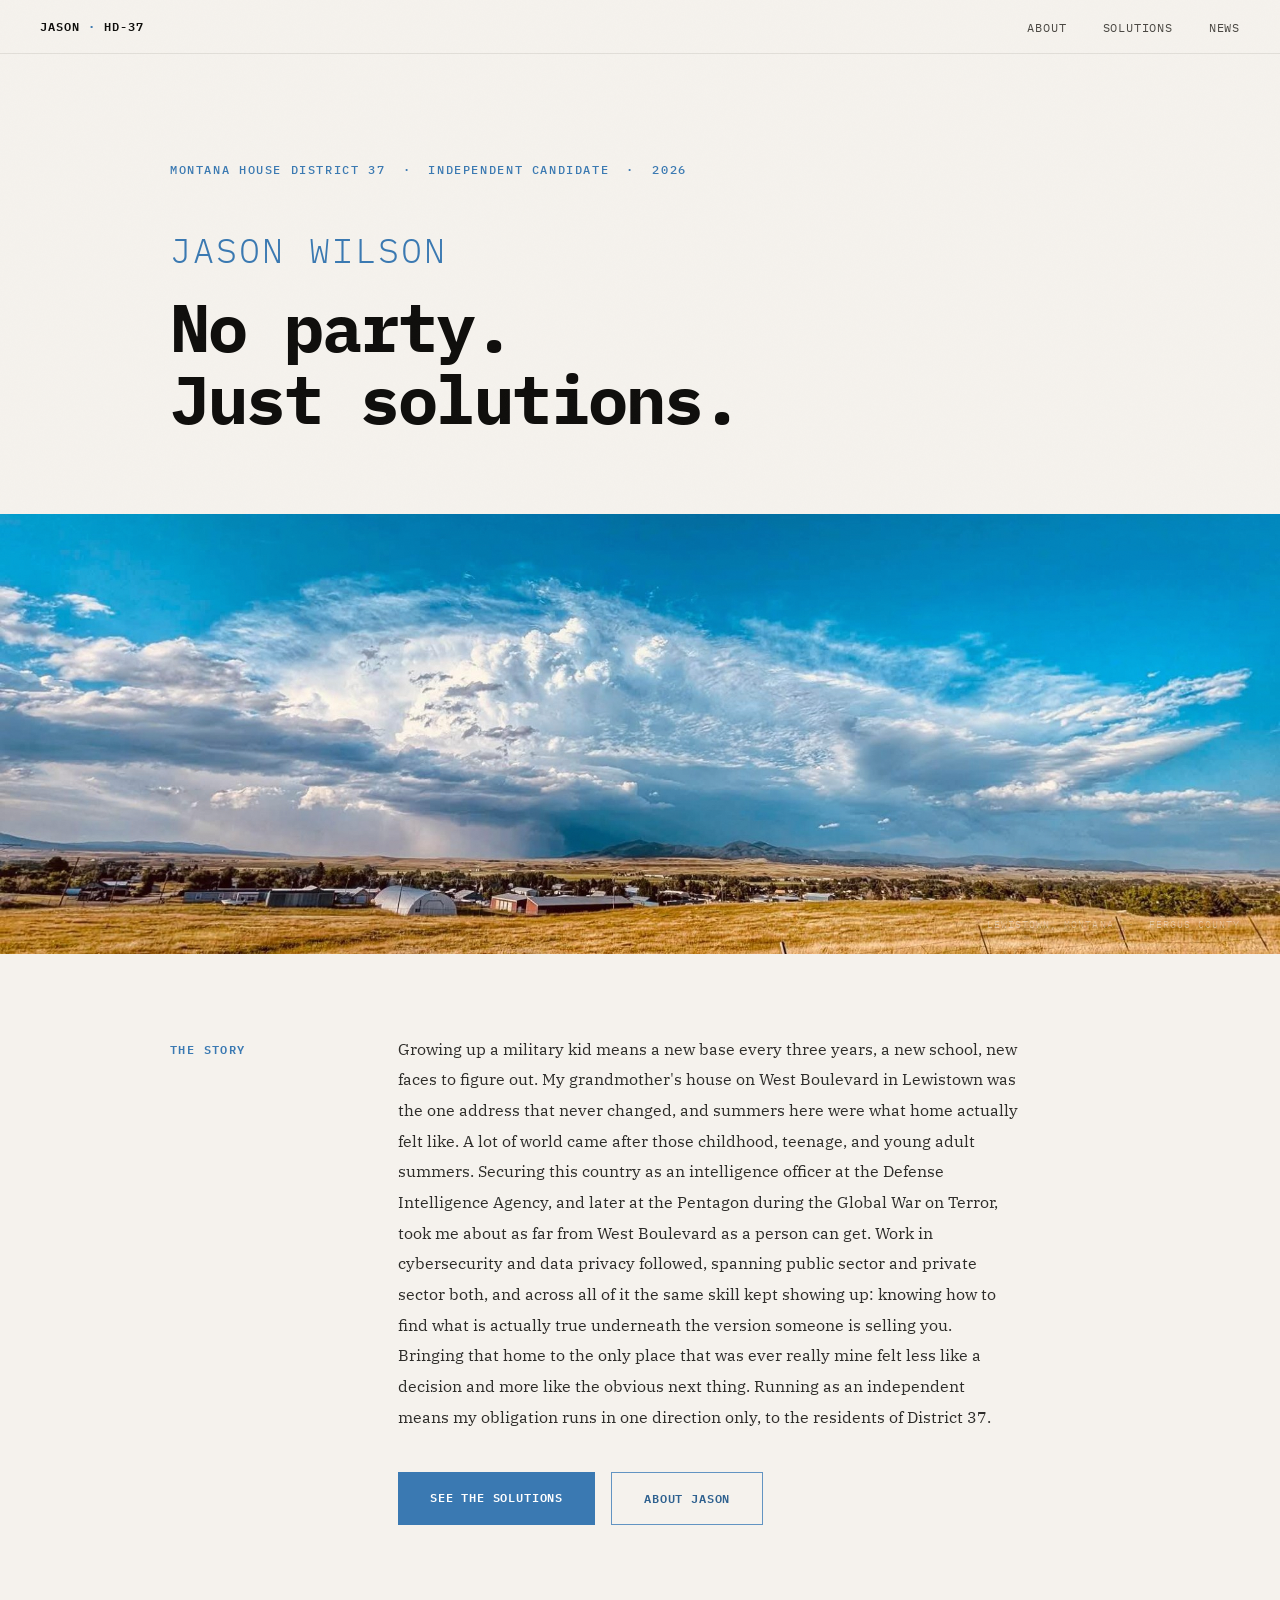
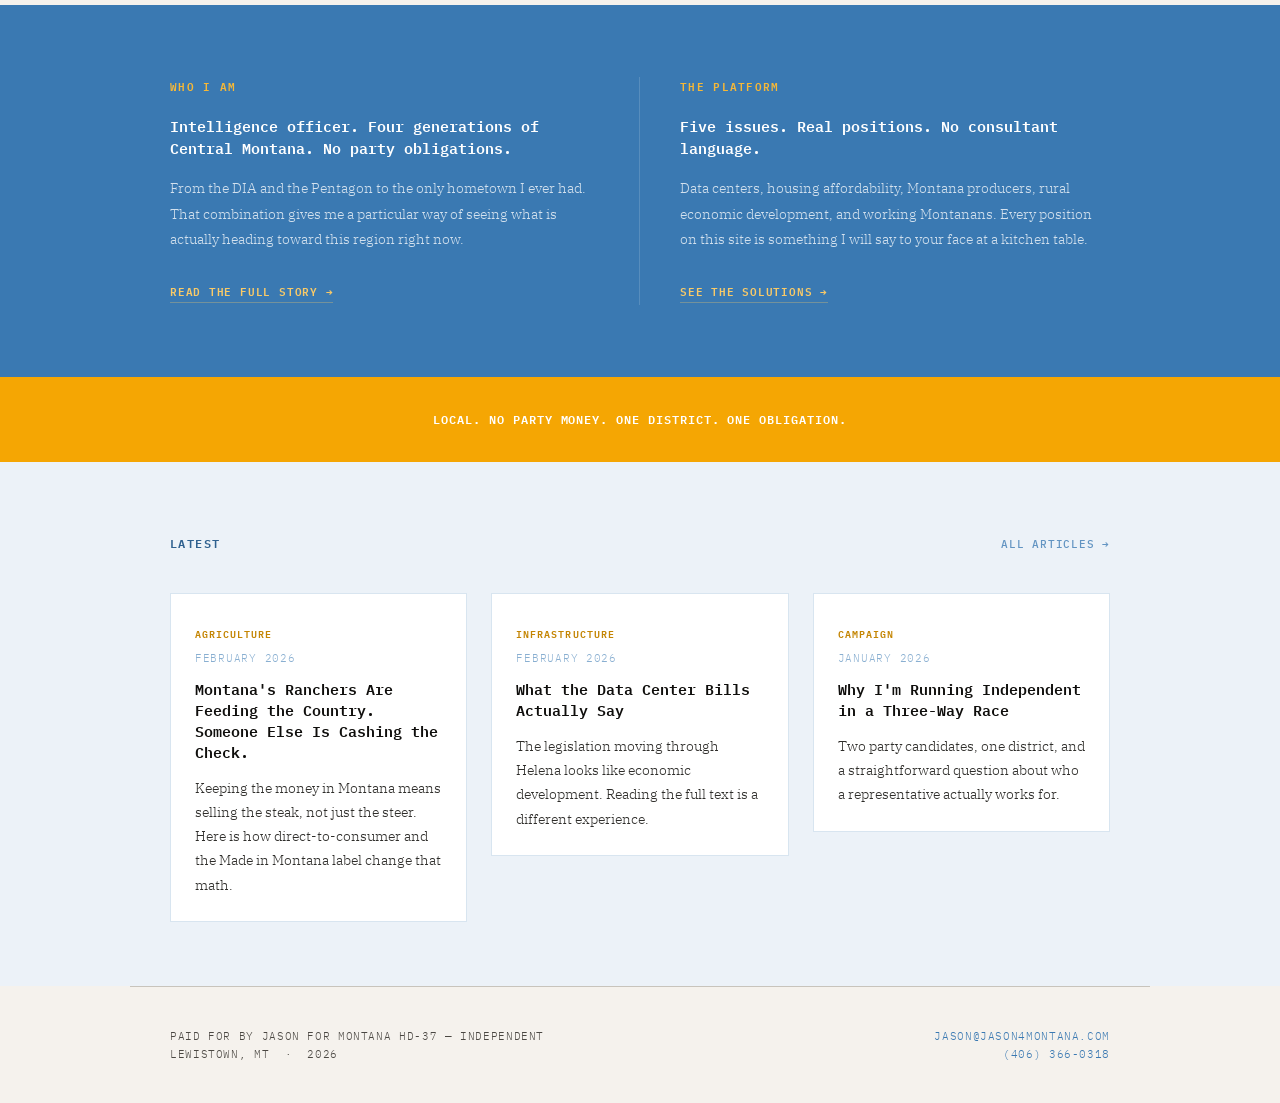
==== commit fcf7d386: "Update message in accent band section" ====
--- a/index.html
+++ b/index.html
@@ -80,7 +80,7 @@
 </div>
 
 <div class="accent-band">
-  <p>187 signatures. No party money. One district. One obligation.</p>
+  <p>Local. No party money. One district. One obligation.</p>
 </div>
 
 <div class="news-band">
